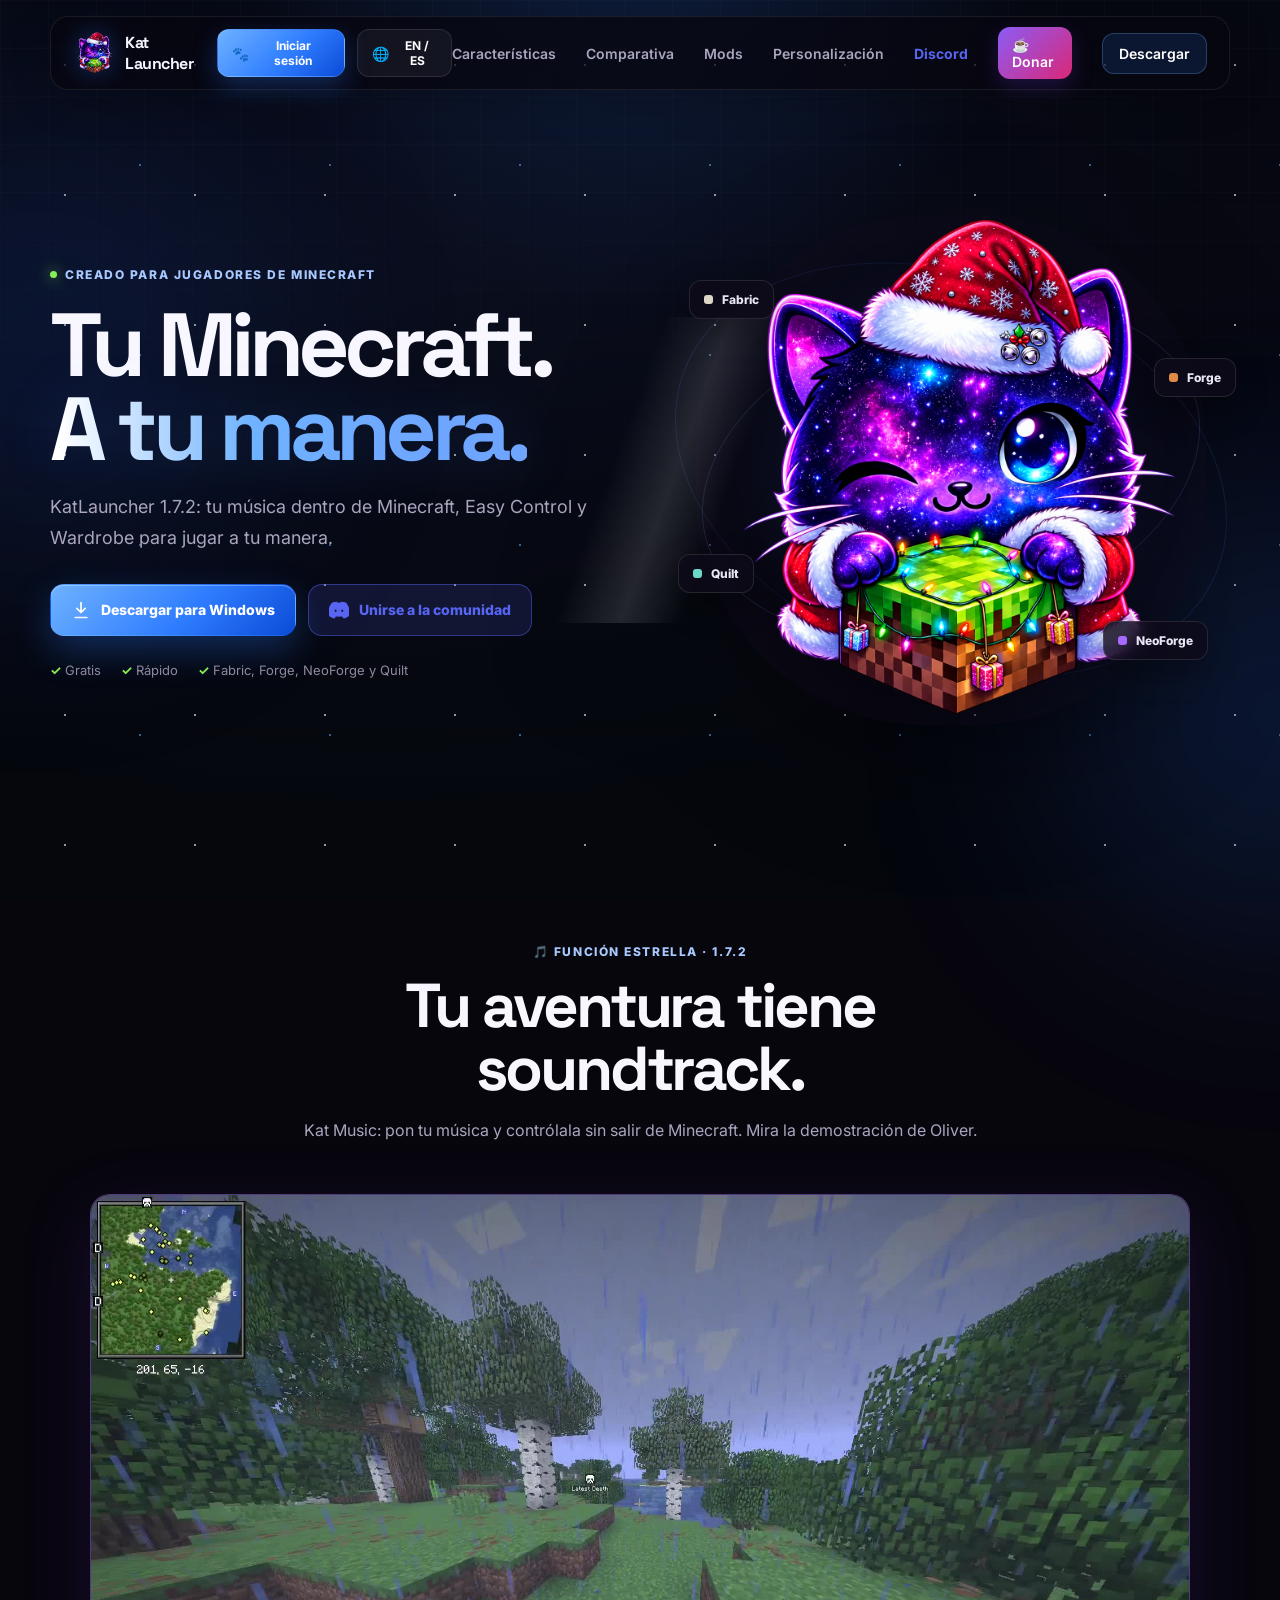
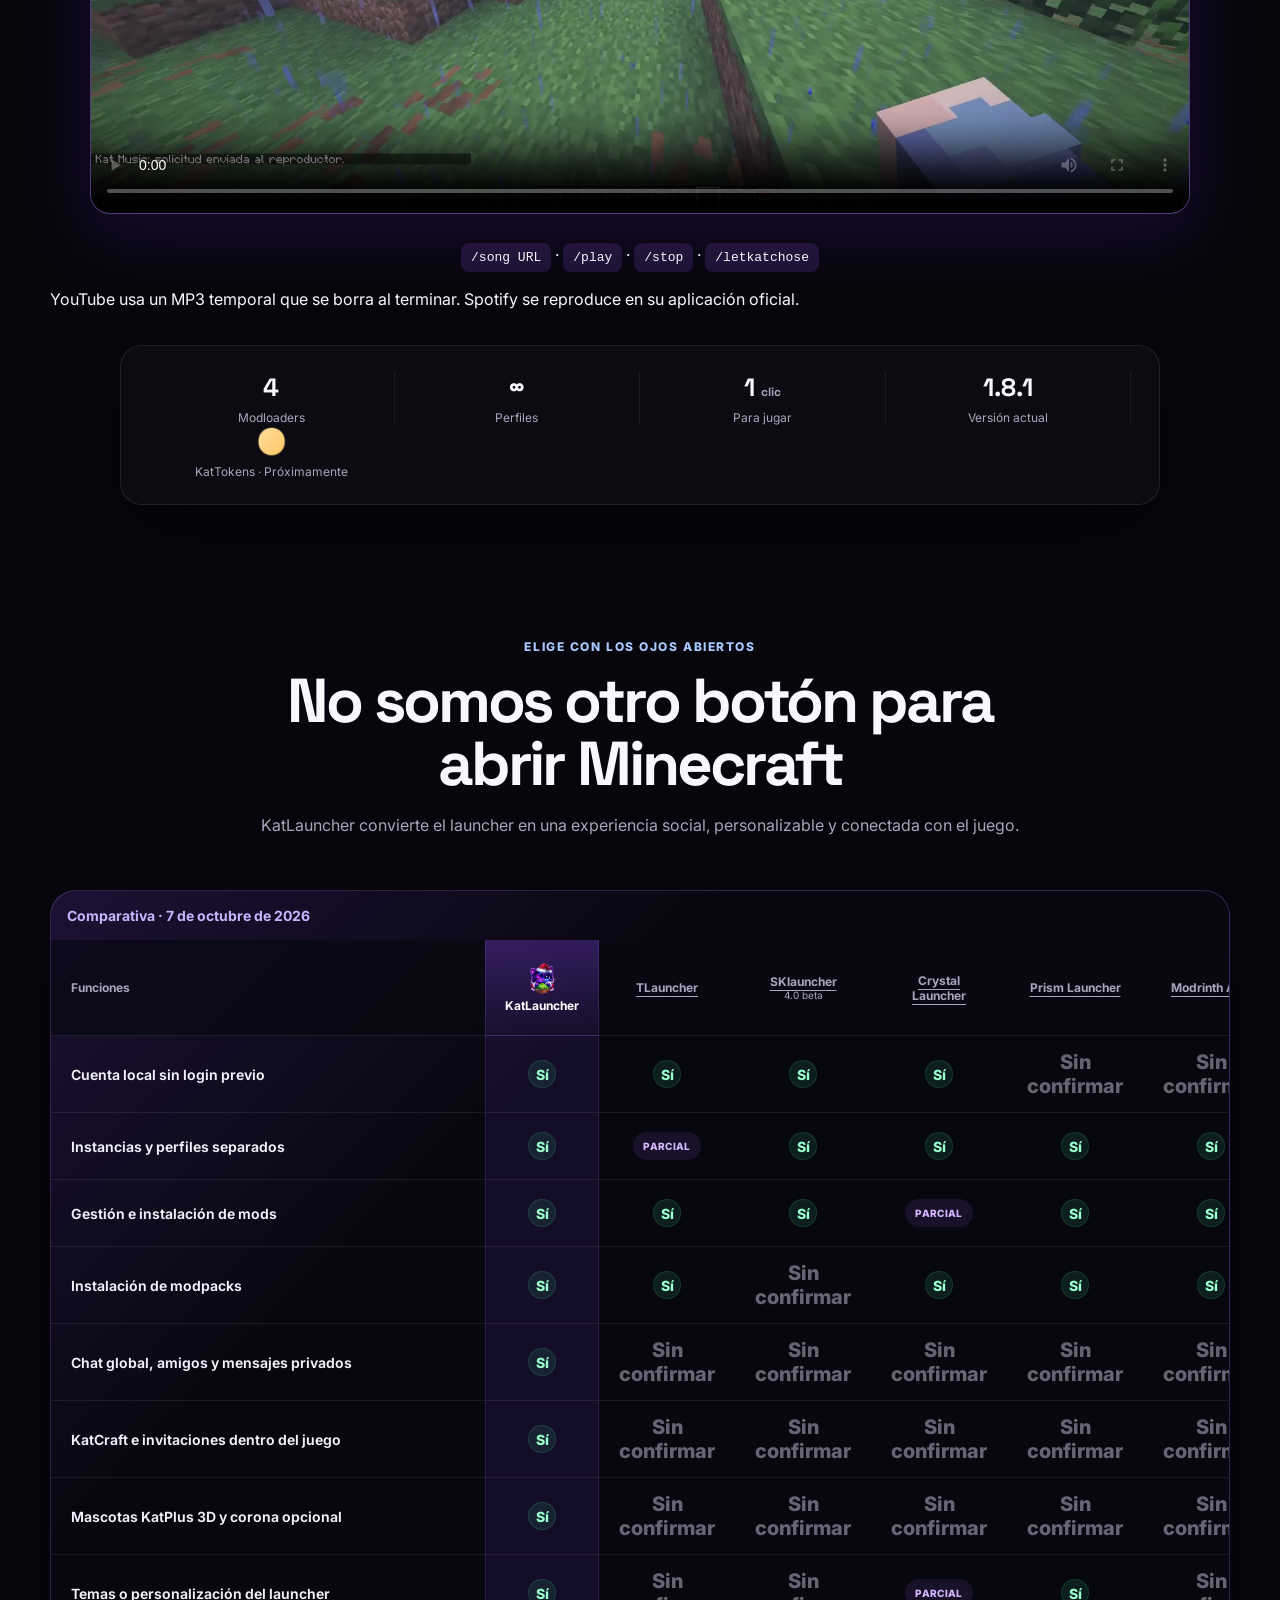
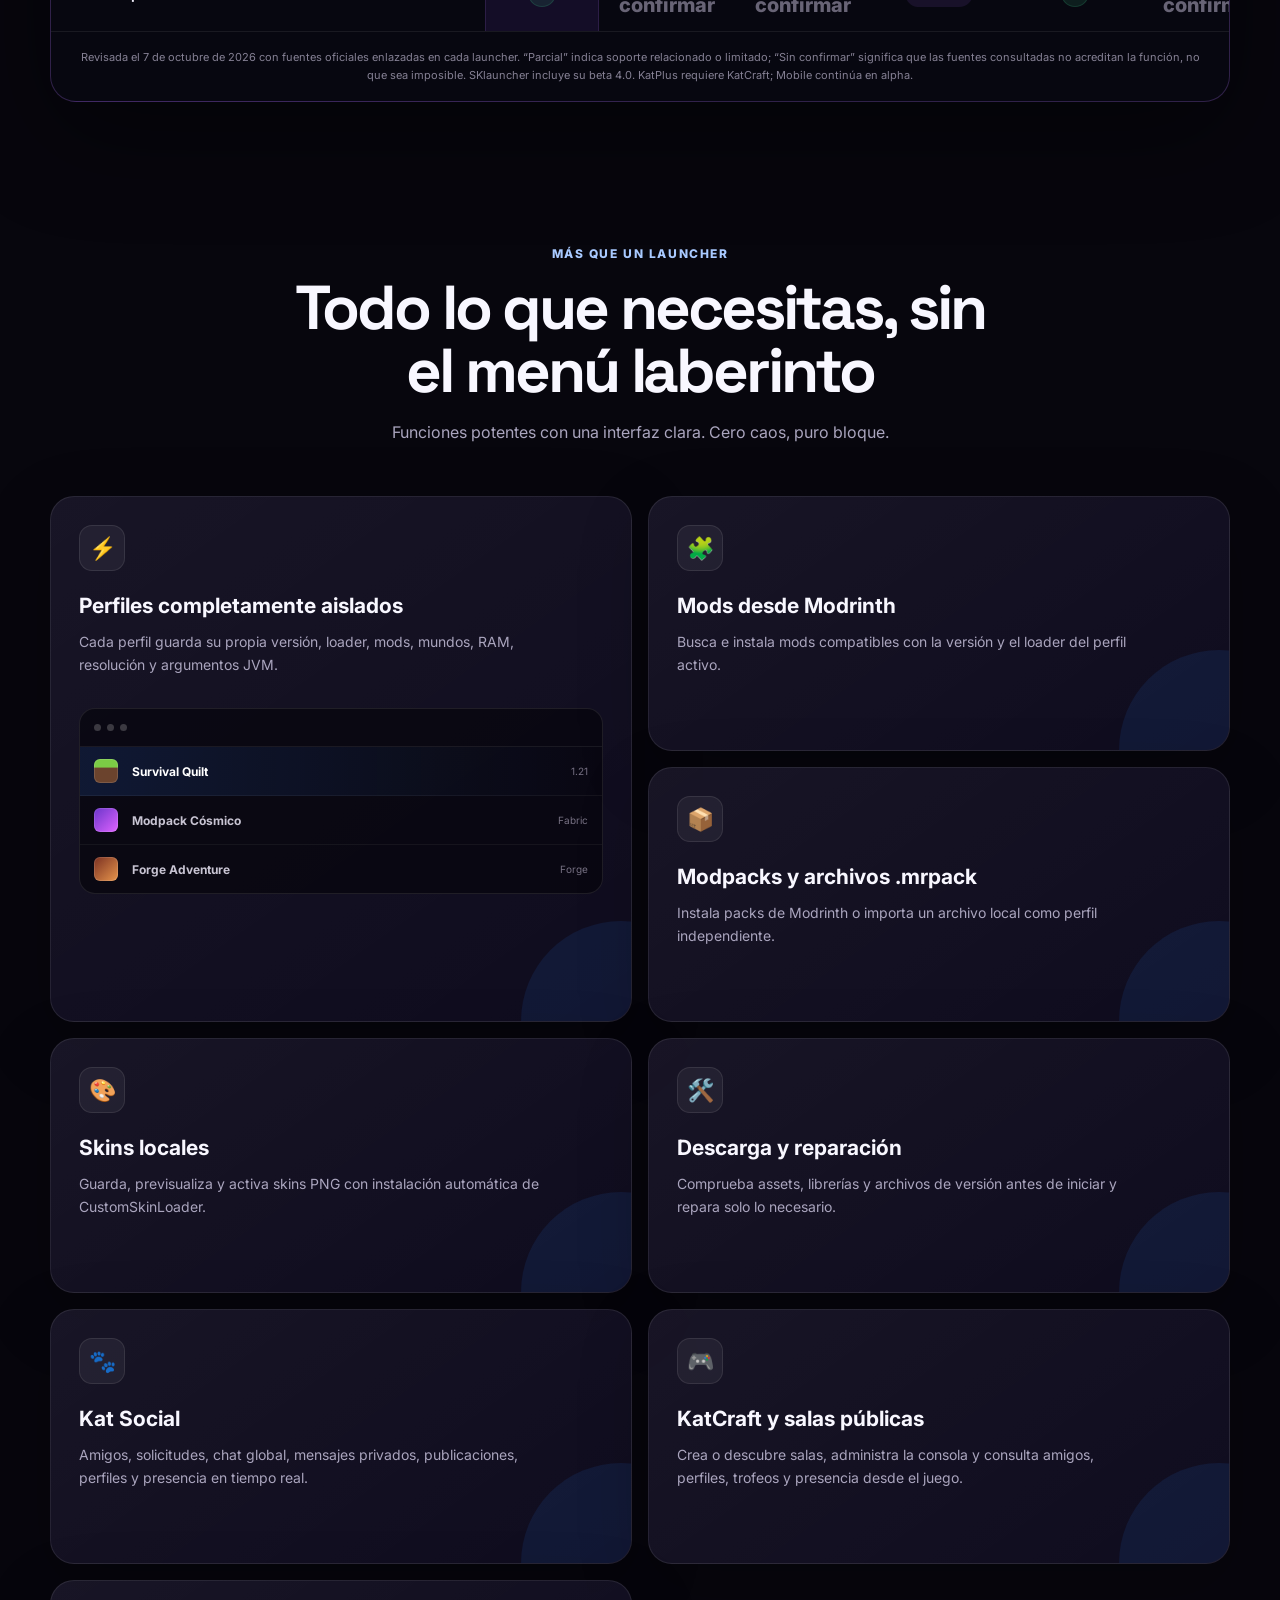
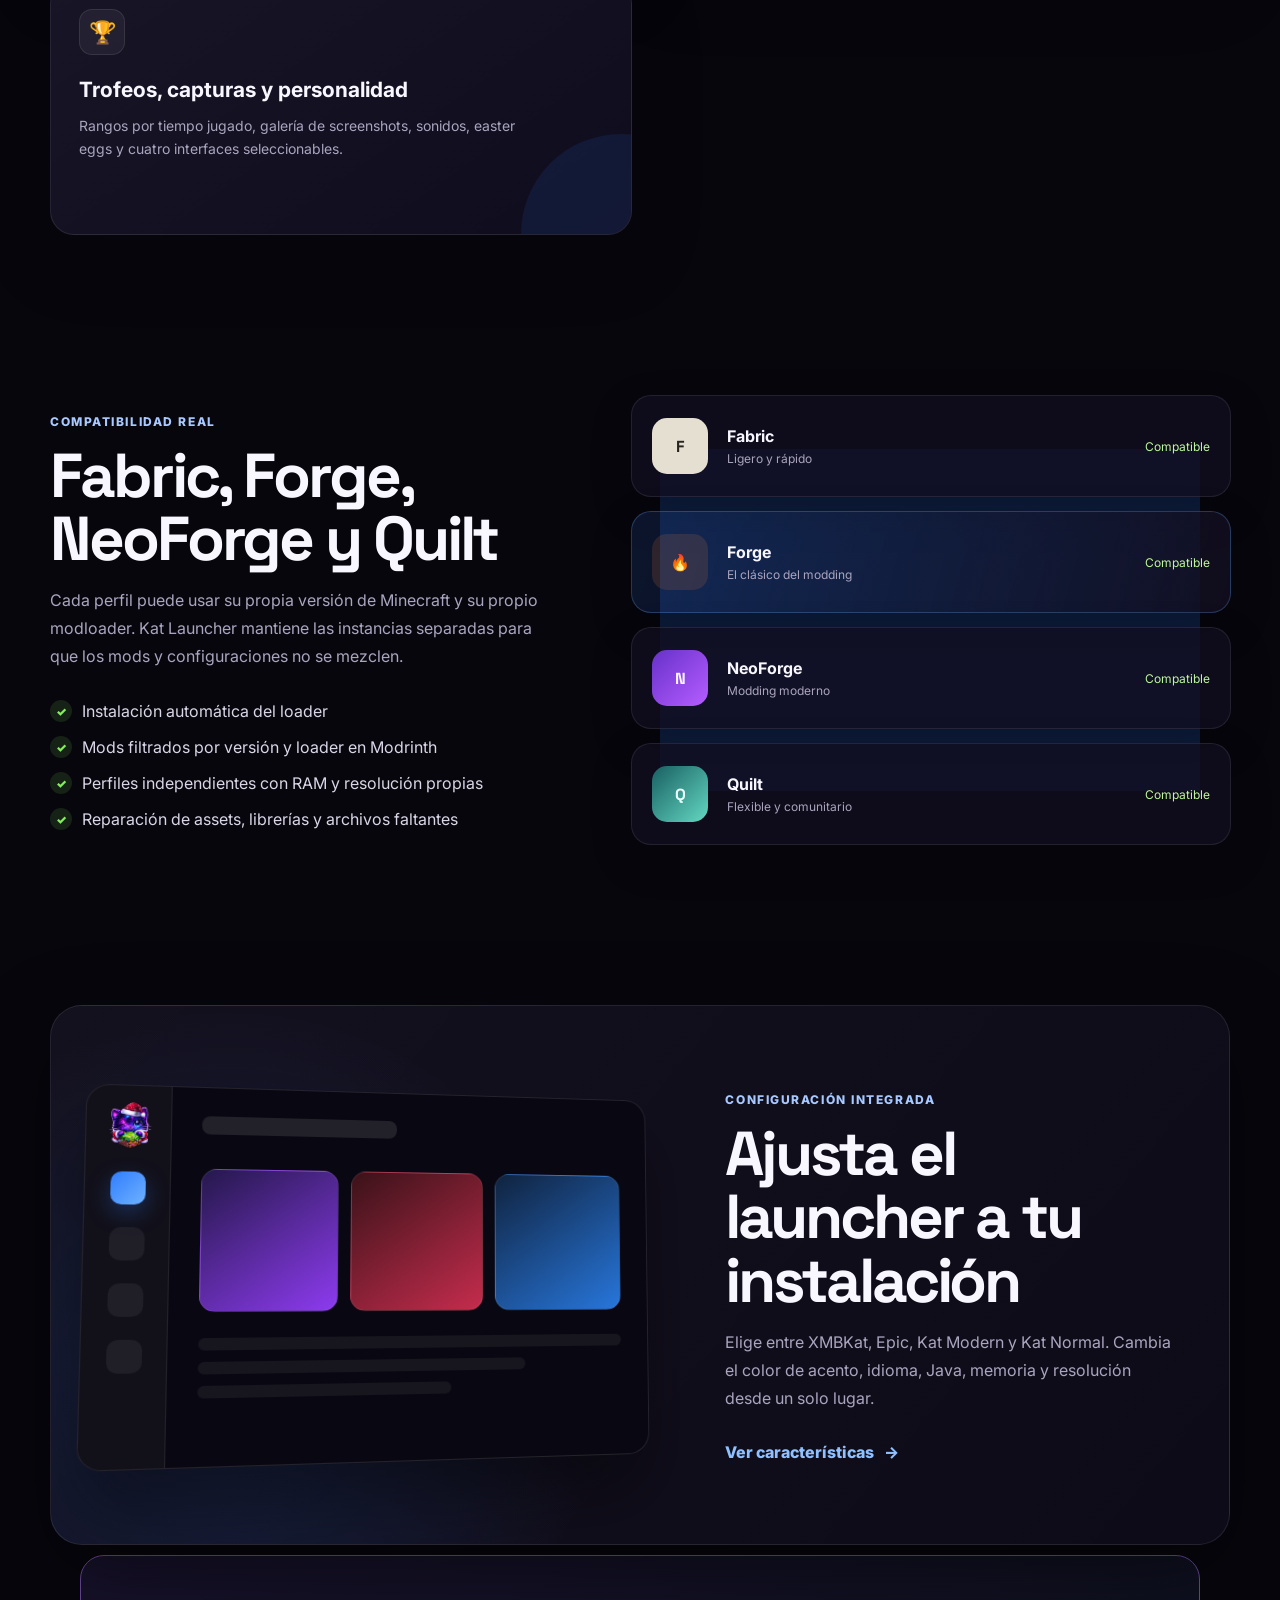
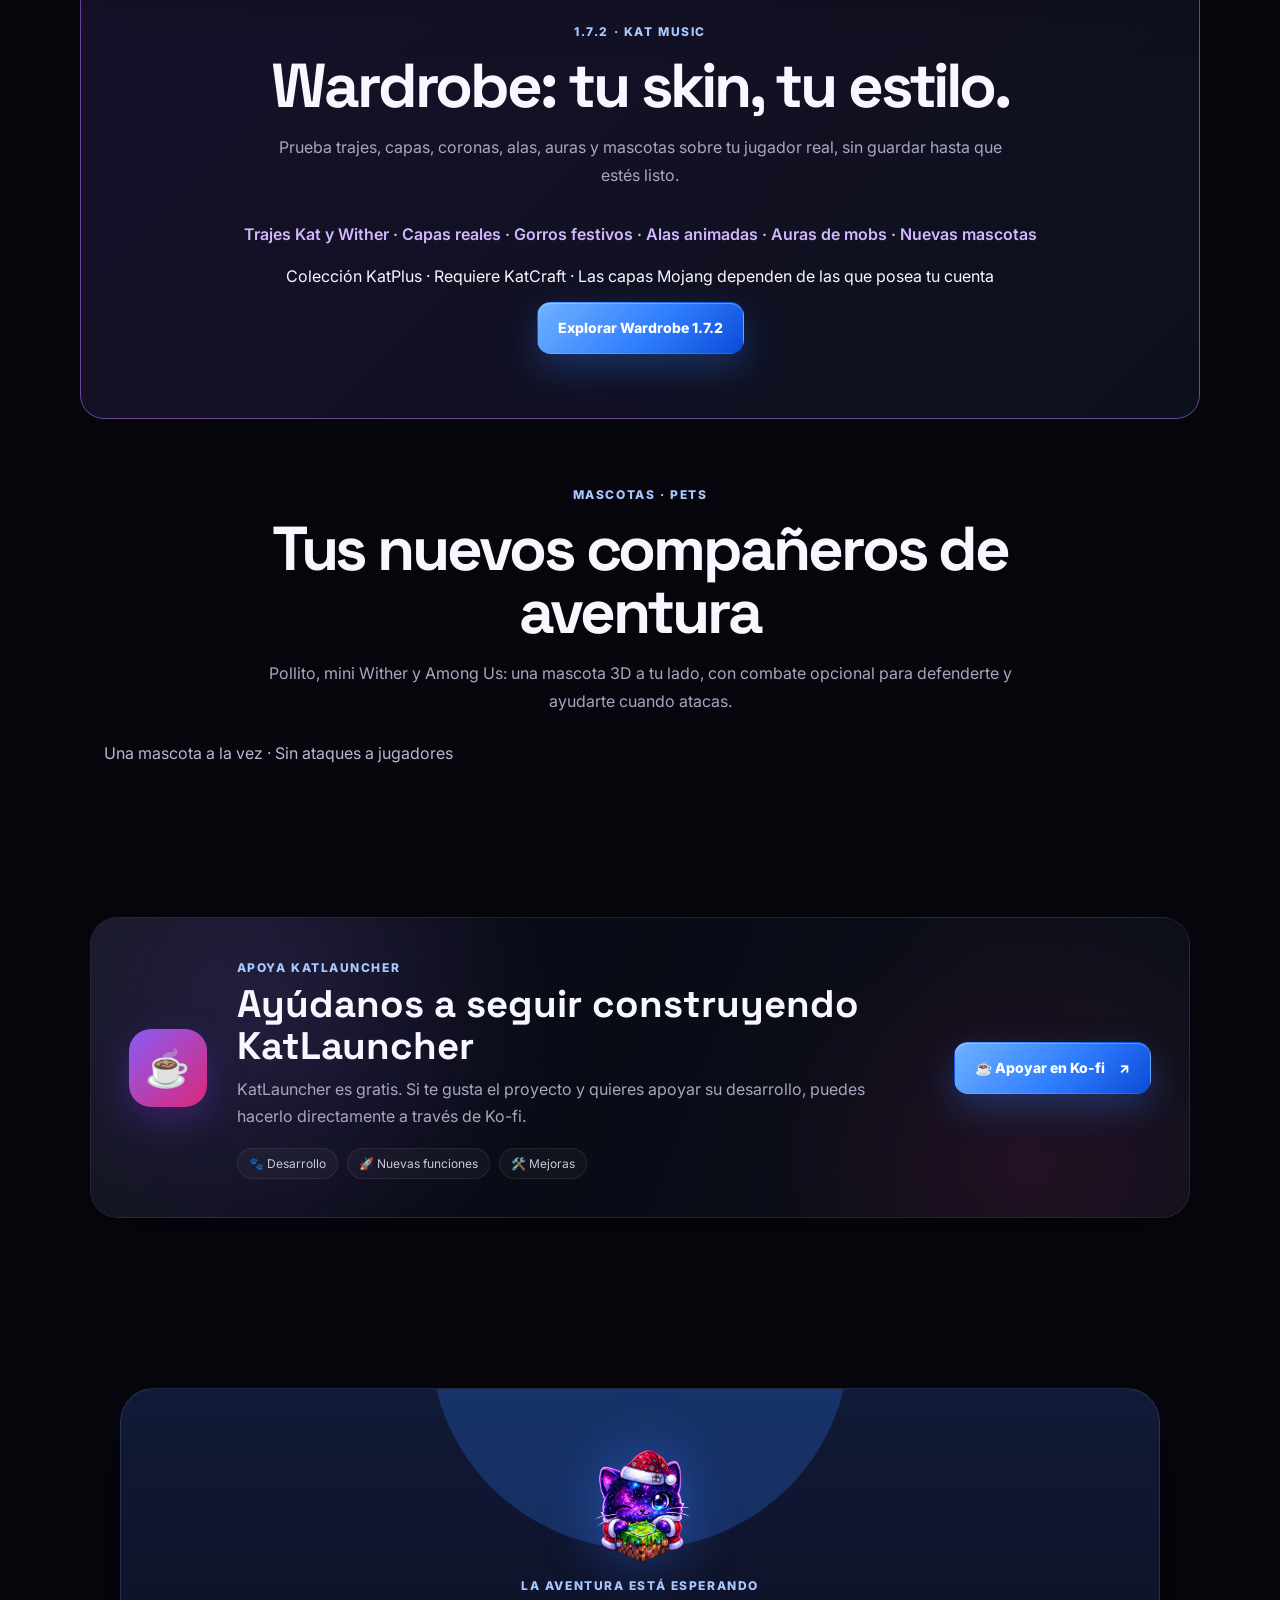
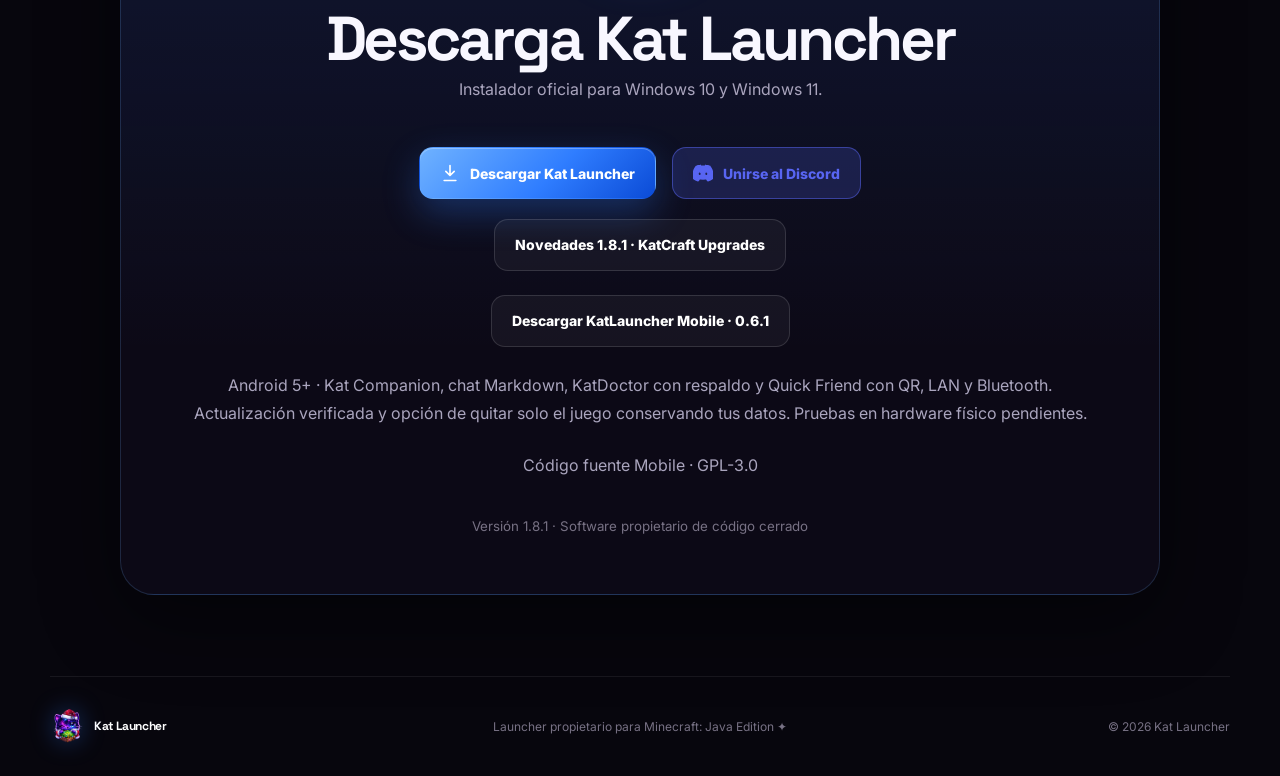
==== docs/index.html @ 824b824e "Publish KatLauncher 1.8.1 and Mobile 0.6.1 update channels and downloads" ====
<!DOCTYPE html>
<html lang="es">
<head>
  <meta charset="UTF-8" />
  <meta name="viewport" content="width=device-width, initial-scale=1.0" />
  <meta name="description" content="Kat Launcher 1.7.2: perfiles offline, KatCraft, Kat Social, trofeos, skins, mods, modpacks y cuatro interfaces." />
  <title data-i18n="doc-title">Kat Launcher | Tu aventura empieza aquí</title>
  <link rel="preconnect" href="https://fonts.googleapis.com">
  <link rel="preconnect" href="https://fonts.gstatic.com" crossorigin>
  <link href="https://fonts.googleapis.com/css2?family=Inter:wght@400;500;600;700;800;900&family=Space+Grotesk:wght@500;600;700&display=swap" rel="stylesheet">
  <link rel="stylesheet" href="styles.css" />
  <link rel="icon" href="favicon.ico?v=2" sizes="any">
  <link rel="icon" type="image/png" href="assets/kat-launcher-logo.png">
</head>
<body>
  <div id="preloader" role="status" aria-live="polite" aria-label="Cargando" data-i18n-aria-label="a-loading">
    <div class="loader-spin">
      <div class="slice"></div><div class="slice"></div><div class="slice"></div>
      <div class="slice"></div><div class="slice"></div><div class="slice"></div>
    </div>
    <div class="loader-pct" id="loaderPct">0%</div>
  </div>

  <div class="cursor-dot" id="cursorDot">
    <svg viewBox="0 0 28 28" fill="none">
      <path d="M5 3 L23 14 L14 16 L11 24 Z" fill="currentColor" stroke="rgba(0,0,0,.28)" stroke-width=".8" stroke-linejoin="round"/>
    </svg>
  </div>
  <div class="cursor-label" id="cursorLabel">Kat Launcher</div>

  <div class="video-bg" aria-hidden="true">
    <video id="bgVideo" muted loop playsinline preload="none"></video>
    
  </div>
  <div class="video-tint" aria-hidden="true"></div>
  <div class="stars" aria-hidden="true"></div>
  <div class="glow glow-one" aria-hidden="true"></div>
  <div class="glow glow-two" aria-hidden="true"></div>

  <header class="navbar">
    <a class="brand" href="#inicio" aria-label="Kat Launcher, inicio" data-i18n-aria-label="a-home">
      <img src="assets/kat-launcher-logo.png" alt="Logo de Kat Launcher" data-i18n-alt="a-logo" />
      <span>Kat Launcher</span>
    </a>

    <div class="navbar-actions">
      <div class="auth-widget" id="authWidget" hidden></div>

      <button class="lang-toggle-btn" id="langToggleBtn" aria-label="Cambiar idioma / Change language" data-i18n-aria-label="a-language">
        <span class="lang-icon">🌐</span>
        <span class="lang-text">EN / ES</span>
      </button>

      <button class="menu-button" aria-label="Abrir menú" data-i18n-aria-label="a-menu" aria-expanded="false">
        <span></span><span></span><span></span>
      </button>
    </div>

    <nav class="nav-links">
      <a href="#caracteristicas" data-i18n="nav-features">Características</a>
      <a href="#comparativa" data-i18n="nav-compare">Comparativa</a>
      <a href="#mods" data-i18n="nav-mods">Mods</a>
      <a href="#personalizacion" data-i18n="nav-custom">Personalización</a>
      <a href="https://discord.gg/HqFqWEC8tR" target="_blank" rel="noopener noreferrer" class="nav-discord" data-i18n="nav-discord">Discord</a>
      <a href="#donar" class="nav-donate" data-i18n="donate-nav">☕ Donar</a>
      <a href="#descargar" class="nav-download" data-i18n="nav-download">Descargar</a>
    </nav>
  </header>

  <main>
    <section class="hero" id="inicio">
      <div class="hero-copy">
        <div class="eyebrow"><span class="eyebrow-dot" aria-hidden="true"></span> <span data-i18n="hero-eyebrow">Creado para jugadores de Minecraft</span></div>
        <h1 data-i18n="hero-title">Tu Minecraft.<br><em>A tu manera.</em></h1>
        <p data-i18n="hero-desc">
          KatLauncher 1.7.2 reúne perfiles aislados, Kat Social, KatCraft,
          trofeos, capturas, skins y mods en una experiencia completamente personalizable.
        </p>

        <div class="hero-actions">
          <a class="button primary" href="#descargar" data-i18n="hero-download">
            <svg viewBox="0 0 24 24" aria-hidden="true">
              <path d="M12 3v12m0 0 5-5m-5 5-5-5M5 21h14" />
            </svg>
            Descargar para Windows
          </a>
          <a class="button secondary discord-hero-btn" href="https://discord.gg/HqFqWEC8tR" target="_blank" rel="noopener noreferrer" data-i18n="hero-discord">
            <svg viewBox="0 0 24 24" aria-hidden="true" class="discord-svg">
              <path d="M20.317 4.37a19.791 19.791 0 0 0-4.885-1.515a.074.074 0 0 0-.079.03c-.21.375-.444.807-.608 1.2a18.336 18.336 0 0 0-5.487 0a13.14 13.14 0 0 0-.617-1.2a.077.077 0 0 0-.079-.03A19.736 19.736 0 0 0 3.677 4.37a.07.07 0 0 0-.032.027C.533 9.046-.32 13.58.099 18.057a.08.08 0 0 0 .031.057a19.9 19.9 0 0 0 5.993 3.03a.078.077 0 0 0 .084-.028a14.09 14.09 0 0 0 1.226-1.994a.076.076 0 0 0-.041-.106a13.107 13.107 0 0 1-1.873-.894a.077.077 0 0 1-.008-.128a10.2 10.2 0 0 0 .372-.292a.074.074 0 0 1 .077-.01c3.92 1.793 8.18 1.793 12.061 0a.074.074 0 0 1 .078.009c.12.099.244.19.372.292a.077.077 0 0 1-.006.127a12.299 12.299 0 0 1-1.873.894a.077.077 0 0 0-.041.107c.36.698.772 1.362 1.225 1.993a.076.076 0 0 0 .084.028a19.839 19.839 0 0 0 6.002-3.03a.077.077 0 0 0 .032-.054c.5-5.177-.838-9.674-3.549-13.66a.061.061 0 0 0-.031-.03zM8.02 15.33c-1.183 0-2.157-1.085-2.157-2.419c0-1.333.956-2.419 2.156-2.419c1.21 0 2.176 1.096 2.157 2.42c0 1.333-.956 2.418-2.156 2.418zm7.975 0c-1.183 0-2.157-1.085-2.157-2.419c0-1.333.955-2.419 2.157-2.419c1.21 0 2.176 1.096 2.157 2.42c0 1.333-.946 2.418-2.157 2.418z" fill="currentColor"/>
            </svg>
            Unirse a la comunidad
          </a>
        </div>

        <div class="hero-meta">
          <span><b>✓</b> <span data-i18n="hero-meta-free">Gratis</span></span>
          <span><b>✓</b> <span data-i18n="hero-meta-fast">Rápido</span></span>
          <span><b>✓</b> <span data-i18n="hero-meta-loaders">Fabric, Forge, NeoForge y Quilt</span></span>
        </div>
      </div>

      <div class="hero-visual">
        <div class="orbit orbit-one"></div>
        <div class="orbit orbit-two"></div>
        <div class="logo-card">
          <div class="logo-shine"></div>
          <img src="assets/kat-launcher-logo.png" alt="Gato cósmico de Kat Launcher sosteniendo un bloque de césped" data-i18n-alt="a-cat" />
        </div>
        <div class="floating-badge badge-fabric">
          <span class="dot fabric"></span>
          Fabric
        </div>
        <div class="floating-badge badge-forge">
          <span class="dot forge"></span>
          Forge
        </div>
        <div class="floating-badge badge-neoforge">
          <span class="dot neoforge"></span>
          NeoForge
        </div>
        <div class="floating-badge badge-quilt">
          <span class="dot quilt"></span>
          Quilt
        </div>
      </div>
    </section>


    <section class="section music-demo" id="kat-music">
      <div class="section-heading">
        <span class="section-kicker" data-i18n="music-kicker">🎵 FUNCIÓN ESTRELLA · 1.7.2</span>
        <h2 data-i18n="music-title">Tu aventura tiene soundtrack.</h2>
        <p data-i18n="music-desc">Kat Music: pon tu música y contrólala sin salir de Minecraft. Mira la demostración de Oliver.</p>
      </div>
      <video controls playsinline preload="metadata" poster="assets/kat-music-poster.jpg" aria-label="Demostración de Kat Music en Minecraft">
        <source src="assets/katcraft-demo.mp4" type="video/mp4">
      </video>
      <p class="music-commands"><code>/song URL</code> · <code>/play</code> · <code>/stop</code> · <code>/letkatchose</code></p>
      <p data-i18n="music-note">YouTube usa un MP3 temporal que se borra al terminar. Spotify se reproduce en su aplicación oficial.</p>
    </section>

    <section class="stats" aria-label="Estadísticas de Kat Launcher" data-i18n-aria-label="a-stats">
      <div><strong>4</strong><span data-i18n="stats-loaders">Modloaders</span></div>
      <div><strong>∞</strong><span data-i18n="stats-profiles">Perfiles</span></div>
      <div><strong>1 <span data-i18n="stats-click">clic</span></strong><span data-i18n="stats-play">Para jugar</span></div>
      <div><strong>1.8.1</strong><span data-i18n="stats-version">Versión actual</span></div>
      <div class="stat-tokens"><strong>🪙</strong><span data-i18n="stats-tokens">KatTokens · Próximamente</span></div>
    </section>

    <section class="section comparison-section" id="comparativa">
      <div class="section-heading comparison-heading">
        <span class="section-kicker" data-i18n="compare-kicker">Elige con los ojos abiertos</span>
        <h2 data-i18n="compare-title">No somos otro botón para abrir Minecraft</h2>
        <p data-i18n="compare-desc">KatLauncher convierte el launcher en una experiencia social, personalizable y conectada con el juego.</p>
      </div>
      <div class="comparison-shell">
        <div class="comparison-scroll" tabindex="0">
          <table class="comparison-table"><caption data-i18n="compare-caption">Comparativa · 7 de octubre de 2026</caption><thead><tr><th scope="col" data-i18n="compare-features">Funciones</th><th scope="col" class="kat-column"><img src="assets/kat-launcher-logo.png" alt="" width="32"><strong>KatLauncher</strong></th><th scope="col"><a href="https://tlauncher.org/en/news_26/modpack-system_5100.html" target="_blank" rel="noopener noreferrer">TLauncher</a></th><th scope="col"><a href="https://docs.skmedix.pl/" target="_blank" rel="noopener noreferrer">SKlauncher</a><small>4.0 beta</small></th><th scope="col"><a href="https://crystal-launcher.net/" target="_blank" rel="noopener noreferrer">Crystal Launcher</a></th><th scope="col"><a href="https://prismlauncher.org/" target="_blank" rel="noopener noreferrer">Prism Launcher</a></th><th scope="col"><a href="https://modrinth.com/app" target="_blank" rel="noopener noreferrer">Modrinth App</a></th><th scope="col"><a href="https://atlauncher.com/about" target="_blank" rel="noopener noreferrer">ATLauncher</a></th><th scope="col"><a href="https://www.curseforge.com/download/app" target="_blank" rel="noopener noreferrer">CurseForge</a></th></tr></thead><tbody><tr><th scope="row" data-i18n="compare-offline">Cuenta local sin login previo</th><td class="kat-column"><span class="status yes" data-i18n="compare-yes">Sí</span></td><td><span class="status yes" data-i18n="compare-yes">Sí</span></td><td><span class="status yes" data-i18n="compare-yes">Sí</span></td><td><span class="status yes" data-i18n="compare-yes">Sí</span></td><td><span class="status no" data-i18n="compare-unknown">Sin confirmar</span></td><td><span class="status no" data-i18n="compare-unknown">Sin confirmar</span></td><td><span class="status no" data-i18n="compare-unknown">Sin confirmar</span></td><td><span class="status no" data-i18n="compare-unknown">Sin confirmar</span></td></tr><tr><th scope="row" data-i18n="compare-instances">Instancias y perfiles separados</th><td class="kat-column"><span class="status yes" data-i18n="compare-yes">Sí</span></td><td><span class="status partial" data-i18n="compare-partial">Parcial</span></td><td><span class="status yes" data-i18n="compare-yes">Sí</span></td><td><span class="status yes" data-i18n="compare-yes">Sí</span></td><td><span class="status yes" data-i18n="compare-yes">Sí</span></td><td><span class="status yes" data-i18n="compare-yes">Sí</span></td><td><span class="status yes" data-i18n="compare-yes">Sí</span></td><td><span class="status yes" data-i18n="compare-yes">Sí</span></td></tr><tr><th scope="row" data-i18n="compare-deps">Gestión e instalación de mods</th><td class="kat-column"><span class="status yes" data-i18n="compare-yes">Sí</span></td><td><span class="status yes" data-i18n="compare-yes">Sí</span></td><td><span class="status yes" data-i18n="compare-yes">Sí</span></td><td><span class="status partial" data-i18n="compare-partial">Parcial</span></td><td><span class="status yes" data-i18n="compare-yes">Sí</span></td><td><span class="status yes" data-i18n="compare-yes">Sí</span></td><td><span class="status yes" data-i18n="compare-yes">Sí</span></td><td><span class="status yes" data-i18n="compare-yes">Sí</span></td></tr><tr><th scope="row" data-i18n="compare-packs">Instalación de modpacks</th><td class="kat-column"><span class="status yes" data-i18n="compare-yes">Sí</span></td><td><span class="status yes" data-i18n="compare-yes">Sí</span></td><td><span class="status no" data-i18n="compare-unknown">Sin confirmar</span></td><td><span class="status yes" data-i18n="compare-yes">Sí</span></td><td><span class="status yes" data-i18n="compare-yes">Sí</span></td><td><span class="status yes" data-i18n="compare-yes">Sí</span></td><td><span class="status yes" data-i18n="compare-yes">Sí</span></td><td><span class="status yes" data-i18n="compare-yes">Sí</span></td></tr><tr><th scope="row" data-i18n="compare-social">Chat global, amigos y mensajes privados</th><td class="kat-column"><span class="status yes" data-i18n="compare-yes">Sí</span></td><td><span class="status no" data-i18n="compare-unknown">Sin confirmar</span></td><td><span class="status no" data-i18n="compare-unknown">Sin confirmar</span></td><td><span class="status no" data-i18n="compare-unknown">Sin confirmar</span></td><td><span class="status no" data-i18n="compare-unknown">Sin confirmar</span></td><td><span class="status no" data-i18n="compare-unknown">Sin confirmar</span></td><td><span class="status no" data-i18n="compare-unknown">Sin confirmar</span></td><td><span class="status no" data-i18n="compare-unknown">Sin confirmar</span></td></tr><tr><th scope="row" data-i18n="compare-katcraft">KatCraft e invitaciones dentro del juego</th><td class="kat-column"><span class="status yes" data-i18n="compare-yes">Sí</span></td><td><span class="status no" data-i18n="compare-unknown">Sin confirmar</span></td><td><span class="status no" data-i18n="compare-unknown">Sin confirmar</span></td><td><span class="status no" data-i18n="compare-unknown">Sin confirmar</span></td><td><span class="status no" data-i18n="compare-unknown">Sin confirmar</span></td><td><span class="status no" data-i18n="compare-unknown">Sin confirmar</span></td><td><span class="status no" data-i18n="compare-unknown">Sin confirmar</span></td><td><span class="status no" data-i18n="compare-unknown">Sin confirmar</span></td></tr><tr><th scope="row" data-i18n="compare-pets">Mascotas KatPlus 3D y corona opcional</th><td class="kat-column"><span class="status yes" data-i18n="compare-yes">Sí</span></td><td><span class="status no" data-i18n="compare-unknown">Sin confirmar</span></td><td><span class="status no" data-i18n="compare-unknown">Sin confirmar</span></td><td><span class="status no" data-i18n="compare-unknown">Sin confirmar</span></td><td><span class="status no" data-i18n="compare-unknown">Sin confirmar</span></td><td><span class="status no" data-i18n="compare-unknown">Sin confirmar</span></td><td><span class="status no" data-i18n="compare-unknown">Sin confirmar</span></td><td><span class="status no" data-i18n="compare-unknown">Sin confirmar</span></td></tr><tr><th scope="row" data-i18n="compare-personality">Temas o personalización del launcher</th><td class="kat-column"><span class="status yes" data-i18n="compare-yes">Sí</span></td><td><span class="status no" data-i18n="compare-unknown">Sin confirmar</span></td><td><span class="status no" data-i18n="compare-unknown">Sin confirmar</span></td><td><span class="status partial" data-i18n="compare-partial">Parcial</span></td><td><span class="status yes" data-i18n="compare-yes">Sí</span></td><td><span class="status no" data-i18n="compare-unknown">Sin confirmar</span></td><td><span class="status no" data-i18n="compare-unknown">Sin confirmar</span></td><td><span class="status yes" data-i18n="compare-yes">Sí</span></td></tr></tbody></table>
        </div>
        <p class="comparison-note" data-i18n="compare-note">Revisada el 7 de octubre de 2026 con fuentes oficiales enlazadas en cada launcher. “Parcial” indica soporte relacionado o limitado; “Sin confirmar” significa que las fuentes consultadas no acreditan la función, no que sea imposible. SKlauncher incluye su beta 4.0. KatPlus requiere KatCraft; Mobile continúa en alpha.</p>
      </div>
    </section>

    <section class="section" id="caracteristicas">
      <div class="section-heading">
        <span class="section-kicker" data-i18n="feat-kicker">Más que un launcher</span>
        <h2 data-i18n="feat-title">Todo lo que necesitas, sin el menú laberinto</h2>
        <p data-i18n="feat-desc">Funciones potentes con una interfaz clara. Cero caos, puro bloque.</p>
      </div>

      <div class="feature-grid">
        <article class="feature-card large">
          <div class="feature-icon">⚡</div>
          <h3 data-i18n="feat-1-title">Perfiles completamente aislados</h3>
          <p data-i18n="feat-1-desc">Cada perfil guarda su propia versión, loader, mods, mundos, RAM, resolución y argumentos JVM.</p>
          <div class="mini-window">
            <div class="window-top"><i></i><i></i><i></i></div>
            <div class="profile-row active"><span class="cube grass"></span><b>Survival Quilt</b><small>1.21</small></div>
            <div class="profile-row"><span class="cube purple"></span><b data-i18n="mock-pack">Modpack Cósmico</b><small>Fabric</small></div>
            <div class="profile-row"><span class="cube orange"></span><b>Forge Adventure</b><small>Forge</small></div>
          </div>
        </article>

        <article class="feature-card">
          <div class="feature-icon">🧩</div>
          <h3 data-i18n="feat-2-title">Mods desde Modrinth</h3>
          <p data-i18n="feat-2-desc">Busca e instala mods compatibles con la versión y el loader del perfil activo.</p>
        </article>

        <article class="feature-card">
          <div class="feature-icon">📦</div>
          <h3 data-i18n="feat-3-title">Modpacks y archivos .mrpack</h3>
          <p data-i18n="feat-3-desc">Instala packs de Modrinth o importa un archivo local como perfil independiente.</p>
        </article>

        <article class="feature-card">
          <div class="feature-icon">🎨</div>
          <h3 data-i18n="feat-4-title">Skins locales</h3>
          <p data-i18n="feat-4-desc">Guarda, previsualiza y activa skins PNG con instalación automática de CustomSkinLoader.</p>
        </article>

        <article class="feature-card">
          <div class="feature-icon">🛠️</div>
          <h3 data-i18n="feat-5-title">Descarga y reparación</h3>
          <p data-i18n="feat-5-desc">Comprueba assets, librerías y archivos de versión antes de iniciar y repara solo lo necesario.</p>
        </article>

        <article class="feature-card">
          <div class="feature-icon">🐾</div>
          <h3 data-i18n="feat-6-title">Kat Social</h3>
          <p data-i18n="feat-6-desc">Amigos, solicitudes, chat global, mensajes privados, publicaciones, perfiles y presencia en tiempo real.</p>
        </article>

        <article class="feature-card">
          <div class="feature-icon">🎮</div>
          <h3 data-i18n="feat-7-title">KatCraft y salas públicas</h3>
          <p data-i18n="feat-7-desc">Crea o descubre salas, administra la consola y consulta amigos, perfiles, trofeos y presencia desde el juego.</p>
        </article>

        <article class="feature-card">
          <div class="feature-icon">🏆</div>
          <h3 data-i18n="feat-8-title">Trofeos, capturas y personalidad</h3>
          <p data-i18n="feat-8-desc">Rangos por tiempo jugado, galería de screenshots, sonidos, easter eggs y cuatro interfaces seleccionables.</p>
        </article>
      </div>
    </section>

    <section class="section loaders" id="mods">
      <div class="loaders-copy">
        <span class="section-kicker" data-i18n="mods-kicker">Compatibilidad real</span>
        <h2 data-i18n="mods-title">Fabric, Forge, NeoForge y Quilt</h2>
        <p data-i18n="mods-desc">
          Cada perfil puede usar su propia versión de Minecraft y su propio
          modloader. Kat Launcher mantiene las instancias separadas para que
          los mods y configuraciones no se mezclen.
        </p>
        <ul>
          <li data-i18n="mods-li-1"><span>✓</span> Instalación automática del loader</li>
          <li data-i18n="mods-li-2"><span>✓</span> Mods filtrados por versión y loader en Modrinth</li>
          <li data-i18n="mods-li-3"><span>✓</span> Perfiles independientes con RAM y resolución propias</li>
          <li data-i18n="mods-li-4"><span>✓</span> Reparación de assets, librerías y archivos faltantes</li>
        </ul>
      </div>

      <div class="loader-stack">
        <div class="loader-card">
          <div class="loader-logo fabric-logo">F</div>
          <div><b>Fabric</b><span data-i18n="loader-fabric-desc">Ligero y rápido</span></div>
          <small data-i18n="loader-compatible">Compatible</small>
        </div>
        <div class="loader-card featured">
          <div class="loader-logo forge-logo">🔥</div>
          <div><b>Forge</b><span data-i18n="loader-forge-desc">El clásico del modding</span></div>
          <small data-i18n="loader-compatible">Compatible</small>
        </div>
        <div class="loader-card">
          <div class="loader-logo neo-logo">N</div>
          <div><b>NeoForge</b><span data-i18n="loader-neo-desc">Modding moderno</span></div>
          <small data-i18n="loader-compatible">Compatible</small>
        </div>
        <div class="loader-card quilt-card">
          <div class="loader-logo quilt-logo">Q</div>
          <div><b>Quilt</b><span data-i18n="loader-quilt-desc">Flexible y comunitario</span></div>
          <small data-i18n="loader-compatible">Compatible</small>
        </div>
      </div>
    </section>

    <section class="section customization" id="personalizacion">
      <div class="custom-panel">
        <div class="custom-preview">
          <div class="fake-sidebar">
            <img src="assets/kat-launcher-logo.png" alt="" />
            <span class="active"></span><span></span><span></span><span></span>
          </div>
          <div class="fake-content">
            <div class="fake-header"></div>
            <div class="theme-cards">
              <div class="theme theme-purple"></div>
              <div class="theme theme-red"></div>
              <div class="theme theme-blue"></div>
            </div>
            <div class="fake-lines"><i></i><i></i><i></i></div>
          </div>
        </div>

        <div class="custom-copy">
          <span class="section-kicker" data-i18n="custom-kicker">Configuración integrada</span>
          <h2 data-i18n="custom-title">Ajusta el launcher a tu instalación</h2>
          <p data-i18n="custom-desc">
            Elige entre XMBKat, Epic, Kat Modern y Kat Normal. Cambia el color
            de acento, idioma, Java, memoria y resolución desde un solo lugar.
          </p>
          <a class="text-link" href="#descargar" data-i18n="custom-link">Ver características <span>→</span></a>
        </div>
      </div>
    </section>

<section class="pet-trailer-section wardrobe-feature" id="wardrobe" aria-labelledby="wardrobe-title">
<div class="section-heading"><span class="section-kicker">1.7.2 · KAT MUSIC</span><h2 id="wardrobe-title" data-i18n="wardrobe-title">Wardrobe: tu skin, tu estilo.</h2><p data-i18n="wardrobe-desc">Prueba trajes, capas, coronas, alas, auras y mascotas sobre tu jugador real, sin guardar hasta que estés listo.</p></div>
<p class="wardrobe-collection" data-i18n="wardrobe-collection">Trajes Kat y Wither · Capas reales · Gorros festivos · Alas animadas · Auras de mobs · Nuevas mascotas</p>
<p data-i18n="wardrobe-note">Colección KatPlus · Requiere KatCraft · Las capas Mojang dependen de las que posea tu cuenta</p><a class='button primary' data-i18n='wardrobe-link' href='changelog.html'>Explorar Wardrobe 1.7.2</a></section>
    <section class="pet-trailer-section" id="mascotas" aria-labelledby="pet-trailer-title">
      <div class="section-heading">
        <span class="section-kicker">MASCOTAS · PETS</span>
        <h2 id="pet-trailer-title" data-i18n="pets-title">Tus nuevos compañeros de aventura</h2>
        <p data-i18n="pets-desc">Pollito, mini Wither y Among Us: una mascota 3D a tu lado, con combate opcional para defenderte y ayudarte cuando atacas.</p>
      </div>
      <div class="pet-trailer-footer">
        <span data-i18n="pets-note">Una mascota a la vez · Sin ataques a jugadores</span>
      </div>
    </section>

    <section class="donation-section" id="donar">
      <div class="donation-card">
        <div class="donation-icon">☕</div>
        <div class="donation-copy">
          <span class="section-kicker" data-i18n="donate-kicker">APOYA KATLAUNCHER</span>
          <h2 data-i18n="donate-title">Ayúdanos a seguir construyendo KatLauncher</h2>
          <p data-i18n="donate-desc">KatLauncher es gratis. Si te gusta el proyecto y quieres apoyar su desarrollo, puedes hacerlo directamente a través de Ko-fi.</p>
          <div class="donation-points">
            <span data-i18n="donate-dev">🐾 Desarrollo</span>
            <span data-i18n="donate-features">🚀 Nuevas funciones</span>
            <span data-i18n="donate-improvements">🛠️ Mejoras</span>
          </div>
        </div>
        <a class="button primary donation-button"
           href="https://ko-fi.com/katlauncher"
           target="_blank"
           rel="noopener noreferrer" data-i18n="donate-btn">
          ☕ Apoyar en Ko-fi
          <span>↗</span>
        </a>
      </div>
    </section>

    <section class="download-section" id="descargar">
      <div class="download-glow"></div>
      <img src="assets/kat-launcher-logo.png" alt="" />
      <span class="section-kicker" data-i18n="dl-kicker">La aventura está esperando</span>
      <h2 data-i18n="dl-title">Descarga Kat Launcher</h2>
      <p data-i18n="dl-desc">Instalador oficial para Windows 10 y Windows 11.</p>
      
      <div class="dl-actions">
        <a class="button primary download-button" id="downloadButton"
           href="https://github.com/FerCT-oct/losctstudios-katstudios/releases/download/v1.8.1/KatLauncher-Setup-1.8.1.exe"
           download="KatLauncher-Setup-1.8.1.exe" data-i18n="dl-btn">
          <svg viewBox="0 0 24 24" aria-hidden="true">
            <path d="M12 3v12m0 0 5-5m-5 5-5-5M5 21h14" />
          </svg>
          Descargar Kat Launcher
        </a>
        <a class="button secondary discord-dl-btn" href="https://discord.gg/HqFqWEC8tR" target="_blank" rel="noopener noreferrer" data-i18n="dl-discord">
          <svg viewBox="0 0 24 24" aria-hidden="true" class="discord-svg">
            <path d="M20.317 4.37a19.791 19.791 0 0 0-4.885-1.515a.074.074 0 0 0-.079.03c-.21.375-.444.807-.608 1.2a18.336 18.336 0 0 0-5.487 0a13.14 13.14 0 0 0-.617-1.2a.077.077 0 0 0-.079-.03A19.736 19.736 0 0 0 3.677 4.37a.07.07 0 0 0-.032.027C.533 9.046-.32 13.58.099 18.057a.08.08 0 0 0 .031.057a19.9 19.9 0 0 0 5.993 3.03a.078.077 0 0 0 .084-.028a14.09 14.09 0 0 0 1.226-1.994a.076.076 0 0 0-.041-.106a13.107 13.107 0 0 1-1.873-.894a.077.077 0 0 1-.008-.128a10.2 10.2 0 0 0 .372-.292a.074.074 0 0 1 .077-.01c3.92 1.793 8.18 1.793 12.061 0a.074.074 0 0 1 .078.009c.12.099.244.19.372.292a.077.077 0 0 1-.006.127a12.299 12.299 0 0 1-1.873.894a.077.077 0 0 0-.041.107c.36.698.772 1.362 1.225 1.993a.076.076 0 0 0 .084.028a19.839 19.839 0 0 0 6.002-3.03a.077.077 0 0 0 .032-.054c.5-5.177-.838-9.674-3.549-13.66a.061.061 0 0 0-.031-.03z" fill="currentColor"/>
          </svg>
          Unirse al Discord
        </a>
      </div>
      <p><a class='button secondary' data-i18n='release-link' href='changelog.html'>🐾 Novedades 1.8.1 · KatCraft Upgrades</a></p>
      <p><a class="button secondary" href="https://github.com/FerCT-oct/losctstudios-katstudios/releases/download/mobile-v0.6.1/KatLauncher-Mobile-0.6.1.apk" download data-i18n="mobile-download">Descargar KatLauncher Mobile · 0.6.1</a></p>
      <p data-i18n="mobile-desc">Android 5+ · Minecraft Java, skins, Modrinth, modpacks, Wardrobe, KatSocial y Easy Control.<br>🎵 Kat Music: YouTube desde Android 7 y audio local. Spotify abre su app oficial. Alpha; prueba en teléfono pendiente.</p><p><a href="https://github.com/FerCT-oct/losctstudios-katstudios/releases/download/mobile-v0.6.1/KatLauncher-Mobile-0.6.1-fuentes.zip" download data-i18n="mobile-source">Código fuente Mobile · GPL-3.0</a></p>
      <small data-i18n="dl-meta">Versión 1.8.1 · Software propietario de código cerrado</small>
    </section>
  </main>

  <footer>
    <a class="brand footer-brand" href="#inicio">
      <img src="assets/kat-launcher-logo.png" alt="" />
      <span>Kat Launcher</span>
    </a>
    <p data-i18n="footer-desc">Launcher propietario para Minecraft: Java Edition ✦</p>
    <span>© <span id="year"></span> Kat Launcher</span>
  </footer>

  <div id="toast" class="toast" aria-live="polite"></div>

  <script src="assets/vendor/supabase.min.js"></script>
  <script src="interactions.js"></script>
  <script src="script.js"></script>
  <script src="auth.js"></script>
</body>
</html>
---- docs/styles.css ----
:root {
  --bg: #07060d;
  --bg-soft: #100d1d;
  --card: rgba(20, 16, 38, 0.72);
  --card-border: rgba(255, 255, 255, 0.09);
  --text: #f8f7ff;
  --muted: #aaa5be;
  --purple: #2f7dff;
  --purple-light: #6fb2ff;
  --blue: #4b8bff;
  --blue-deep: #0b4bd6;
  --green: #86ef55;
  --shadow: 0 24px 80px rgba(0, 0, 0, 0.48);
}

* {
  box-sizing: border-box;
}

html {
  scroll-behavior: smooth;
}

body {
  margin: 0;
  min-height: 100vh;
  overflow-x: hidden;
  background: var(--bg);
  color: var(--text);
  font-family: "Inter", sans-serif;
}

.video-bg {
  position: fixed;
  inset: 0;
  z-index: -4;
  overflow: hidden;
  background: #01030a;
}

.video-bg video {
  position: absolute;
  top: 50%;
  left: 50%;
  min-width: 100%;
  min-height: 100%;
  width: auto;
  height: auto;
  transform: translate(-50%, -50%);
  object-fit: cover;
  filter: saturate(.82) brightness(.55) contrast(1.05) hue-rotate(-6deg);
}

.video-tint {
  position: fixed;
  inset: 0;
  z-index: -3;
  pointer-events: none;
  background:
    radial-gradient(circle at 50% -10%, rgba(47, 125, 255, .18), transparent 34%),
    linear-gradient(180deg, rgba(6,8,16,.86) 0%, rgba(7,9,18,.72) 30%, rgba(6,8,15,.86) 70%, rgba(5,7,13,.94) 100%);
}

body::before {
  content: "";
  position: fixed;
  inset: 0;
  pointer-events: none;
  background-image:
    linear-gradient(rgba(255,255,255,.018) 1px, transparent 1px),
    linear-gradient(90deg, rgba(255,255,255,.018) 1px, transparent 1px);
  background-size: 48px 48px;
  mask-image: linear-gradient(to bottom, black, transparent 75%);
}

a {
  color: inherit;
  text-decoration: none;
}

button, a {
  -webkit-tap-highlight-color: transparent;
}

.stars {
  position: fixed;
  inset: 0;
  z-index: -2;
  pointer-events: none;
  opacity: .65;
  background-image:
    radial-gradient(circle, rgba(255,255,255,.9) 0 1px, transparent 1.4px),
    radial-gradient(circle, rgba(111,178,255,.8) 0 1px, transparent 1.5px);
  background-position: 0 0, 45px 70px;
  background-size: 130px 130px, 190px 190px;
}

.glow {
  position: fixed;
  width: 440px;
  height: 440px;
  z-index: -1;
  filter: none;
  opacity: .16;
  border-radius: 50%;
}

.glow-one {
  top: 15%;
  left: -180px;
  background: #1e50c8;
}

.glow-two {
  right: -220px;
  top: 55%;
  background: #2f70ff;
}

.navbar {
  position: sticky;
  top: 0;
  z-index: 50;
  width: min(1180px, calc(100% - 32px));
  height: 74px;
  margin: 16px auto 0;
  padding: 0 22px;
  display: flex;
  align-items: center;
  justify-content: space-between;
  border: 1px solid rgba(255,255,255,.08);
  border-radius: 18px;
  background: rgba(8, 6, 16, .74);
  backdrop-filter: none;
  box-shadow: 0 10px 40px rgba(0,0,0,.24);
}

.brand {
  display: inline-flex;
  align-items: center;
  gap: 10px;
  font-family: "Space Grotesk", sans-serif;
  font-weight: 700;
  letter-spacing: -.03em;
}

.brand img {
  width: 42px;
  height: 42px;
  object-fit: contain;
  filter: drop-shadow(0 0 12px rgba(47,125,255,.35));
}

.nav-links {
  display: flex;
  align-items: center;
  gap: 30px;
  color: var(--muted);
  font-size: 14px;
  font-weight: 600;
}

.nav-links a {
  transition: color .2s ease, transform .2s ease;
}

.nav-links a:hover {
  color: white;
  transform: translateY(-1px);
}

.nav-download {
  color: white !important;
  padding: 11px 16px;
  border-radius: 12px;
  background: rgba(47, 125, 255, .14);
  border: 1px solid rgba(111,178,255,.28);
}

.menu-button {
  display: none;
  border: 0;
  background: transparent;
  padding: 8px;
}

.menu-button span {
  display: block;
  width: 22px;
  height: 2px;
  margin: 4px;
  border-radius: 2px;
  background: white;
}

main {
  position: relative;
}

.hero {
  width: min(1180px, calc(100% - 32px));
  min-height: 720px;
  margin: 0 auto;
  padding: 90px 0 50px;
  display: grid;
  grid-template-columns: 1.03fr .97fr;
  align-items: center;
  gap: 30px;
}

.hero-copy {
  position: relative;
  z-index: 2;
}

.eyebrow,
.section-kicker {
  display: inline-flex;
  align-items: center;
  gap: 8px;
  color: #a8c9ff;
  font-size: 12px;
  font-weight: 800;
  letter-spacing: .13em;
  text-transform: uppercase;
}

.eyebrow .eyebrow-dot {
  width: 7px;
  height: 7px;
  border-radius: 50%;
  background: var(--green);
  box-shadow: 0 0 14px rgba(134,239,85,.8);
}

.hero h1 {
  max-width: 700px;
  margin: 22px 0 20px;
  font-family: "Space Grotesk", sans-serif;
  font-size: clamp(58px, 7vw, 95px);
  line-height: .93;
  letter-spacing: -.065em;
}

.hero h1 em {
  font-style: normal;
  background: linear-gradient(90deg, #ffffff 2%, #6fb2ff 42%, #6ea5ff 82%);
  -webkit-background-clip: text;
  background-clip: text;
  color: transparent;
  filter: drop-shadow(0 0 28px rgba(47,125,255,.16));
}

.hero-copy > p {
  max-width: 610px;
  margin: 0 0 30px;
  color: var(--muted);
  font-size: 18px;
  line-height: 1.75;
}

.hero-actions {
  display: flex;
  flex-wrap: wrap;
  gap: 12px;
}

.button {
  min-height: 52px;
  padding: 0 20px;
  display: inline-flex;
  align-items: center;
  justify-content: center;
  gap: 10px;
  border: 1px solid transparent;
  border-radius: 14px;
  color: white;
  font: inherit;
  font-size: 14px;
  font-weight: 800;
  cursor: pointer;
  transition: transform .2s ease, box-shadow .2s ease, border-color .2s ease;
}

.button:hover {
  transform: translateY(-3px);
}

.button svg {
  width: 20px;
  fill: none;
  stroke: currentColor;
  stroke-width: 2;
  stroke-linecap: round;
  stroke-linejoin: round;
}

.primary {
  background: linear-gradient(135deg, #6fb2ff, #2f7dff 56%, #0b4bd6);
  box-shadow: 0 14px 36px rgba(47,125,255,.30), inset 0 1px 0 rgba(255,255,255,.28);
}

.primary:hover {
  box-shadow: 0 20px 46px rgba(47,125,255,.42);
}

.secondary {
  border-color: rgba(255,255,255,.13);
  background: rgba(255,255,255,.045);
}

.secondary:hover {
  border-color: rgba(255,255,255,.24);
}

.hero-meta {
  display: flex;
  flex-wrap: wrap;
  gap: 20px;
  margin-top: 26px;
  color: #8f899f;
  font-size: 13px;
}

.hero-meta b {
  color: var(--green);
}

.hero-visual {
  position: relative;
  min-height: 560px;
  display: grid;
  place-items: center;
}

.logo-card {
  position: relative;
  z-index: 2;
  width: min(510px, 92%);
  aspect-ratio: 1 / 1;
  display: grid;
  place-items: center;
  border-radius: 45%;
  background:
    radial-gradient(circle at 50% 45%, rgba(47, 125, 255, .24), transparent 45%),
    rgba(18, 12, 32, .28);
  filter: drop-shadow(0 40px 60px rgba(0,0,0,.52));
  animation: none;
}

.logo-card::before {
  content: "";
  position: absolute;
  inset: 8%;
  z-index: -1;
  border-radius: 50%;
  background: radial-gradient(circle, rgba(47,125,255,.3), transparent 68%);
  filter: blur(28px);
}

.logo-card img {
  width: 100%;
  height: 100%;
  object-fit: contain;
  filter: saturate(1.08) contrast(1.04);
}

.logo-shine {
  position: absolute;
  inset: 20% 18%;
  z-index: 3;
  pointer-events: none;
  background: linear-gradient(110deg, transparent 28%, rgba(255,255,255,.12) 43%, transparent 57%);
  transform: translateX(-75%);
  animation: none;
}

.orbit {
  position: absolute;
  border: 1px solid rgba(111,178,255,.22);
  border-radius: 50%;
  transform: rotate(-16deg);
}

.orbit-one {
  width: 510px;
  height: 320px;
}

.orbit-two {
  width: 570px;
  height: 390px;
  border-color: rgba(76,132,255,.16);
  transform: rotate(20deg);
}

.floating-badge {
  position: absolute;
  z-index: 5;
  display: flex;
  align-items: center;
  gap: 9px;
  padding: 11px 14px;
  border: 1px solid rgba(255,255,255,.11);
  border-radius: 12px;
  background: rgba(14, 11, 25, .8);
  color: #e9e5f5;
  backdrop-filter: none;
  box-shadow: 0 12px 32px rgba(0,0,0,.3);
  font-size: 12px;
  font-weight: 800;
}

.dot {
  width: 9px;
  height: 9px;
  border-radius: 3px;
}

.fabric { background: #ddd6c8; }
.forge { background: #e08a46; }
.neoforge { background: #a869ff; }

.badge-fabric {
  top: 16%;
  left: 3%;
  animation: none;
}

.badge-forge {
  top: 30%;
  right: -1%;
  animation: none;
}

.badge-neoforge {
  bottom: 16%;
  right: 4%;
  animation: none;
}

.stats {
  width: min(1040px, calc(100% - 32px));
  margin: 10px auto 0;
  padding: 25px 28px;
  display: grid;
  grid-template-columns: repeat(4, 1fr);
  border: 1px solid var(--card-border);
  border-radius: 22px;
  background: rgba(255,255,255,.025);
  box-shadow: var(--shadow);
}

.stats div {
  display: flex;
  flex-direction: column;
  align-items: center;
  gap: 7px;
  border-right: 1px solid rgba(255,255,255,.07);
}

.stats div:last-child { border-right: 0; }

.stats strong {
  font-family: "Space Grotesk", sans-serif;
  font-size: 25px;
}

.stats span {
  color: var(--muted);
  font-size: 12px;
}

.section {
  width: min(1180px, calc(100% - 32px));
  margin: 0 auto;
  padding: 130px 0 10px;
}

.section-heading {
  max-width: 720px;
  margin: 0 auto 50px;
  text-align: center;
}

.section-heading h2,
.loaders h2,
.custom-copy h2,
.download-section h2 {
  margin: 14px 0;
  font-family: "Space Grotesk", sans-serif;
  font-size: clamp(38px, 5vw, 62px);
  line-height: 1.02;
  letter-spacing: -.05em;
}

.section-heading p,
.loaders-copy > p,
.custom-copy p,
.download-section p {
  color: var(--muted);
  line-height: 1.75;
}

.feature-grid {
  display: grid;
  grid-template-columns: repeat(2, 1fr);
  gap: 16px;
}

.feature-card {
  position: relative;
  min-height: 255px;
  padding: 28px;
  overflow: hidden;
  border: 1px solid var(--card-border);
  border-radius: 24px;
  background:
    linear-gradient(145deg, rgba(255,255,255,.035), transparent),
    var(--card);
  box-shadow: 0 22px 70px rgba(0,0,0,.22);
}

.feature-card::after {
  content: "";
  position: absolute;
  width: 200px;
  height: 200px;
  right: -90px;
  bottom: -100px;
  border-radius: 50%;
  background: var(--purple);
  filter: none;
  opacity: .10;
}

.feature-card.large {
  min-height: 400px;
  grid-row: span 2;
}

.feature-icon {
  width: 46px;
  height: 46px;
  display: grid;
  place-items: center;
  margin-bottom: 22px;
  border: 1px solid rgba(255,255,255,.09);
  border-radius: 13px;
  background: rgba(255,255,255,.055);
  font-size: 22px;
}

.feature-card h3 {
  margin: 0 0 12px;
  font-size: 21px;
}

.feature-card p {
  max-width: 470px;
  margin: 0;
  color: var(--muted);
  line-height: 1.65;
  font-size: 14px;
}

.mini-window {
  margin-top: 32px;
  overflow: hidden;
  border: 1px solid rgba(255,255,255,.09);
  border-radius: 16px;
  background: rgba(7,6,13,.72);
}

.window-top {
  height: 38px;
  padding: 0 14px;
  display: flex;
  align-items: center;
  gap: 6px;
  border-bottom: 1px solid rgba(255,255,255,.07);
}

.window-top i {
  width: 7px;
  height: 7px;
  border-radius: 50%;
  background: rgba(255,255,255,.20);
}

.profile-row {
  padding: 12px 14px;
  display: grid;
  grid-template-columns: 28px 1fr auto;
  align-items: center;
  gap: 10px;
  color: #c8c4d3;
  font-size: 12px;
  border-bottom: 1px solid rgba(255,255,255,.05);
}

.profile-row:last-child { border-bottom: 0; }

.profile-row.active {
  background: linear-gradient(90deg, rgba(47,125,255,.14), transparent);
  color: white;
}

.profile-row small { color: #777184; }

.cube {
  width: 24px;
  height: 24px;
  border-radius: 6px;
  box-shadow: inset 0 0 0 1px rgba(255,255,255,.12);
}

.grass { background: linear-gradient(#7bcc45 0 35%, #6b432d 36%); }
.purple { background: linear-gradient(135deg, #6a35ca, #df63ff); }
.orange { background: linear-gradient(135deg, #7a3022, #e7954c); }

.loaders {
  padding-top: 150px;
  display: grid;
  grid-template-columns: .9fr 1.1fr;
  align-items: center;
  gap: 90px;
}

.loaders-copy ul {
  margin: 30px 0 0;
  padding: 0;
  list-style: none;
  display: grid;
  gap: 14px;
  color: #dad6e6;
}

.loaders-copy li {
  display: flex;
  align-items: center;
  gap: 10px;
}

.loaders-copy li span {
  width: 22px;
  height: 22px;
  display: grid;
  place-items: center;
  border-radius: 50%;
  background: rgba(134,239,85,.12);
  color: var(--green);
  font-size: 12px;
  font-weight: 900;
}

.loader-stack {
  position: relative;
  display: grid;
  gap: 14px;
}

.loader-stack::before {
  content: "";
  position: absolute;
  inset: 12% 5%;
  z-index: -1;
  background: #2f7dff;
  filter: none;
  opacity: .20;
}

.loader-card {
  min-height: 102px;
  padding: 18px 20px;
  display: grid;
  grid-template-columns: 58px 1fr auto;
  align-items: center;
  gap: 17px;
  border: 1px solid var(--card-border);
  border-radius: 20px;
  background: rgba(18,14,31,.75);
  box-shadow: 0 15px 40px rgba(0,0,0,.22);
  transform: perspective(800px) rotateY(-5deg);
}

.loader-card.featured {
  transform: perspective(800px) rotateY(-5deg) translateX(-24px);
  border-color: rgba(111,178,255,.25);
  background: linear-gradient(105deg, rgba(47,125,255,.13), rgba(18,14,31,.85));
}

.loader-logo {
  width: 56px;
  height: 56px;
  display: grid;
  place-items: center;
  border-radius: 15px;
  font-family: "Space Grotesk", sans-serif;
  font-weight: 900;
}

.fabric-logo { background: #e5dfd2; color: #27231e; }
.forge-logo { background: rgba(225,119,58,.16); }
.neo-logo { background: linear-gradient(135deg, #6731ca, #b65dff); }

.loader-card div:nth-child(2) {
  display: flex;
  flex-direction: column;
  gap: 5px;
}

.loader-card b { font-size: 16px; }
.loader-card span, .loader-card small { color: var(--muted); font-size: 12px; }
.loader-card small { color: #bff79e; }

.customization {
  padding-top: 150px;
}

.custom-panel {
  min-height: 540px;
  padding: 50px;
  display: grid;
  grid-template-columns: 1.1fr .9fr;
  align-items: center;
  gap: 70px;
  overflow: hidden;
  border: 1px solid var(--card-border);
  border-radius: 32px;
  background:
    radial-gradient(circle at 15% 70%, rgba(47,125,255,.18), transparent 35%),
    linear-gradient(130deg, rgba(255,255,255,.025), transparent),
    #0e0b19;
  box-shadow: var(--shadow);
}

.custom-preview {
  height: 370px;
  display: grid;
  grid-template-columns: 78px 1fr;
  overflow: hidden;
  border: 1px solid rgba(255,255,255,.11);
  border-radius: 22px;
  background: #090711;
  transform: perspective(1000px) rotateY(5deg) rotateX(2deg);
  box-shadow: 0 40px 70px rgba(0,0,0,.44);
}

.fake-sidebar {
  padding: 16px;
  display: flex;
  flex-direction: column;
  align-items: center;
  gap: 22px;
  background: rgba(255,255,255,.035);
  border-right: 1px solid rgba(255,255,255,.07);
}

.fake-sidebar img {
  width: 46px;
  height: 46px;
  object-fit: contain;
}

.fake-sidebar span {
  width: 32px;
  height: 32px;
  border-radius: 10px;
  background: rgba(255,255,255,.06);
}

.fake-sidebar span.active {
  background: linear-gradient(135deg, #2f7dff, #6fb2ff);
  box-shadow: 0 8px 22px rgba(47,125,255,.3);
}

.fake-content { padding: 28px; }

.fake-header {
  width: 45%;
  height: 18px;
  margin-bottom: 34px;
  border-radius: 8px;
  background: rgba(255,255,255,.1);
}

.theme-cards {
  display: grid;
  grid-template-columns: repeat(3, 1fr);
  gap: 12px;
}

.theme {
  height: 140px;
  border-radius: 15px;
  border: 1px solid rgba(255,255,255,.09);
}

.theme-purple { background: linear-gradient(145deg, #25184b, #8d3bef); }
.theme-red { background: linear-gradient(145deg, #3a1219, #c52c4d); }
.theme-blue { background: linear-gradient(145deg, #10233f, #2776db); }

.fake-lines {
  margin-top: 25px;
  display: grid;
  gap: 11px;
}

.fake-lines i {
  height: 12px;
  border-radius: 7px;
  background: rgba(255,255,255,.06);
}

.fake-lines i:nth-child(2) { width: 76%; }
.fake-lines i:nth-child(3) { width: 58%; }

.text-link {
  display: inline-flex;
  gap: 10px;
  margin-top: 14px;
  color: #8fc0ff;
  font-weight: 800;
}

.text-link span {
  transition: transform .2s ease;
}

.text-link:hover span { transform: translateX(5px); }

.download-section {
  position: relative;
  width: min(1040px, calc(100% - 32px));
  min-height: 510px;
  margin: 150px auto 80px;
  padding: 60px 20px;
  overflow: hidden;
  display: flex;
  flex-direction: column;
  align-items: center;
  justify-content: center;
  border: 1px solid rgba(111,178,255,.18);
  border-radius: 34px;
  text-align: center;
  background:
    linear-gradient(180deg, rgba(47,125,255,.14), transparent 70%),
    rgba(14,10,24,.9);
  box-shadow: var(--shadow);
}

.download-section img {
  width: 115px;
  height: 115px;
  object-fit: contain;
  margin-bottom: 14px;
  filter: drop-shadow(0 0 28px rgba(47,125,255,.42));
}

.download-section h2 {
  margin-bottom: 5px;
}

.download-section p {
  margin: 0 0 24px;
}

.download-section small {
  margin-top: 15px;
  color: #777184;
}

.download-glow {
  position: absolute;
  width: 420px;
  height: 420px;
  top: -260px;
  border-radius: 50%;
  background: #2f7dff;
  filter: none;
  opacity: .25;
}

footer {
  width: min(1180px, calc(100% - 32px));
  min-height: 100px;
  margin: 0 auto;
  display: grid;
  grid-template-columns: 1fr auto 1fr;
  align-items: center;
  gap: 20px;
  color: #777184;
  font-size: 12px;
  border-top: 1px solid rgba(255,255,255,.07);
}

footer > span { text-align: right; }
.footer-brand { color: white; }
.footer-brand img { width: 34px; height: 34px; }

.toast {
  position: fixed;
  left: 50%;
  bottom: 25px;
  z-index: 100;
  padding: 13px 18px;
  border: 1px solid rgba(255,255,255,.13);
  border-radius: 13px;
  background: rgba(17,13,29,.94);
  box-shadow: 0 14px 40px rgba(0,0,0,.4);
  color: white;
  font-size: 13px;
  font-weight: 700;
  opacity: 0;
  pointer-events: none;
  transform: translate(-50%, 16px);
  transition: opacity .25s ease, transform .25s ease;
}

.toast.show {
  opacity: 1;
  transform: translate(-50%, 0);
}

.reveal {
  opacity: 0;
  transform: translateY(26px);
  transition: opacity .7s ease, transform .7s ease;
}

.reveal.visible {
  opacity: 1;
  transform: none;
}

.comparison-section {
  position: relative;
}

.comparison-heading {
  max-width: 780px;
  margin-inline: auto;
  text-align: center;
}

.comparison-shell {
  position: relative;
  margin-top: 48px;
  overflow: hidden;
  border: 1px solid rgba(180, 116, 255, .24);
  border-radius: 26px;
  background:
    linear-gradient(135deg, rgba(154, 75, 255, .15), transparent 34%),
    rgba(8, 9, 18, .88);
  box-shadow: 0 32px 100px rgba(0, 0, 0, .45);
  backdrop-filter: none;
}

.comparison-scroll {
  overflow-x: auto;
  scrollbar-color: rgba(178, 112, 255, .7) rgba(255,255,255,.04);
}

.comparison-table {
  width: 100%;
  min-width: 850px;
  border-spacing: 0;
  border-collapse: separate;
  color: var(--muted);
  font-size: 14px;
}

.comparison-table th,
.comparison-table td {
  height: 67px;
  padding: 14px 20px;
  border-bottom: 1px solid rgba(255,255,255,.075);
  text-align: center;
}

.comparison-table thead th {
  height: 96px;
  color: #aaa5bd;
  font-size: 12px;
  background: rgba(8, 9, 18, .72);
}

.comparison-table th:first-child {
  width: 34%;
  text-align: left;
}

.comparison-table tbody th {
  color: #f2effc;
  font-weight: 650;
}

.comparison-table tbody tr:last-child th,
.comparison-table tbody tr:last-child td {
  border-bottom: 0;
}

.comparison-table tbody tr {
  transition: background .2s ease;
}

.comparison-table tbody tr:hover {
  background: rgba(172, 100, 255, .055);
}

.comparison-table .kat-column {
  color: white;
  background: rgba(139, 75, 246, .1);
  box-shadow: inset 1px 0 rgba(187,125,255,.14), inset -1px 0 rgba(187,125,255,.14);
}

.comparison-table thead .kat-column {
  background: linear-gradient(180deg, rgba(145,72,255,.3), rgba(117,64,210,.13));
}

.launcher-heading {
  display: grid;
  grid-template-columns: 38px auto;
  grid-template-rows: auto auto;
  align-items: center;
  justify-content: center;
  column-gap: 9px;
}

.launcher-heading img {
  grid-row: 1 / 3;
  width: 38px;
  height: 38px;
  object-fit: contain;
  filter: drop-shadow(0 0 10px rgba(198,103,255,.55));
}

.launcher-heading strong {
  align-self: end;
  font-family: "Space Grotesk", sans-serif;
  font-size: 14px;
}

.launcher-heading small {
  align-self: start;
  color: #c9a5ff;
  font-size: 10px;
}

.status {
  display: inline-flex;
  min-width: 28px;
  min-height: 28px;
  align-items: center;
  justify-content: center;
  border-radius: 999px;
  font-weight: 800;
}

.status.yes {
  color: #99ffcd;
  background: rgba(63,223,144,.11);
  box-shadow: inset 0 0 0 1px rgba(72,231,155,.14);
}

.status.no {
  color: #686476;
  font-size: 20px;
}

.status.partial {
  padding: 0 10px;
  color: #d6b7ff;
  background: rgba(166,101,244,.11);
  font-size: 10px;
  letter-spacing: .03em;
  text-transform: uppercase;
}

.comparison-note {
  margin: 0;
  padding: 17px 22px;
  border-top: 1px solid rgba(255,255,255,.07);
  color: #858094;
  font-size: 11px;
  line-height: 1.6;
  text-align: center;
}

@keyframes float {
  0%, 100% { transform: translateY(0) rotate(-1deg); }
  50% { transform: translateY(-14px) rotate(1deg); }
}

@keyframes badgeFloat {
  0%, 100% { transform: translateY(0); }
  50% { transform: translateY(-8px); }
}

@keyframes shine {
  0%, 25% { transform: translateX(-90%); opacity: 0; }
  42% { opacity: 1; }
  60%, 100% { transform: translateX(95%); opacity: 0; }
}

@media (max-width: 920px) {
  .hero {
    grid-template-columns: 1fr;
    padding-top: 80px;
    text-align: center;
  }

  .hero-copy > p {
    margin-left: auto;
    margin-right: auto;
  }

  .hero-actions,
  .hero-meta,
  .eyebrow {
    justify-content: center;
  }

  .hero-visual {
    min-height: 500px;
  }

  .loaders,
  .custom-panel {
    grid-template-columns: 1fr;
    gap: 50px;
  }

  .loader-card.featured {
    transform: perspective(800px) rotateY(-3deg) translateX(0);
  }

  .custom-copy {
    text-align: center;
  }

  footer {
    grid-template-columns: 1fr;
    justify-items: center;
    padding: 30px 0;
    text-align: center;
  }

  footer > span { text-align: center; }
}

@media (max-width: 720px) {
  .navbar {
    height: 66px;
  }

  .menu-button {
    display: block;
  }

  .nav-links {
    position: absolute;
    top: 74px;
    left: 0;
    right: 0;
    padding: 18px;
    display: none;
    flex-direction: column;
    gap: 18px;
    border: 1px solid rgba(255,255,255,.08);
    border-radius: 18px;
    background: rgba(10,7,18,.97);
  }

  .nav-links.open { display: flex; }

  .hero {
    min-height: auto;
    padding-top: 70px;
  }

  .hero h1 {
    font-size: clamp(52px, 16vw, 74px);
  }

  .hero-visual {
    min-height: 400px;
  }

  .orbit-one { width: 360px; height: 240px; }
  .orbit-two { width: 400px; height: 290px; }

  .floating-badge {
    padding: 9px 11px;
    font-size: 10px;
  }

  .badge-fabric { left: 0; }
  .badge-forge { right: 0; }
  .badge-neoforge { right: 0; bottom: 12%; }

  .stats {
    grid-template-columns: repeat(2, 1fr);
    gap: 24px 0;
  }

  .stats div:nth-child(2) { border-right: 0; }

  .feature-grid {
    grid-template-columns: 1fr;
  }

  .feature-card.large {
    min-height: 430px;
  }

  .section {
    padding-top: 100px;
  }

  .comparison-shell {
    margin-top: 32px;
    border-radius: 20px;
  }

  .comparison-table th,
  .comparison-table td {
    padding-inline: 14px;
  }

  .loaders {
    gap: 45px;
  }

  .custom-panel {
    padding: 25px;
  }

  .custom-preview {
    height: 300px;
    grid-template-columns: 58px 1fr;
  }

  .fake-sidebar {
    padding: 10px;
  }

  .fake-sidebar img {
    width: 36px;
    height: 36px;
  }

  .fake-sidebar span {
    width: 28px;
    height: 28px;
  }

  .fake-content {
    padding: 18px;
  }

  .theme {
    height: 105px;
  }
}

@media (max-width: 480px) {
  .navbar,
  .hero,
  .section,
  footer {
    width: min(100% - 20px, 1180px);
  }

  .brand span { font-size: 15px; }
  .brand img { width: 36px; height: 36px; }

  .hero h1 {
    font-size: 48px;
  }

  .hero-copy > p {
    font-size: 15px;
  }

  .hero-actions {
    flex-direction: column;
  }

  .button { width: 100%; }

  .hero-visual {
    min-height: 350px;
  }

  .orbit-one { width: 310px; height: 210px; }
  .orbit-two { width: 330px; height: 245px; }

  .badge-neoforge { display: none; }

  .stats {
    padding: 22px 12px;
  }

  .section-heading h2,
  .loaders h2,
  .custom-copy h2,
  .download-section h2 {
    font-size: 38px;
  }

  .feature-card {
    padding: 22px;
  }

  .loader-card {
    grid-template-columns: 48px 1fr;
  }

  .loader-card small {
    display: none;
  }

  .loader-logo {
    width: 46px;
    height: 46px;
  }

  .custom-panel {
    padding: 20px;
  }

  .custom-preview {
    height: 245px;
    grid-template-columns: 48px 1fr;
  }

  .fake-sidebar span {
    width: 24px;
    height: 24px;
  }

  .theme-cards {
    gap: 7px;
  }

  .theme {
    height: 82px;
  }

  .download-section {
    margin-top: 100px;
  }
}

@media (prefers-reduced-motion: reduce) {
  * {
    animation-duration: .01ms !important;
    animation-iteration-count: 1 !important;
    scroll-behavior: auto !important;
  }
}

/* Performance Improvements - Lag Reduction & HW Acceleration */
.stars, .glow, .logo-card, .floating-badge, .navbar, .reveal {
  transform: translate3d(0, 0, 0);
  backface-visibility: hidden;
  perspective: 1000px;
}

.stars {
  will-change: transform;
}

.glow {
  will-change: filter, transform;
}

.logo-card {
  will-change: transform;
}

.reveal {
  will-change: transform, opacity;
}

.navbar {
  will-change: transform, backdrop-filter;
}

/* New UI Features: Discord Buttons & Language Switcher */
.navbar-actions {
  display: flex;
  align-items: center;
  gap: 12px;
}

.lang-toggle-btn {
  display: inline-flex;
  align-items: center;
  gap: 8px;
  padding: 8px 14px;
  background: rgba(255, 255, 255, 0.05);
  border: 1px solid rgba(255, 255, 255, 0.1);
  border-radius: 12px;
  color: white;
  cursor: pointer;
  font-family: "Inter", sans-serif;
  font-size: 12px;
  font-weight: 700;
  transition: background-color 0.2s, border-color 0.2s, transform 0.2s;
  will-change: transform;
}

.lang-toggle-btn:hover {
  background: rgba(255, 255, 255, 0.12);
  border-color: rgba(255, 255, 255, 0.2);
  transform: translateY(-1px);
}

.lang-icon {
  font-size: 14px;
}

.discord-svg {
  width: 20px;
  height: 20px;
  vertical-align: middle;
}/* ============================================================
   KAT AUTH
   PFP + MENU DESPLEGABLE
   ============================================================ */

.auth-widget {
  position: relative;
  display: flex;
  align-items: center;
}

/* ============================================================
   LOGIN
   ============================================================ */

.auth-login-btn {
  display: inline-flex;
  align-items: center;
  gap: 8px;
  padding: 8px 14px;
  border: 1px solid rgba(255,255,255,.12);
  border-radius: 12px;
  background: linear-gradient(
    135deg,
    #6fb2ff,
    #2f7dff 56%,
    #0b4bd6
  );
  color: white;
  cursor: pointer;
  font-family: "Inter", sans-serif;
  font-size: 12px;
  font-weight: 700;
  box-shadow:
    0 10px 26px rgba(47,125,255,.28);
  transition:
    transform .2s ease,
    box-shadow .2s ease;
}

.auth-login-btn:hover {
  transform: translateY(-1px);
  box-shadow:
    0 14px 32px rgba(47,125,255,.4);
}

.auth-login-icon {
  font-size: 14px;
}

.auth-connecting {
  color: var(--muted);
  font-size: 12px;
  font-weight: 600;
  padding: 8px;
}

/* ============================================================
   CONTENEDOR
   ============================================================ */

.kat-auth-container {
  position: relative;
  display: flex;
  align-items: center;
}

/* ============================================================
   PFP
   ============================================================ */

.kat-auth-avatar-button {
  width: 38px;
  height: 38px;

  padding: 0;

  display: flex;
  align-items: center;
  justify-content: center;

  border-radius: 50%;

  border: 2px solid rgba(255,255,255,.22);

  background:
    rgba(255,255,255,.06);

  cursor: pointer;

  overflow: hidden;

  box-shadow:
    0 4px 18px rgba(0,0,0,.28);

  transition:
    transform .2s ease,
    border-color .2s ease,
    box-shadow .2s ease;
}

.kat-auth-avatar-button:hover {
  transform: scale(1.06);

  border-color:
    rgba(111,178,255,.85);

  box-shadow:
    0 0 0 4px rgba(47,125,255,.12),
    0 8px 24px rgba(0,0,0,.35);
}

.kat-auth-avatar {
  width: 100%;
  height: 100%;

  display: block;

  object-fit: cover;
}

/* ============================================================
   FALLBACK
   ============================================================ */

.kat-auth-avatar-fallback {
  width: 100%;
  height: 100%;

  display: flex;
  align-items: center;
  justify-content: center;

  background:
    linear-gradient(
      135deg,
      #6fb2ff,
      #2f7dff
    );

  color: white;

  font-size: 15px;
  font-weight: 800;
}

/* ============================================================
   DROPDOWN
   ============================================================ */

.kat-auth-menu {
  position: absolute;

  top: calc(100% + 12px);
  right: 0;

  width: 270px;

  padding: 8px;

  border-radius: 16px;

  border:
    1px solid rgba(255,255,255,.12);

  background:
    rgba(10,18,34,.96);

  backdrop-filter: none;

  backdrop-filter: none;

  box-shadow:
    0 20px 60px rgba(0,0,0,.45),
    0 0 40px rgba(47,125,255,.08);

  opacity: 0;
  visibility: hidden;

  transform:
    translateY(-8px)
    scale(.97);

  transform-origin:
    top right;

  transition:
    opacity .18s ease,
    transform .18s ease,
    visibility .18s ease;

  z-index: 9999;
}

.kat-auth-menu.open {
  opacity: 1;
  visibility: visible;

  transform:
    translateY(0)
    scale(1);
}

/* ============================================================
   HEADER
   ============================================================ */

.kat-auth-menu-header {
  display: flex;
  align-items: center;

  gap: 11px;

  padding: 10px;
}

.kat-auth-menu-avatar {
  flex: 0 0 auto;

  width: 42px;
  height: 42px;

  border-radius: 50%;

  object-fit: cover;

  border:
    1px solid rgba(255,255,255,.18);
}

.kat-auth-user-info {
  min-width: 0;

  display: flex;
  flex-direction: column;

  gap: 3px;
}

.kat-auth-user-info strong {
  color: white;

  font-size: 13px;
  font-weight: 800;

  overflow: hidden;
  text-overflow: ellipsis;
  white-space: nowrap;
}

.kat-auth-user-info span {
  color: var(--muted);

  font-size: 11px;

  overflow: hidden;
  text-overflow: ellipsis;
  white-space: nowrap;
}

/* ============================================================
   DIVIDER
   ============================================================ */

.kat-auth-divider {
  height: 1px;

  margin: 6px 4px;

  background:
    rgba(255,255,255,.08);
}

/* ============================================================
   ITEMS
   ============================================================ */

.kat-auth-menu-item {
  width: 100%;

  display: flex;
  align-items: center;

  gap: 11px;

  padding: 10px;

  border: 0;
  border-radius: 10px;

  background:
    transparent;

  color:
    rgba(255,255,255,.88);

  cursor: pointer;

  font-family:
    "Inter",
    sans-serif;

  font-size: 12px;
  font-weight: 600;

  text-align: left;

  transition:
    background .16s ease,
    color .16s ease,
    transform .16s ease;
}

.kat-auth-menu-item:hover {
  background:
    rgba(255,255,255,.07);

  color: white;

  transform:
    translateX(2px);
}

.kat-auth-menu-item > span:first-child {
  width: 22px;

  display: flex;
  justify-content: center;

  font-size: 15px;
}

/* ============================================================
   ITEM KATTOKENS
   ============================================================ */

.kat-auth-menu-item-content {
  display: flex;
  flex-direction: column;

  gap: 2px;
}

.kat-auth-menu-item-content small {
  color:
    rgba(255,255,255,.38);

  font-size: 9px;
  font-weight: 600;
}

/* ============================================================
   LOGOUT
   ============================================================ */

.kat-auth-logout {
  color:
    #ff9b9b;
}

.kat-auth-logout:hover {
  background:
    rgba(255,80,80,.10);

  color:
    #ffb1b1;
}

/* ============================================================
   MOBILE
   ============================================================ */

@media (max-width: 720px) {

  .kat-auth-avatar-button {
    width: 36px;
    height: 36px;
  }

  .kat-auth-menu {
    right: -4px;
    width: 250px;
  }
}

.stat-tokens strong {
  background: linear-gradient(135deg, #ffe1a8, #ffc45c);
  -webkit-background-clip: text;
  background-clip: text;
  -webkit-text-fill-color: transparent;
}

@media (max-width: 720px) {
  .auth-name { display: none; }
  .auth-widget { order: -1; }
}

.discord-hero-btn {
  background: rgba(88, 101, 242, 0.15) !important;
  border: 1px solid rgba(88, 101, 242, 0.45) !important;
  color: #5865f2 !important;
  transition: background-color 0.2s, transform 0.2s, box-shadow 0.2s;
}

.discord-hero-btn:hover {
  background: rgba(88, 101, 242, 0.3) !important;
  border-color: rgba(88, 101, 242, 0.7) !important;
  box-shadow: 0 8px 24px rgba(88, 101, 242, 0.35);
  color: white !important;
}

.nav-discord {
  color: #5865f2 !important;
  font-weight: 700;
}

.nav-discord:hover {
  color: white !important;
  text-shadow: 0 0 10px rgba(88, 101, 242, 0.6);
}

.dl-actions {
  display: flex;
  flex-wrap: wrap;
  justify-content: center;
  gap: 16px;
  margin: 20px 0;
}

.discord-dl-btn {
  background: rgba(88, 101, 242, 0.2) !important;
  border: 1px solid rgba(88, 101, 242, 0.5) !important;
  color: #5865f2 !important;
}

.discord-dl-btn:hover {
  background: #5865f2 !important;
  color: white !important;
  box-shadow: 0 12px 30px rgba(88, 101, 242, 0.45);
}

@media (max-width: 768px) {
  .dl-actions {
    flex-direction: column;
    width: 100%;
    align-items: center;
  }
  .dl-actions .button {
    width: 100%;
    max-width: 320px;
  }
}


.quilt { background: #69d8c7; }
.badge-quilt { bottom: 28%; left: 1%; animation: none; }
.quilt-logo { background: linear-gradient(135deg, #185f62, #64d8c2); color: #ecfffb; }
.open-source { padding-top: 150px; }
.source-panel {
  padding: 52px;
  display: grid;
  grid-template-columns: 1fr .9fr;
  align-items: center;
  gap: 70px;
  border: 1px solid var(--card-border);
  border-radius: 32px;
  background: radial-gradient(circle at 82% 20%, rgba(76,132,255,.15), transparent 30%), rgba(14,10,24,.88);
  box-shadow: var(--shadow);
}
.source-copy h2 { margin: 14px 0; font-family: "Space Grotesk", sans-serif; font-size: clamp(38px,5vw,58px); line-height: 1.02; letter-spacing: -.05em; }
.source-copy p { color: var(--muted); line-height: 1.75; }
.source-actions { display: flex; flex-wrap: wrap; gap: 12px; margin-top: 26px; }
.code-card { overflow: hidden; border: 1px solid rgba(255,255,255,.1); border-radius: 20px; background: #08070e; box-shadow: 0 30px 70px rgba(0,0,0,.42); transform: rotate(1.5deg); }
.code-top { height: 46px; padding: 0 16px; display: flex; align-items: center; gap: 7px; border-bottom: 1px solid rgba(255,255,255,.07); color: #716b7e; font-size: 11px; }
.code-top span { width: 8px; height: 8px; border-radius: 50%; background: rgba(255,255,255,.2); }
.code-top b { margin-left: auto; font-weight: 600; }
.code-card pre { margin: 0; padding: 34px; overflow-x: auto; color: #e8e3f3; font: 500 14px/2 "Consolas", monospace; }
.code-card i { color: var(--green); font-style: normal; }
.code-card code span { color: #686271; }
.install-section { padding-top: 120px; }
.steps-grid { display: grid; grid-template-columns: repeat(3,1fr); gap: 16px; }
.steps-grid article { padding: 28px; min-height: 210px; border: 1px solid var(--card-border); border-radius: 22px; background: var(--card); }
.steps-grid strong { color: #8fc0ff; font-family: "Space Grotesk", sans-serif; font-size: 14px; letter-spacing: .12em; }
.steps-grid h3 { margin: 28px 0 10px; font-size: 22px; }
.steps-grid p { color: var(--muted); line-height: 1.65; font-size: 14px; }
.steps-grid code { color: #8fc0ff; }
@media (max-width: 920px) { .source-panel { grid-template-columns: 1fr; gap: 45px; } }
@media (max-width: 720px) { .steps-grid { grid-template-columns: 1fr; } .source-panel { padding: 28px; } .badge-quilt { display: none; } }
@media (max-width: 480px) { .source-actions { flex-direction: column; } .source-actions .button { width: 100%; } }

/* ---------- preloader ---------- */
#preloader {
  position: fixed;
  inset: 0;
  z-index: 10000;
  display: flex;
  align-items: center;
  justify-content: center;
  background: radial-gradient(circle at 50% 40%, rgba(47,125,255,.10), transparent 60%), #05070f;
  transition: opacity .5s ease, visibility .5s ease;
}

#preloader.is-hidden {
  opacity: 0;
  visibility: hidden;
  pointer-events: none;
}

#preloader {
  flex-direction: column;
  gap: 22px;
}

.loader-spin {
  --uib-size: 64px;
  --uib-color: var(--purple-light);
  --uib-speed: 2.2s;
  display: flex;
  flex-direction: column;
  align-items: center;
  justify-content: center;
  height: var(--uib-size);
  width: var(--uib-size);
  filter: drop-shadow(0 0 12px rgba(47,125,255,.45));
}

.loader-pct {
  font-family: "Space Grotesk", sans-serif;
  font-weight: 600;
  font-size: 14px;
  letter-spacing: .06em;
  color: var(--purple-light);
  font-variant-numeric: tabular-nums;
}

.loader-spin .slice { position: relative; height: calc(var(--uib-size) / 6); width: 100%; }
.loader-spin .slice::before, .loader-spin .slice::after {
  --uib-a: calc(var(--uib-speed) / -2);
  --uib-b: calc(var(--uib-speed) / -6);
  content: "";
  position: absolute;
  top: 0;
  left: calc(50% - var(--uib-size) / 12);
  height: 100%;
  width: calc(100% / 6);
  border-radius: 50%;
  background: var(--uib-color);
  animation: loader-orbit var(--uib-speed) linear infinite;
}
.loader-spin .slice:nth-child(1)::after { animation-delay: var(--uib-a); }
.loader-spin .slice:nth-child(2)::before { animation-delay: var(--uib-b); }
.loader-spin .slice:nth-child(2)::after { animation-delay: calc(var(--uib-a) + var(--uib-b)); }
.loader-spin .slice:nth-child(3)::before { animation-delay: calc(var(--uib-b) * 2); }
.loader-spin .slice:nth-child(3)::after { animation-delay: calc(var(--uib-a) + var(--uib-b) * 2); }
.loader-spin .slice:nth-child(4)::before { animation-delay: calc(var(--uib-b) * 3); }
.loader-spin .slice:nth-child(4)::after { animation-delay: calc(var(--uib-a) + var(--uib-b) * 3); }
.loader-spin .slice:nth-child(5)::before { animation-delay: calc(var(--uib-b) * 4); }
.loader-spin .slice:nth-child(5)::after { animation-delay: calc(var(--uib-a) + var(--uib-b) * 4); }
.loader-spin .slice:nth-child(6)::before { animation-delay: calc(var(--uib-b) * 5); }
.loader-spin .slice:nth-child(6)::after { animation-delay: calc(var(--uib-a) + var(--uib-b) * 5); }

@keyframes loader-orbit {
  0% { transform: translateX(calc(var(--uib-size) * .25)) scale(.73684); opacity: .65; }
  5% { transform: translateX(calc(var(--uib-size) * .235)) scale(.684208); opacity: .58; }
  10% { transform: translateX(calc(var(--uib-size) * .182)) scale(.631576); opacity: .51; }
  15% { transform: translateX(calc(var(--uib-size) * .129)) scale(.578944); opacity: .44; }
  20% { transform: translateX(calc(var(--uib-size) * .076)) scale(.526312); opacity: .37; }
  25% { transform: translateX(0) scale(.47368); opacity: .3; }
  30% { transform: translateX(calc(var(--uib-size) * -.076)) scale(.526312); opacity: .37; }
  35% { transform: translateX(calc(var(--uib-size) * -.129)) scale(.578944); opacity: .44; }
  40% { transform: translateX(calc(var(--uib-size) * -.182)) scale(.631576); opacity: .51; }
  45% { transform: translateX(calc(var(--uib-size) * -.235)) scale(.684208); opacity: .58; }
  50% { transform: translateX(calc(var(--uib-size) * -.25)) scale(.73684); opacity: .65; }
  55% { transform: translateX(calc(var(--uib-size) * -.235)) scale(.789472); opacity: .72; }
  60% { transform: translateX(calc(var(--uib-size) * -.182)) scale(.842104); opacity: .79; }
  65% { transform: translateX(calc(var(--uib-size) * -.129)) scale(.894736); opacity: .86; }
  70% { transform: translateX(calc(var(--uib-size) * -.076)) scale(.947368); opacity: .93; }
  75% { transform: translateX(0) scale(1); opacity: 1; }
  80% { transform: translateX(calc(var(--uib-size) * .076)) scale(.947368); opacity: .93; }
  85% { transform: translateX(calc(var(--uib-size) * .129)) scale(.894736); opacity: .86; }
  90% { transform: translateX(calc(var(--uib-size) * .182)) scale(.842104); opacity: .79; }
  95% { transform: translateX(calc(var(--uib-size) * .235)) scale(.789472); opacity: .72; }
  100% { transform: translateX(calc(var(--uib-size) * .25)) scale(.73684); opacity: .65; }
}

/* ---------- custom cursor ---------- */
body { cursor: none; }
a, button, .button, input, label { cursor: none; }

.cursor-dot, .cursor-label {
  position: fixed;
  top: 0;
  left: 0;
  pointer-events: none;
  opacity: 0;
  transition: opacity .14s ease;
  will-change: transform;
  z-index: 10001;
}

.cursor-dot.is-visible, .cursor-label.is-visible { opacity: 1; }

.cursor-dot {
  width: 27px;
  height: 27px;
  transform-origin: 0 0;
  color: var(--purple-light);
}

.cursor-dot svg { width: 100%; height: 100%; }

.cursor-label {
  padding: 6px 12px;
  border-radius: 999px;
  background: linear-gradient(135deg, var(--purple-light), var(--purple));
  color: #04070f;
  font-family: "Inter", sans-serif;
  font-weight: 700;
  font-size: 12px;
  white-space: nowrap;
  box-shadow: 0 6px 18px rgba(47,125,255,.35);
  transform-origin: 0 50%;
}

@media (pointer: coarse) {
  body, a, button, .button, input, label { cursor: auto; }
  .cursor-dot, .cursor-label { display: none; }
}


/* ---------- donations ---------- */
.nav-donate {
  display: inline-flex;
  align-items: center;
  gap: 6px;
  color: #fff !important;
  text-decoration: none;
  padding: 9px 14px;
  border-radius: 12px;
  background: linear-gradient(135deg, #8b5cf6, #db2777);
  box-shadow: 0 8px 22px rgba(124,58,237,.22);
  transition: transform .2s ease, filter .2s ease, box-shadow .2s ease;
}
.nav-donate:hover {
  transform: translateY(-2px);
  filter: brightness(1.08);
  box-shadow: 0 12px 28px rgba(124,58,237,.34);
}

.donation-section {
  padding: 90px 7vw 20px;
}
.donation-card {
  position: relative;
  max-width: 1180px;
  margin: 0 auto;
  display: grid;
  grid-template-columns: auto 1fr auto;
  align-items: center;
  gap: 30px;
  padding: 38px;
  overflow: hidden;
  border: 1px solid rgba(255,255,255,.1);
  border-radius: 28px;
  background:
    radial-gradient(circle at 15% 30%, rgba(139,92,246,.16), transparent 32%),
    radial-gradient(circle at 85% 80%, rgba(219,39,119,.11), transparent 28%),
    rgba(10,13,25,.78);
  box-shadow: 0 24px 70px rgba(0,0,0,.28);
}
.donation-card::before {
  content: "";
  position: absolute;
  inset: 0;
  pointer-events: none;
  border-radius: inherit;
  background: linear-gradient(110deg, rgba(255,255,255,.045), transparent 35%, rgba(255,255,255,.02));
}
.donation-icon {
  position: relative;
  width: 78px;
  height: 78px;
  display: grid;
  place-items: center;
  border-radius: 22px;
  font-size: 36px;
  background: linear-gradient(135deg, #8b5cf6, #db2777);
  box-shadow: 0 14px 38px rgba(124,58,237,.3);
}
.donation-copy {
  position: relative;
}
.donation-copy h2 {
  margin: 7px 0 10px;
  font-family: "Space Grotesk", sans-serif;
  font-size: clamp(27px, 3vw, 40px);
  line-height: 1.08;
}
.donation-copy p {
  max-width: 680px;
  margin: 0;
  color: var(--muted);
  line-height: 1.7;
}
.donation-points {
  display: flex;
  flex-wrap: wrap;
  gap: 9px;
  margin-top: 18px;
}
.donation-points span {
  padding: 7px 11px;
  border: 1px solid rgba(255,255,255,.08);
  border-radius: 999px;
  color: #c8cad5;
  background: rgba(255,255,255,.035);
  font-size: 12px;
}
.donation-button {
  position: relative;
  min-width: 190px;
  justify-content: center;
  gap: 9px;
  white-space: nowrap;
}
.donation-button span {
  margin-left: 5px;
}

@media (max-width: 850px) {
  .donation-card {
    grid-template-columns: auto 1fr;
  }
  .donation-button {
    grid-column: 1 / -1;
    width: 100%;
  }
}
@media (max-width: 620px) {
  .donation-section {
    padding: 65px 5vw 10px;
  }
  .donation-card {
    grid-template-columns: 1fr;
    padding: 27px;
    gap: 20px;
  }
  .donation-icon {
    width: 64px;
    height: 64px;
    font-size: 29px;
  }
  .donation-points {
    flex-direction: column;
    align-items: flex-start;
  }
}

/* Chills pet trailer */
.pet-trailer-section { max-width: 1120px; margin: 0 auto; padding: 64px 24px; }
.pet-trailer-section .section-heading { max-width: 760px; margin: 0 auto 28px; text-align: center; }
.pet-trailer-frame { aspect-ratio: 16 / 9; overflow: hidden; border-radius: 20px; border: 1px solid rgba(168, 85, 247, .4); background: #0e0d18; box-shadow: 0 12px 50px rgba(124, 58, 237, .16); }
.pet-trailer-frame iframe { display: block; width: 100%; height: 100%; border: 0; }
.pet-trailer-footer { display: flex; align-items: center; justify-content: space-between; flex-wrap: wrap; gap: 16px; margin-top: 20px; color: #b9b5d3; }
@media (max-width: 600px) { .pet-trailer-section { padding: 40px 16px; } .pet-trailer-frame { border-radius: 12px; } .pet-trailer-footer { justify-content: center; text-align: center; } }

#mascotas { scroll-margin-top: 104px; }

.comparison-table { min-width: 1500px; }
.comparison-table caption { text-align: left; padding: 16px; color: #c8b4ff; font-weight: 700; }
.comparison-table th small { display: block; font-weight: 400; }
.comparison-table th a { color: inherit; text-decoration: underline; text-underline-offset: 4px; }

/* Lightweight presentation: static background and native pointer. */
.video-bg { background: radial-gradient(ellipse at 30% 10%, #17234b, #080813 65%); }
body { cursor: auto; }
a, button, .button, label { cursor: pointer; }
input { cursor: text; }
.cursor-dot, .cursor-label { display: none; }
.hero-art, .floating-badge, .badge-fabric, .badge-forge, .badge-neo, .badge-quilt { animation: none; }

/* Cosmic appearance, with motion restricted to the visible hero. */
.glow { filter: blur(120px); }
.hero-motion .logo-card { animation: float 5s ease-in-out infinite; }
.hero-motion .logo-shine { animation: shine 5.4s ease-in-out infinite; }
.hero-motion .floating-badge { animation: badgeFloat 4.5s ease-in-out infinite; }
.floating-badge { backdrop-filter: blur(8px); }
.cosmic-pointer body, .cosmic-pointer a, .cosmic-pointer button,
.cosmic-pointer input, .cosmic-pointer label { cursor: none; }
.cosmic-pointer .cursor-dot, .cosmic-pointer .cursor-label { display: block; }
@media (prefers-reduced-motion: reduce) {
  .logo-card, .logo-shine, .floating-badge { animation: none !important; }
}

.wardrobe-feature { text-align: center; border: 1px solid #694898; border-radius: 24px; background: linear-gradient(135deg, #17112a, #0c101c); }
.wardrobe-collection { color: #d2b7ff; line-height: 2; font-weight: 600; }
#wardrobe { scroll-margin-top: 100px; }

.music-demo video{display:block;width:100%;max-width:1100px;margin:24px auto;border:1px solid rgba(171,119,255,.45);border-radius:20px;background:#090a13;box-shadow:0 20px 70px rgba(93,41,180,.2)}
.music-commands{text-align:center;line-height:2.2}.music-commands code{padding:7px 10px;background:rgba(126,72,203,.2);border-radius:8px}
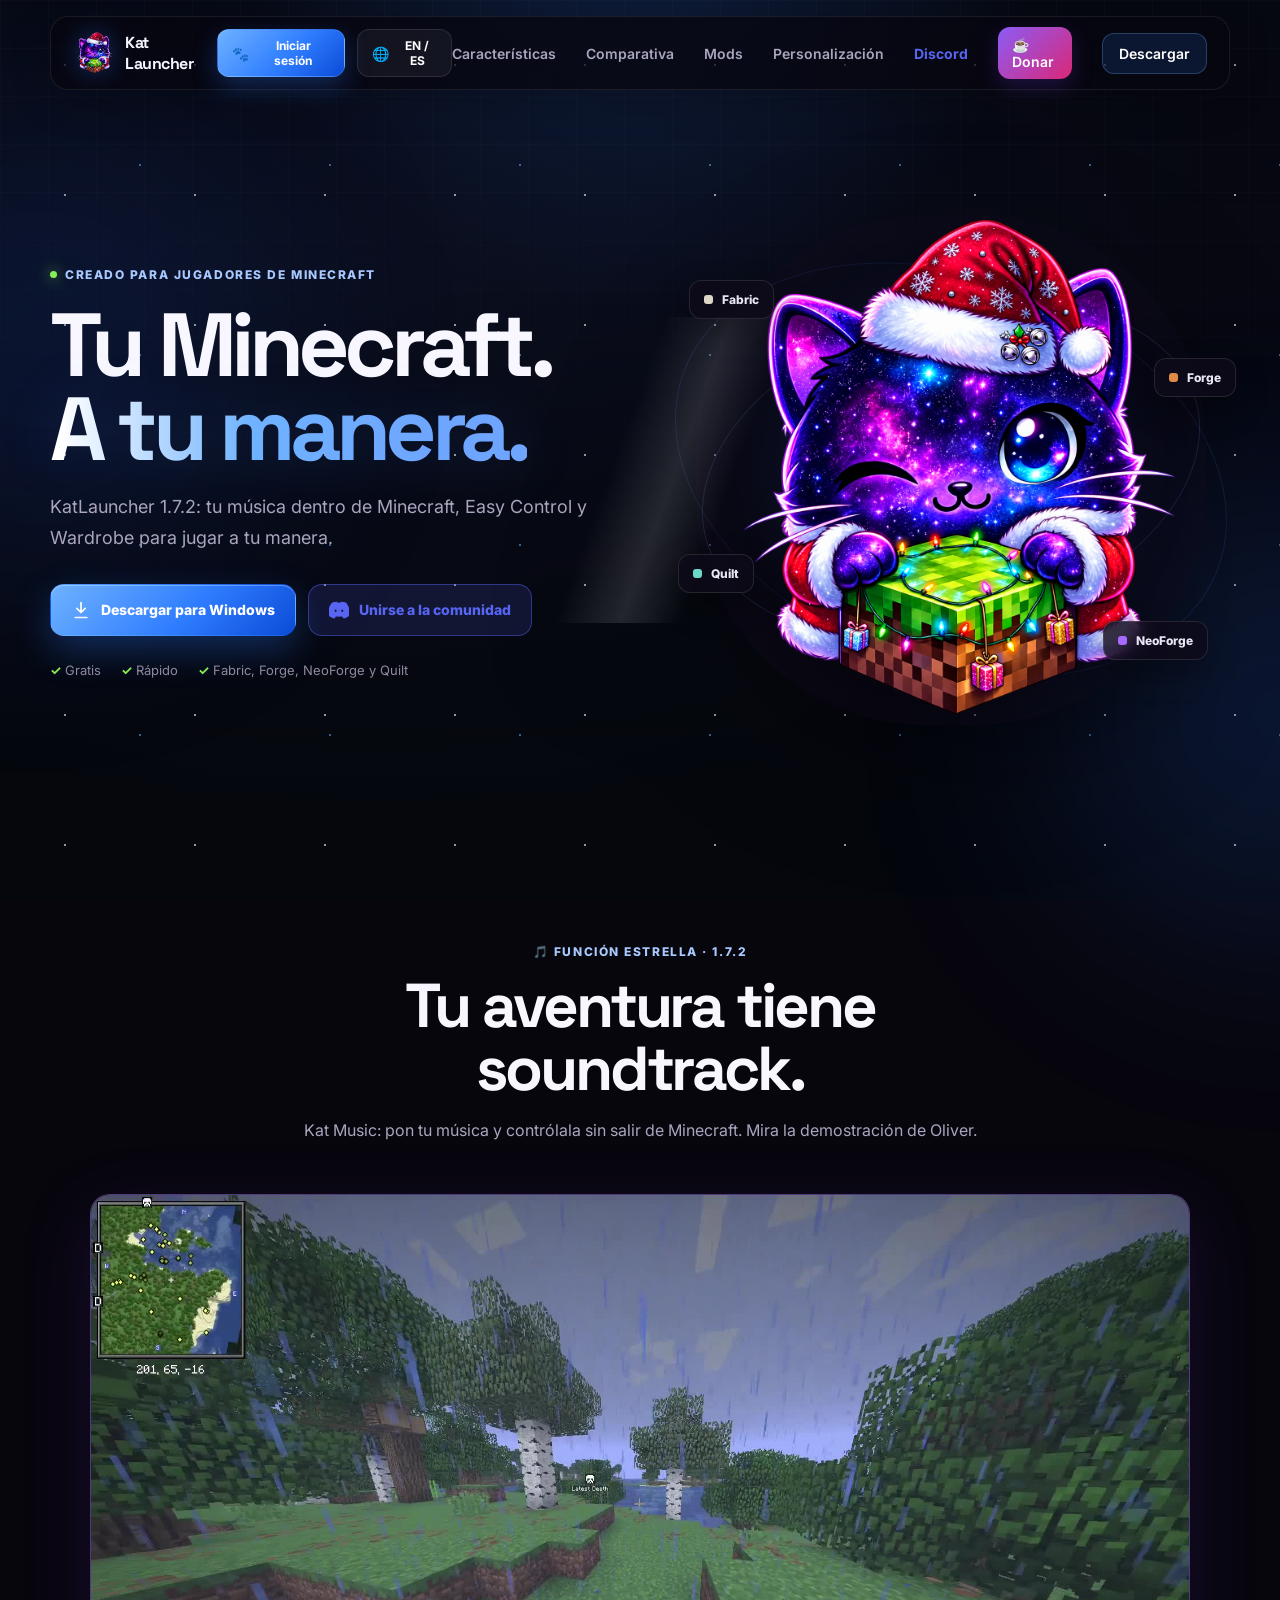
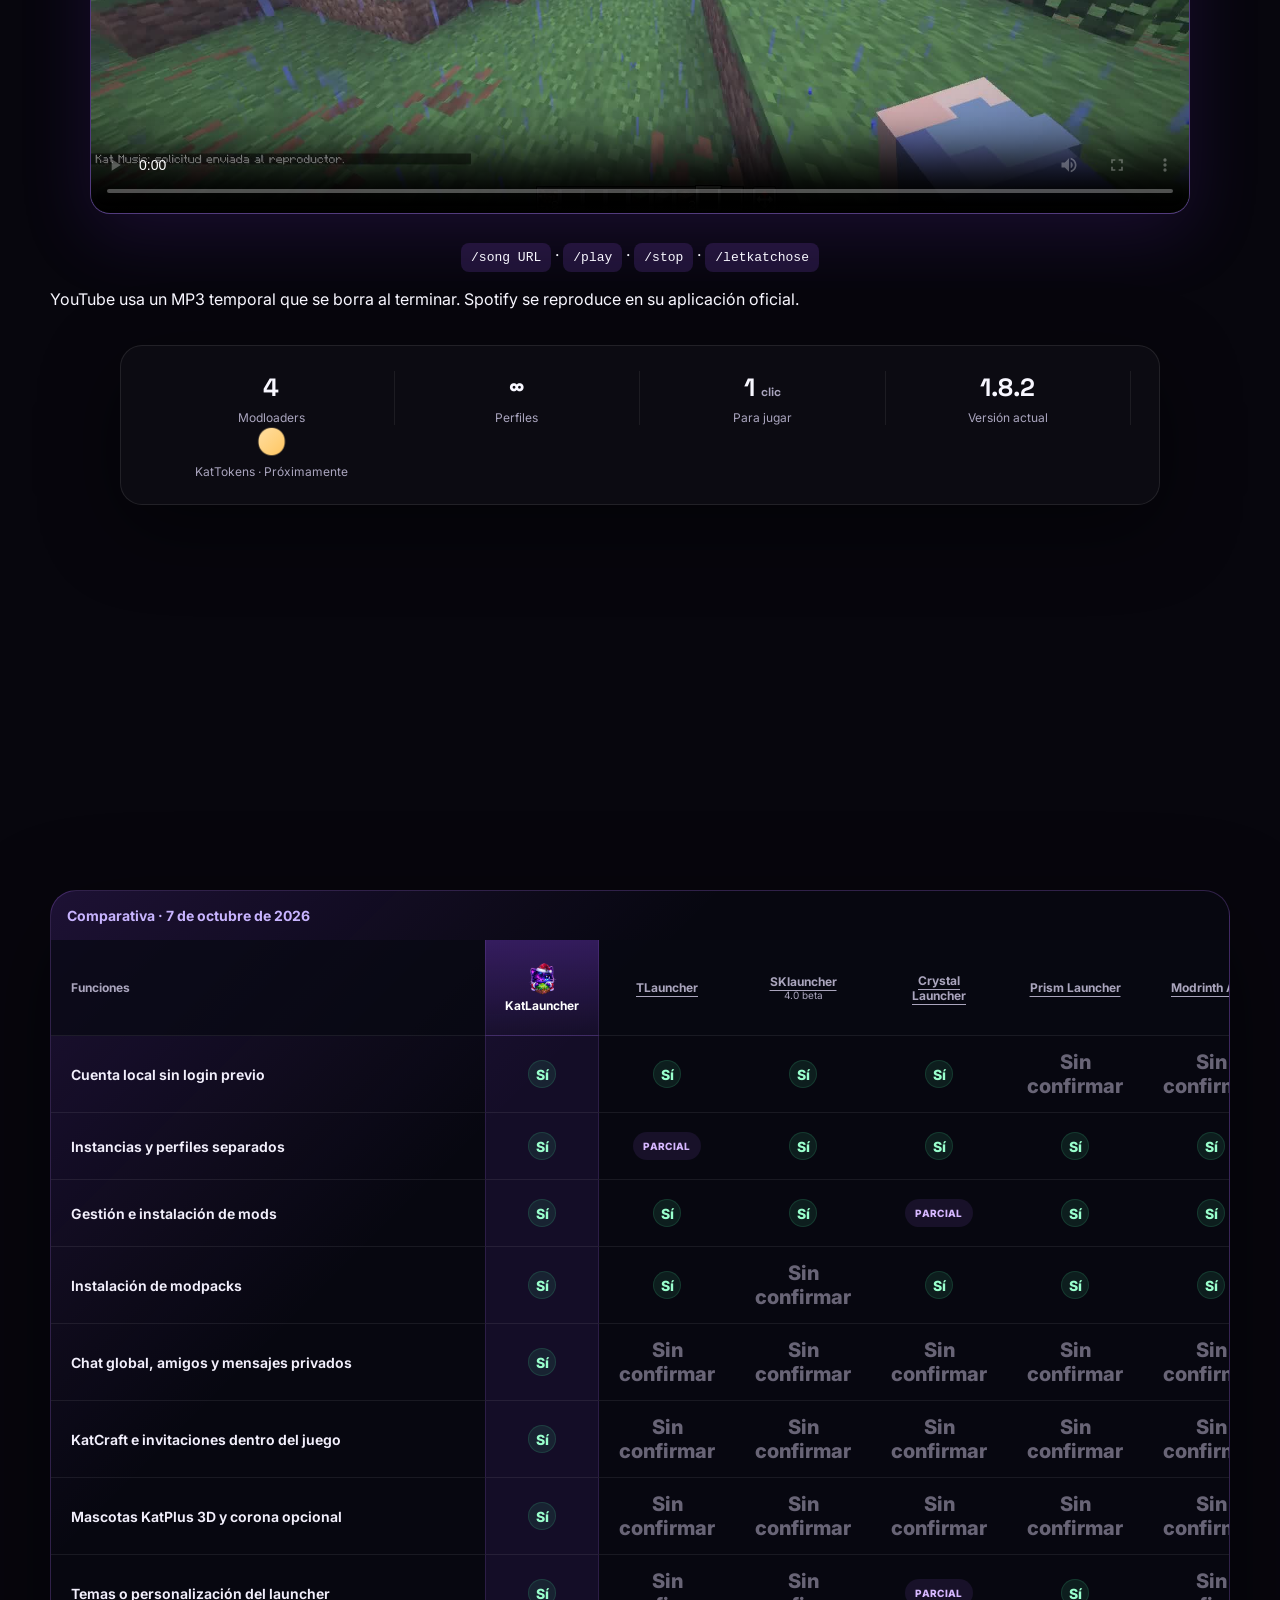
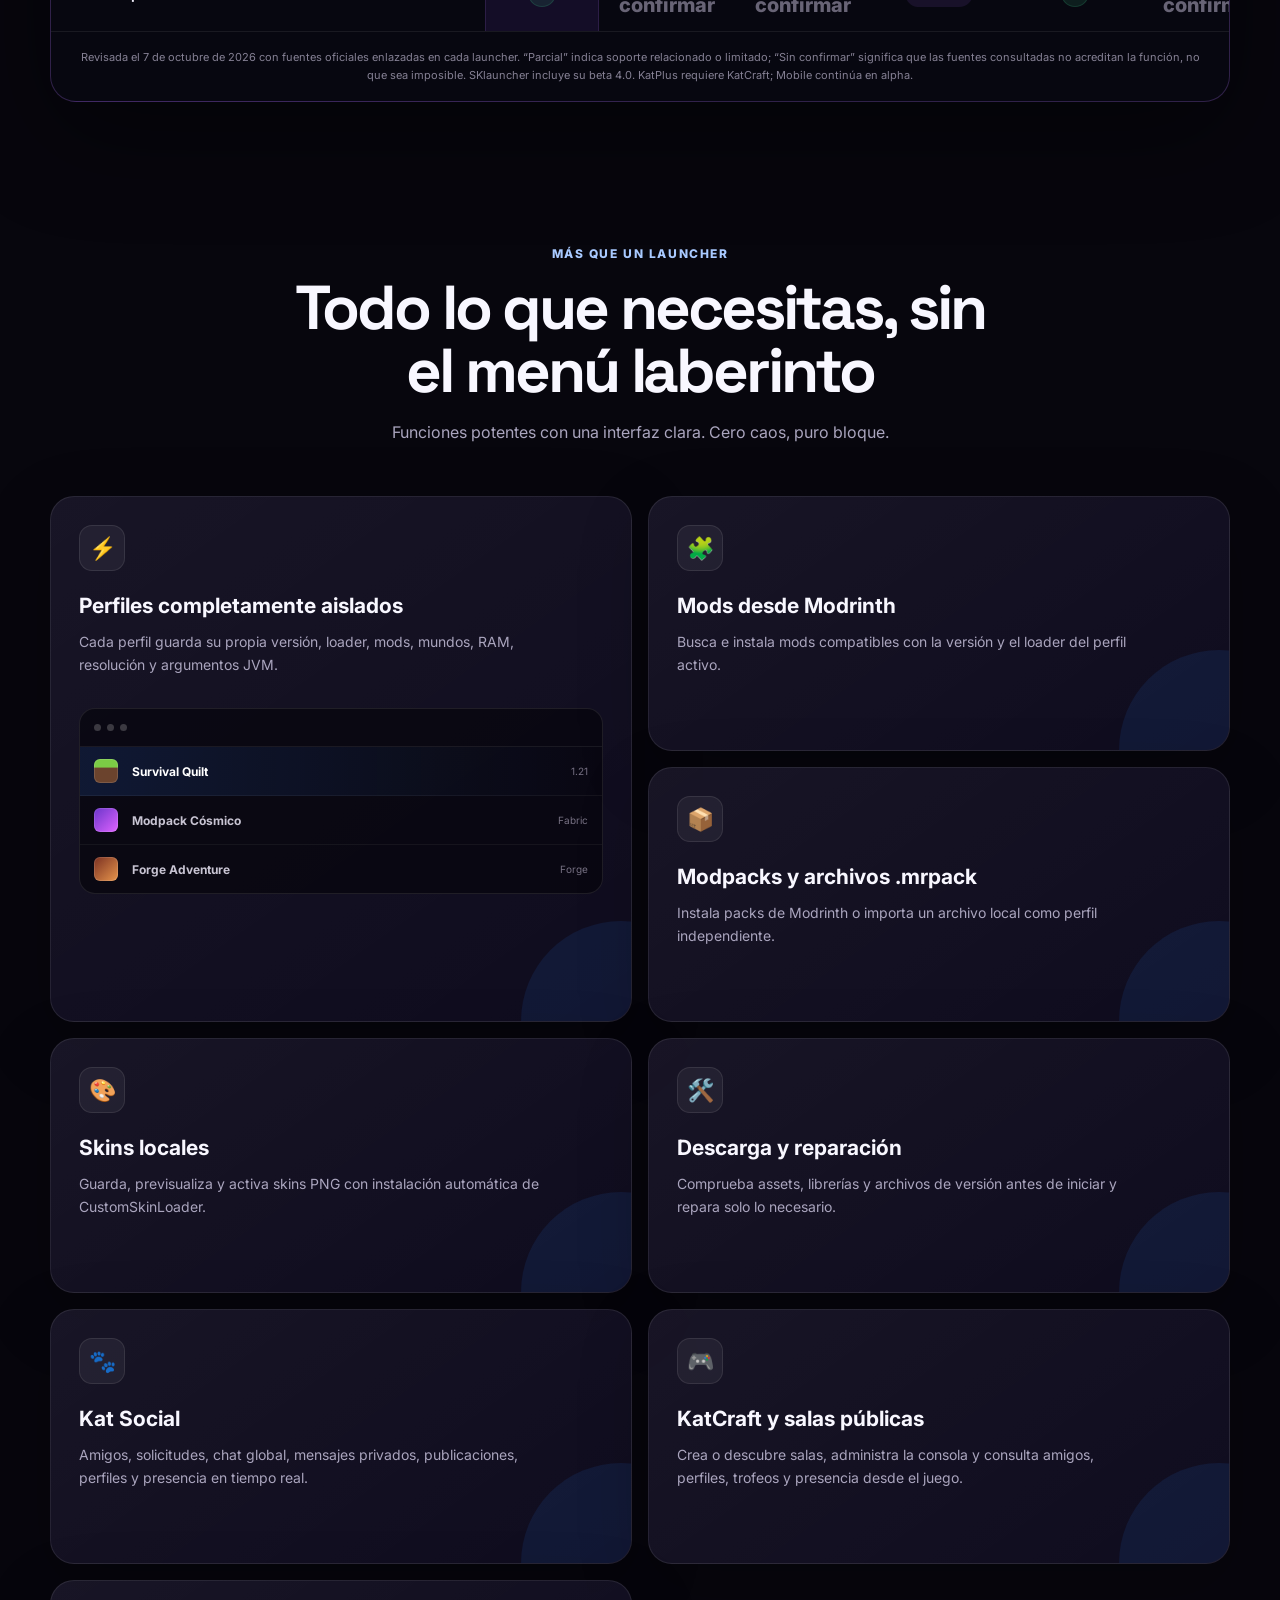
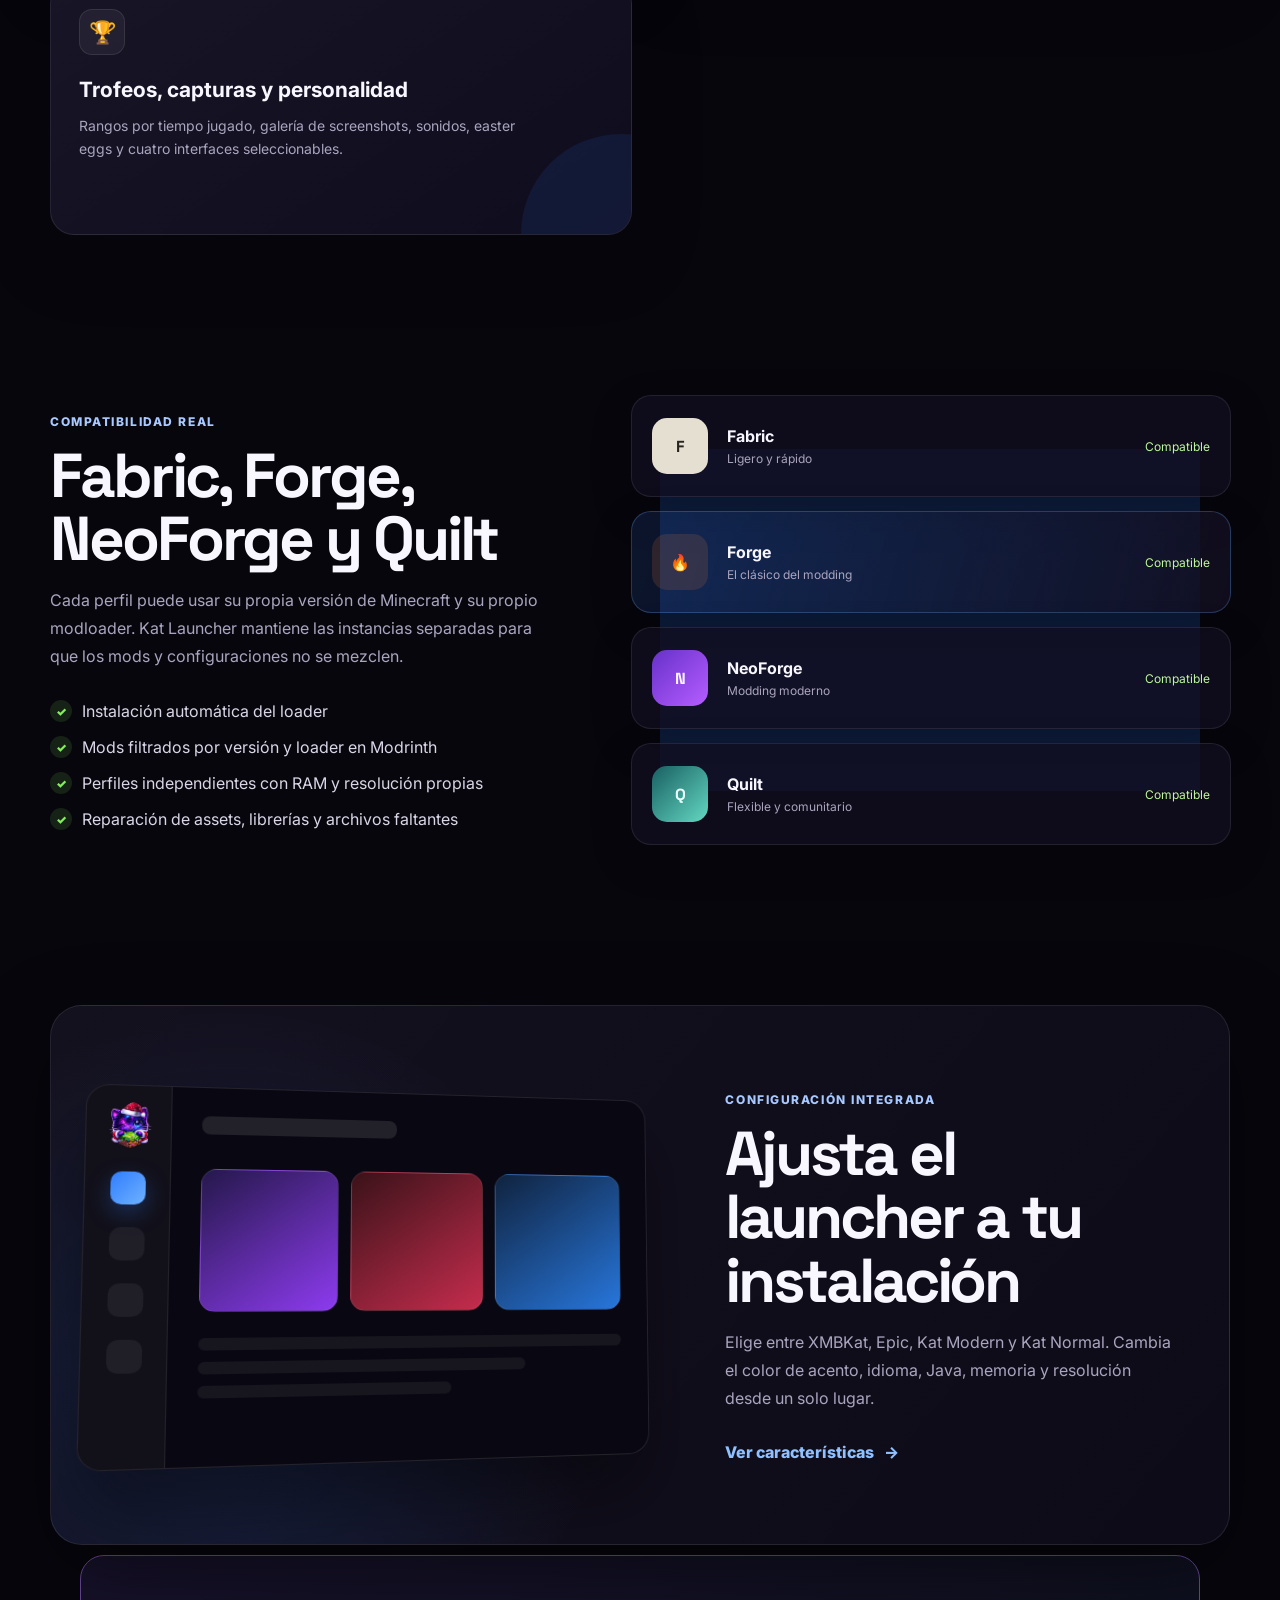
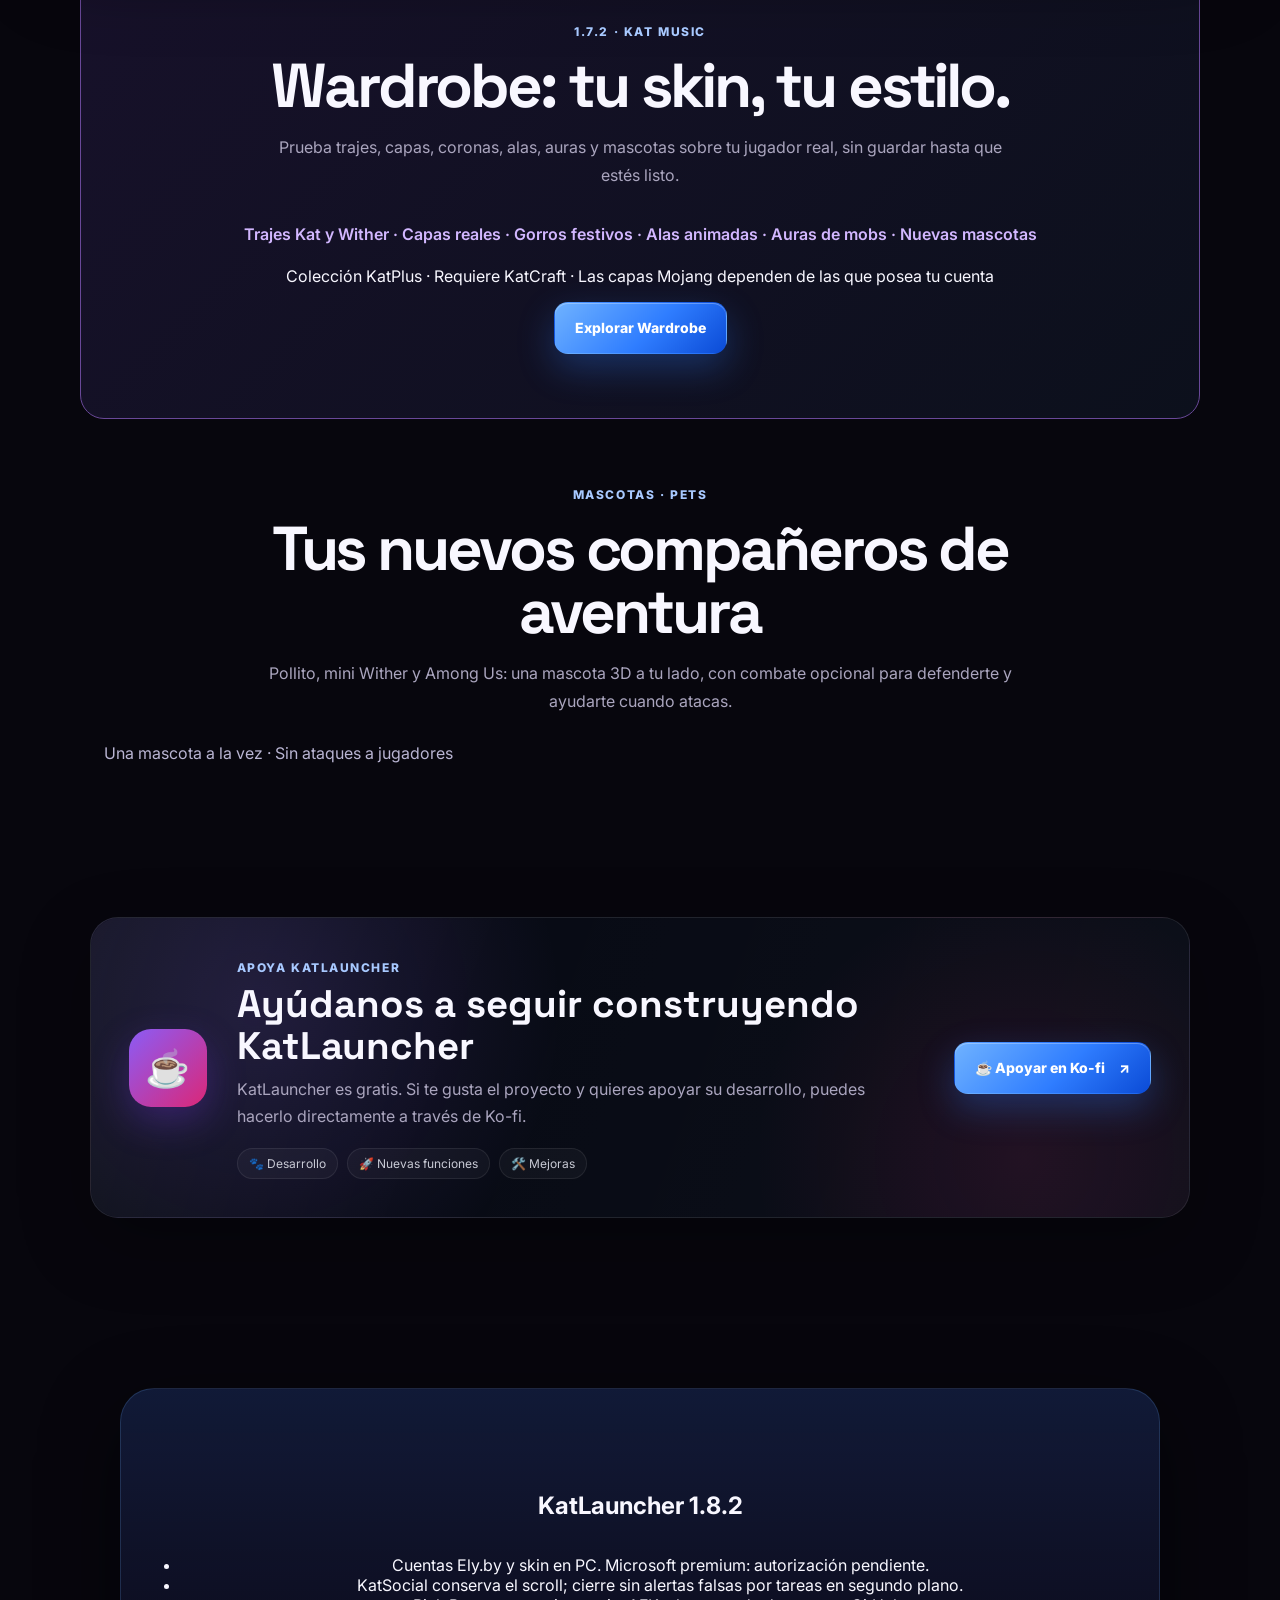
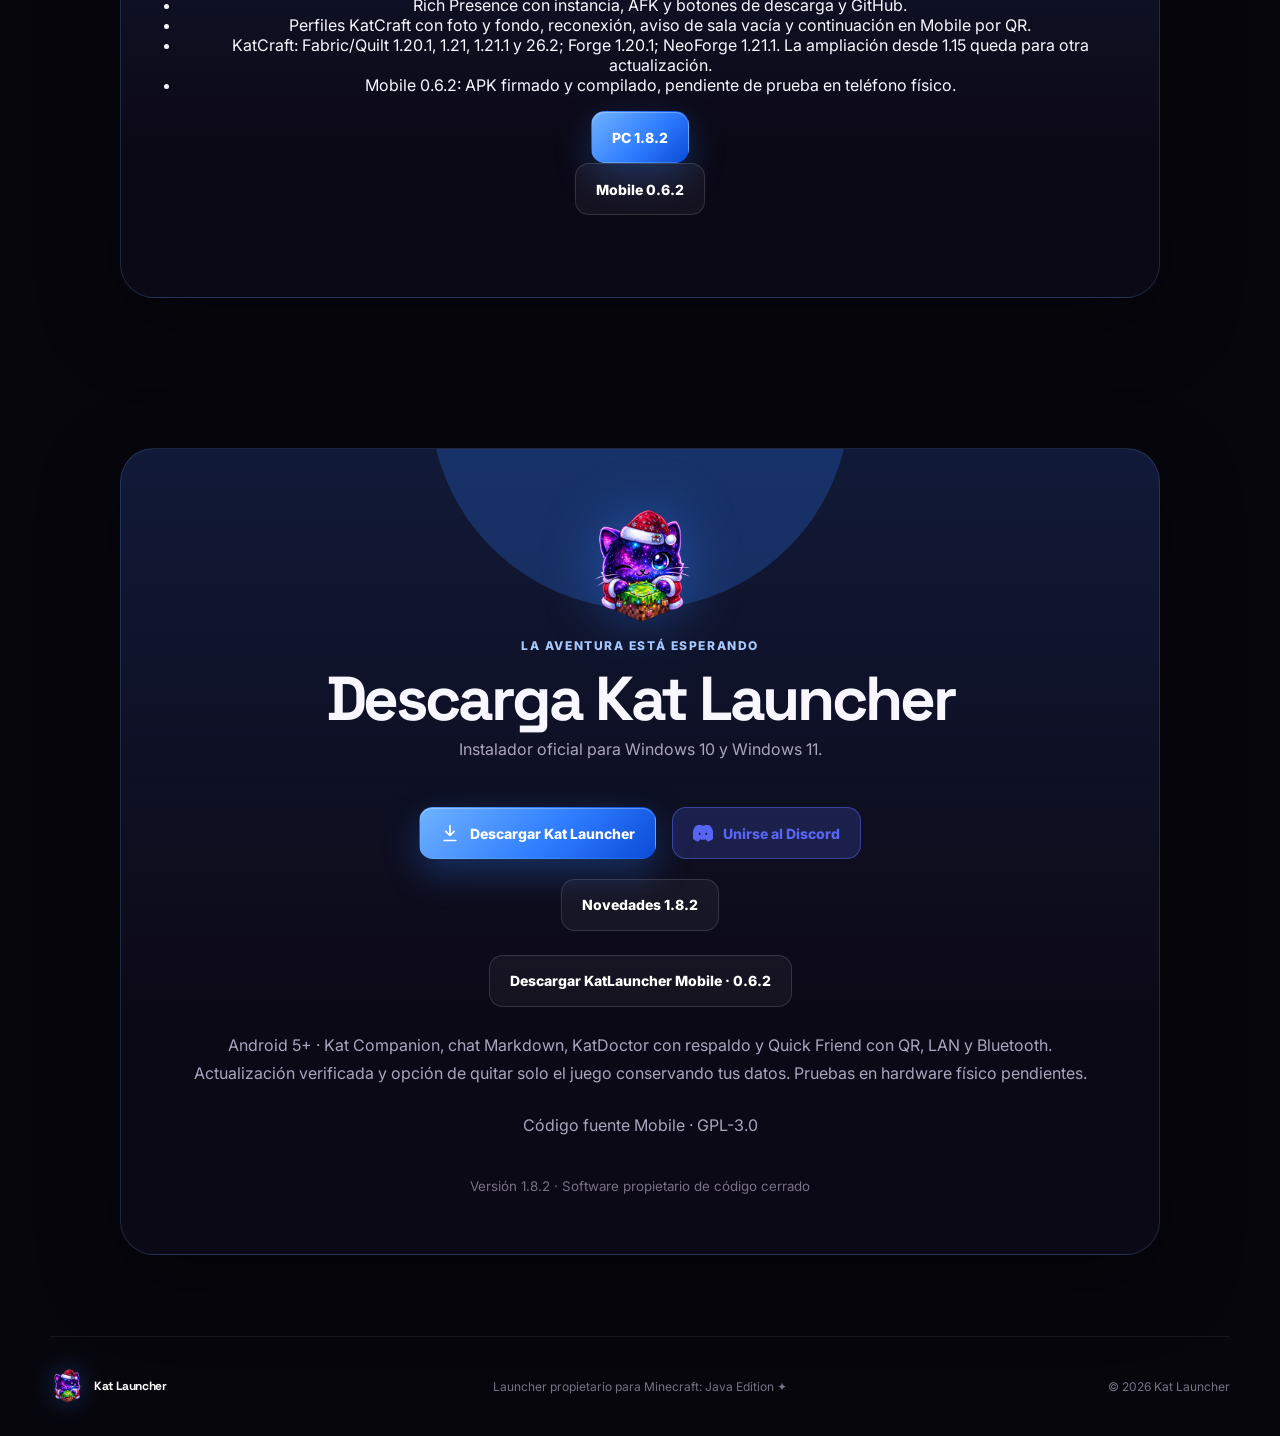
==== commit adc30f81: "Publish KatLauncher 1.8.2 and Mobile 0.6.2 with verified update channels" ====
--- a/docs/index.html
+++ b/docs/index.html
@@ -3,7 +3,7 @@
 <head>
   <meta charset="UTF-8" />
   <meta name="viewport" content="width=device-width, initial-scale=1.0" />
-  <meta name="description" content="Kat Launcher 1.7.2: perfiles offline, KatCraft, Kat Social, trofeos, skins, mods, modpacks y cuatro interfaces." />
+  <meta name="description" content="Kat Launcher 1.8.2: perfiles offline, KatCraft, Kat Social, trofeos, skins, mods, modpacks y cuatro interfaces." />
   <title data-i18n="doc-title">Kat Launcher | Tu aventura empieza aquí</title>
   <link rel="preconnect" href="https://fonts.googleapis.com">
   <link rel="preconnect" href="https://fonts.gstatic.com" crossorigin>
@@ -143,7 +143,7 @@
       <div><strong>4</strong><span data-i18n="stats-loaders">Modloaders</span></div>
       <div><strong>∞</strong><span data-i18n="stats-profiles">Perfiles</span></div>
       <div><strong>1 <span data-i18n="stats-click">clic</span></strong><span data-i18n="stats-play">Para jugar</span></div>
-      <div><strong>1.8.1</strong><span data-i18n="stats-version">Versión actual</span></div>
+      <div><strong>1.8.2</strong><span data-i18n="stats-version">Versión actual</span></div>
       <div class="stat-tokens"><strong>🪙</strong><span data-i18n="stats-tokens">KatTokens · Próximamente</span></div>
     </section>
 
@@ -299,7 +299,7 @@
 <section class="pet-trailer-section wardrobe-feature" id="wardrobe" aria-labelledby="wardrobe-title">
 <div class="section-heading"><span class="section-kicker">1.7.2 · KAT MUSIC</span><h2 id="wardrobe-title" data-i18n="wardrobe-title">Wardrobe: tu skin, tu estilo.</h2><p data-i18n="wardrobe-desc">Prueba trajes, capas, coronas, alas, auras y mascotas sobre tu jugador real, sin guardar hasta que estés listo.</p></div>
 <p class="wardrobe-collection" data-i18n="wardrobe-collection">Trajes Kat y Wither · Capas reales · Gorros festivos · Alas animadas · Auras de mobs · Nuevas mascotas</p>
-<p data-i18n="wardrobe-note">Colección KatPlus · Requiere KatCraft · Las capas Mojang dependen de las que posea tu cuenta</p><a class='button primary' data-i18n='wardrobe-link' href='changelog.html'>Explorar Wardrobe 1.7.2</a></section>
+<p data-i18n="wardrobe-note">Colección KatPlus · Requiere KatCraft · Las capas Mojang dependen de las que posea tu cuenta</p><a class='button primary' data-i18n='wardrobe-link' href='changelog.html'>Explorar Wardrobe</a></section>
     <section class="pet-trailer-section" id="mascotas" aria-labelledby="pet-trailer-title">
       <div class="section-heading">
         <span class="section-kicker">MASCOTAS · PETS</span>
@@ -334,7 +334,8 @@
       </div>
     </section>
 
-    <section class="download-section" id="descargar">
+    <section id="release182" class="download-section"><h1 data-i18n="r182-title">KatLauncher 1.8.2</h1><ul><li data-i18n="r182-accounts">Cuentas Ely.by y skin en PC. Microsoft premium: autorización pendiente.</li><li data-i18n="r182-social">KatSocial conserva el scroll; cierre sin alertas falsas por tareas en segundo plano.</li><li data-i18n="r182-presence">Rich Presence con instancia, AFK y botones de descarga y GitHub.</li><li data-i18n="r182-craft">Perfiles KatCraft con foto y fondo, reconexión, aviso de sala vacía y continuación en Mobile por QR.</li><li data-i18n="r182-compat">KatCraft: Fabric/Quilt 1.20.1, 1.21, 1.21.1 y 26.2; Forge 1.20.1; NeoForge 1.21.1. La ampliación desde 1.15 queda para otra actualización.</li><li data-i18n="r182-limit">Mobile 0.6.2: APK firmado y compilado, pendiente de prueba en teléfono físico.</li></ul><a class="button primary" href="https://github.com/FerCT-oct/losctstudios-katstudios/releases/download/v1.8.2/KatLauncher-Setup-1.8.2.exe">PC 1.8.2</a> <a class="button secondary" href="https://github.com/FerCT-oct/losctstudios-katstudios/releases/download/mobile-v0.6.2/KatLauncher-Mobile-0.6.2.apk">Mobile 0.6.2</a></section>
+<section class="download-section" id="descargar">
       <div class="download-glow"></div>
       <img src="assets/kat-launcher-logo.png" alt="" />
       <span class="section-kicker" data-i18n="dl-kicker">La aventura está esperando</span>
@@ -343,8 +344,8 @@
       
       <div class="dl-actions">
         <a class="button primary download-button" id="downloadButton"
-           href="https://github.com/FerCT-oct/losctstudios-katstudios/releases/download/v1.8.1/KatLauncher-Setup-1.8.1.exe"
-           download="KatLauncher-Setup-1.8.1.exe" data-i18n="dl-btn">
+           href="https://github.com/FerCT-oct/losctstudios-katstudios/releases/download/v1.8.2/KatLauncher-Setup-1.8.2.exe"
+           download="KatLauncher-Setup-1.8.2.exe" data-i18n="dl-btn">
           <svg viewBox="0 0 24 24" aria-hidden="true">
             <path d="M12 3v12m0 0 5-5m-5 5-5-5M5 21h14" />
           </svg>
@@ -357,10 +358,10 @@
           Unirse al Discord
         </a>
       </div>
-      <p><a class='button secondary' data-i18n='release-link' href='changelog.html'>🐾 Novedades 1.8.1 · KatCraft Upgrades</a></p>
-      <p><a class="button secondary" href="https://github.com/FerCT-oct/losctstudios-katstudios/releases/download/mobile-v0.6.1/KatLauncher-Mobile-0.6.1.apk" download data-i18n="mobile-download">Descargar KatLauncher Mobile · 0.6.1</a></p>
-      <p data-i18n="mobile-desc">Android 5+ · Minecraft Java, skins, Modrinth, modpacks, Wardrobe, KatSocial y Easy Control.<br>🎵 Kat Music: YouTube desde Android 7 y audio local. Spotify abre su app oficial. Alpha; prueba en teléfono pendiente.</p><p><a href="https://github.com/FerCT-oct/losctstudios-katstudios/releases/download/mobile-v0.6.1/KatLauncher-Mobile-0.6.1-fuentes.zip" download data-i18n="mobile-source">Código fuente Mobile · GPL-3.0</a></p>
-      <small data-i18n="dl-meta">Versión 1.8.1 · Software propietario de código cerrado</small>
+      <p><a class='button secondary' data-i18n='release-link' href='changelog.html'>🐾 Novedades 1.8.2</a></p>
+      <p><a class="button secondary" href="https://github.com/FerCT-oct/losctstudios-katstudios/releases/download/mobile-v0.6.2/KatLauncher-Mobile-0.6.2.apk" download data-i18n="mobile-download">Descargar KatLauncher Mobile · 0.6.2</a></p>
+      <p data-i18n="mobile-desc">Android 5+ · Minecraft Java, skins, Modrinth, modpacks, Wardrobe, KatSocial y Easy Control.<br>🎵 Kat Music: YouTube desde Android 7 y audio local. Spotify abre su app oficial. Alpha; prueba en teléfono pendiente.</p><p><a href="https://github.com/FerCT-oct/losctstudios-katstudios/releases/download/mobile-v0.6.2/KatLauncher-Mobile-0.6.2-fuentes.zip" download data-i18n="mobile-source">Código fuente Mobile · GPL-3.0</a></p>
+      <small data-i18n="dl-meta">Versión 1.8.2 · Software propietario de código cerrado</small>
     </section>
   </main>
 
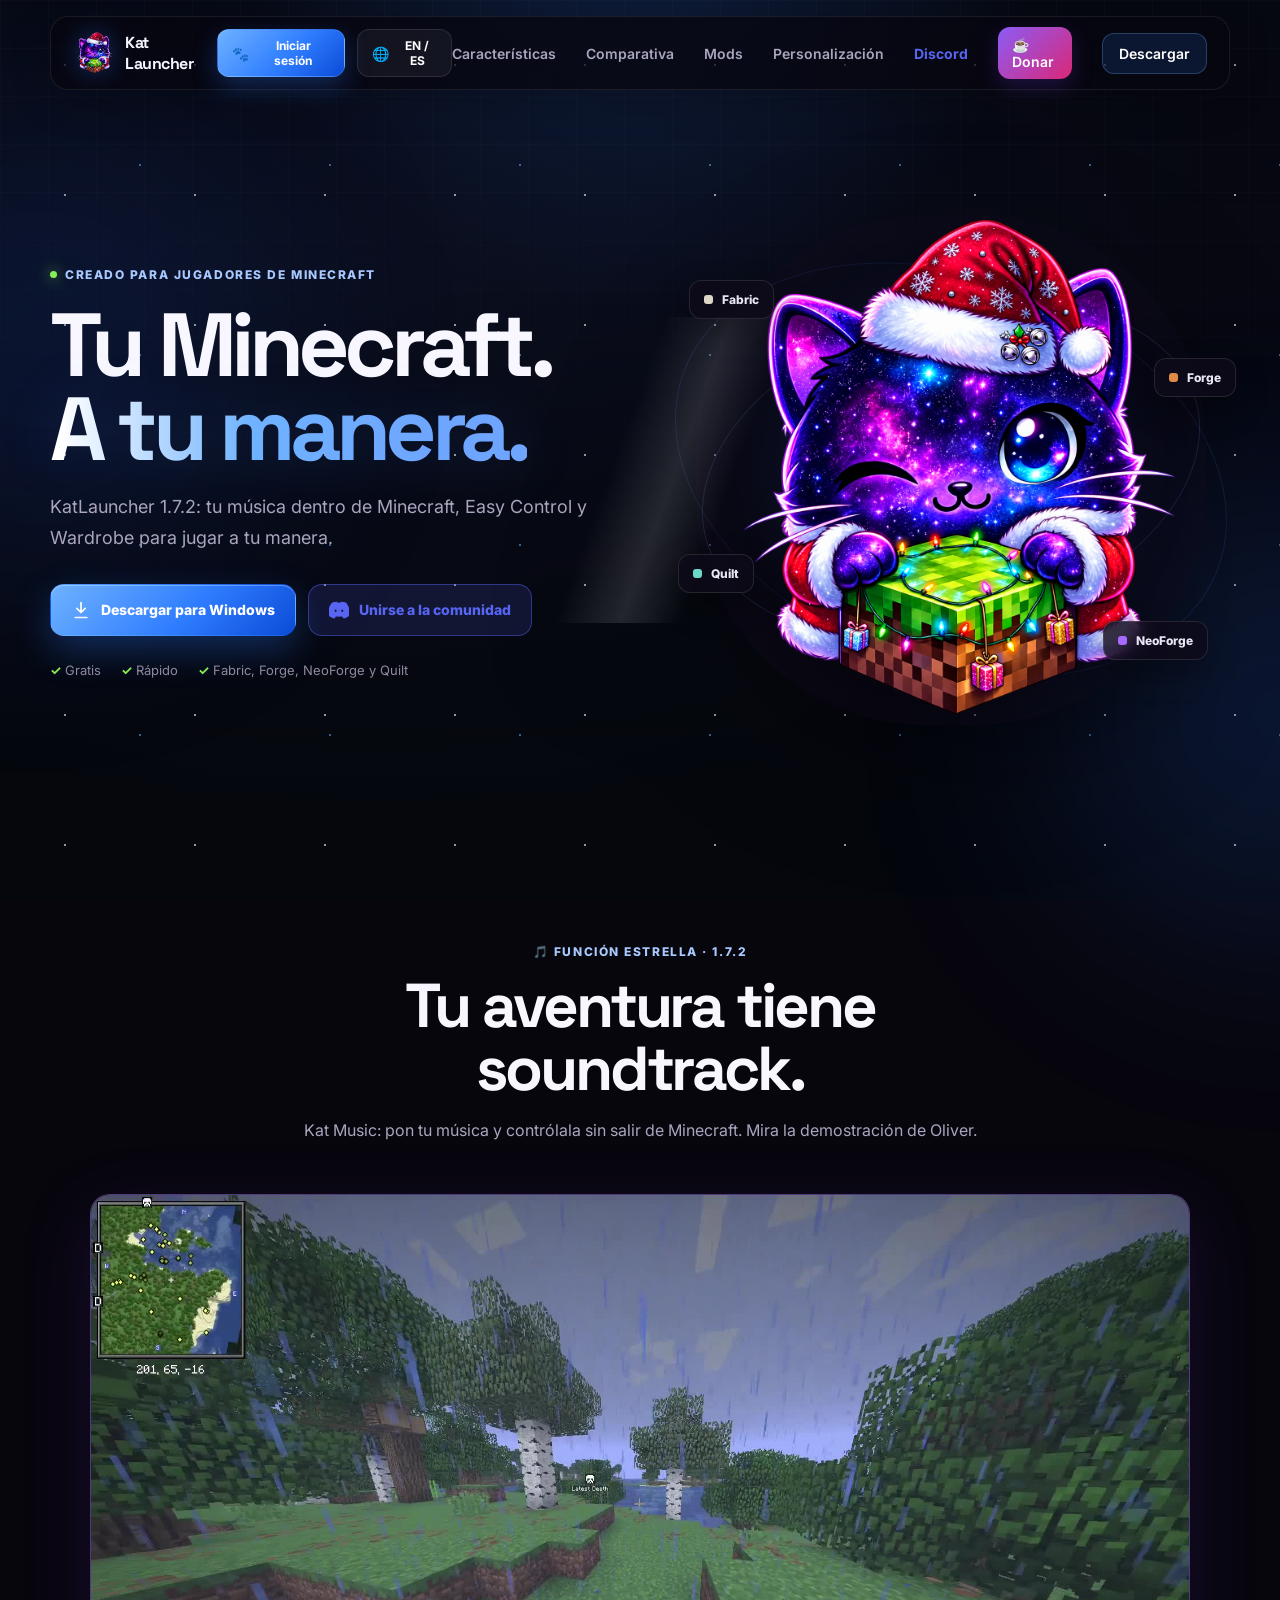
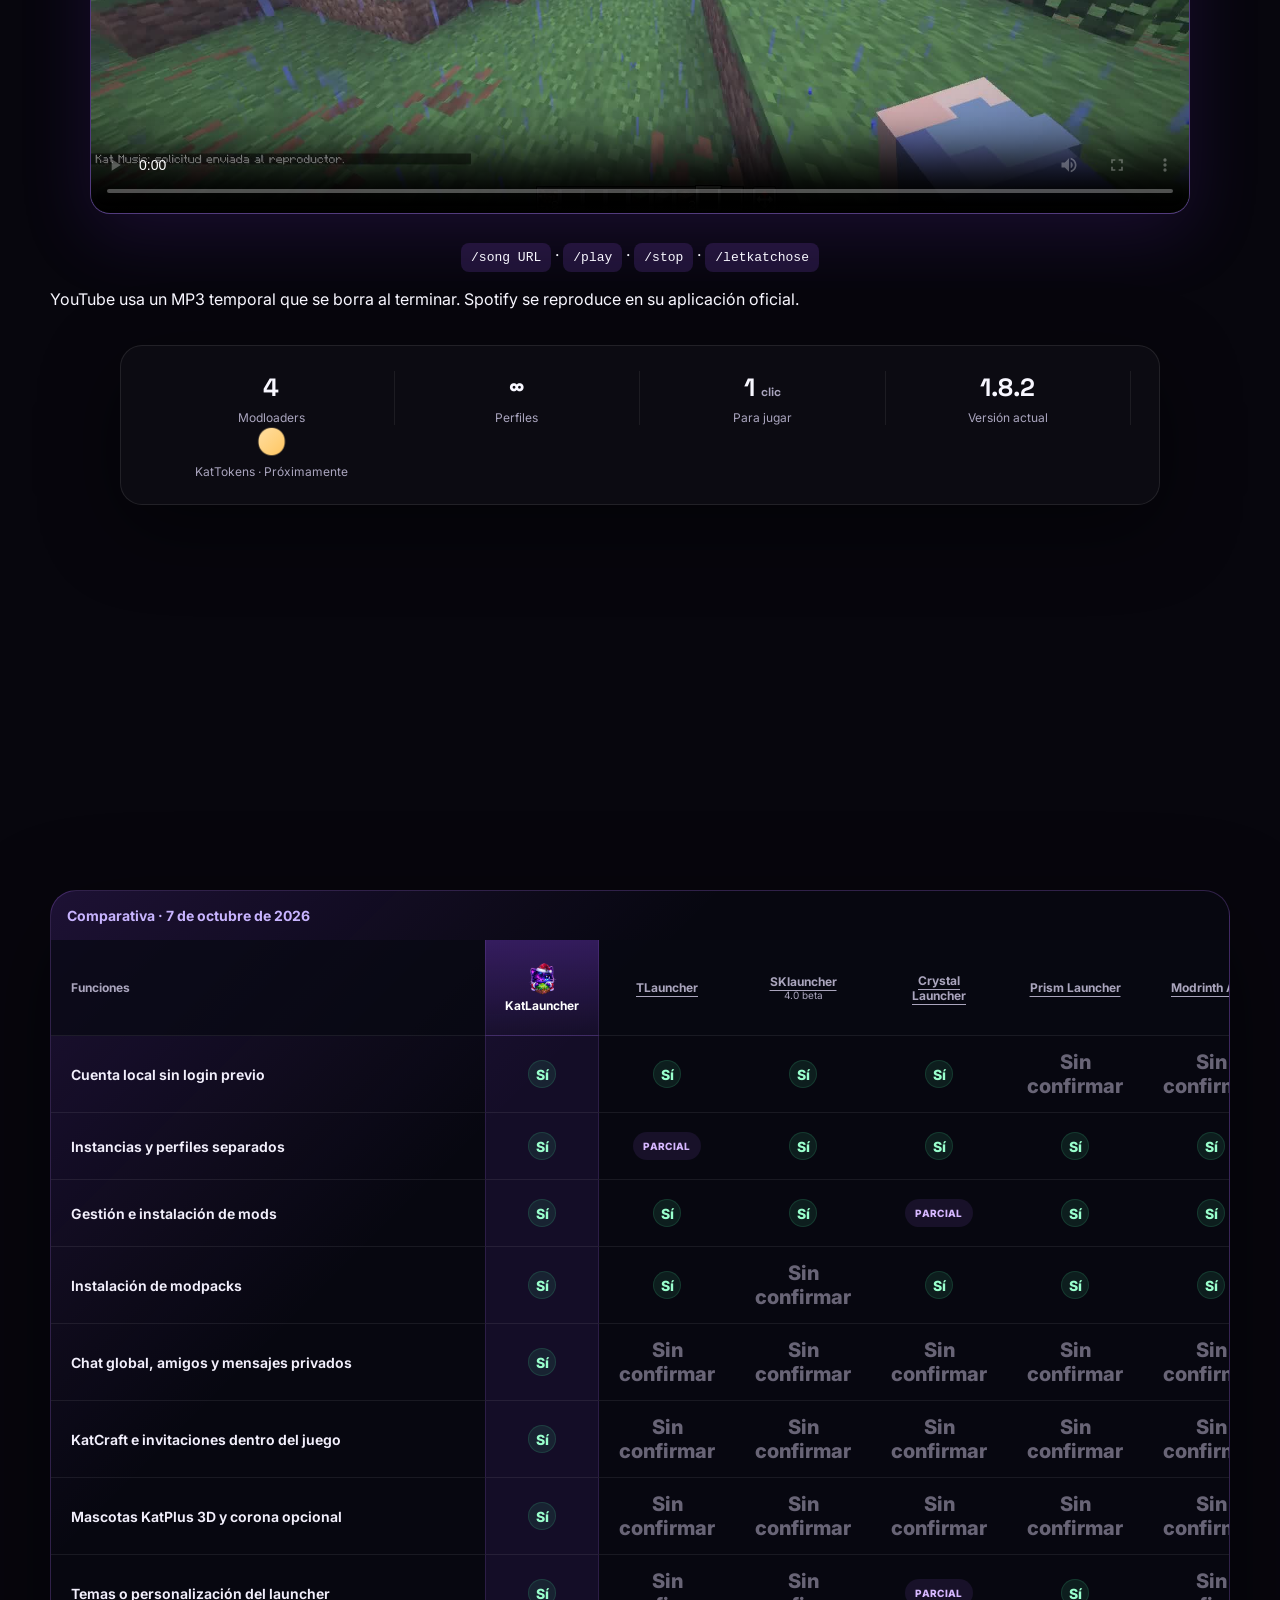
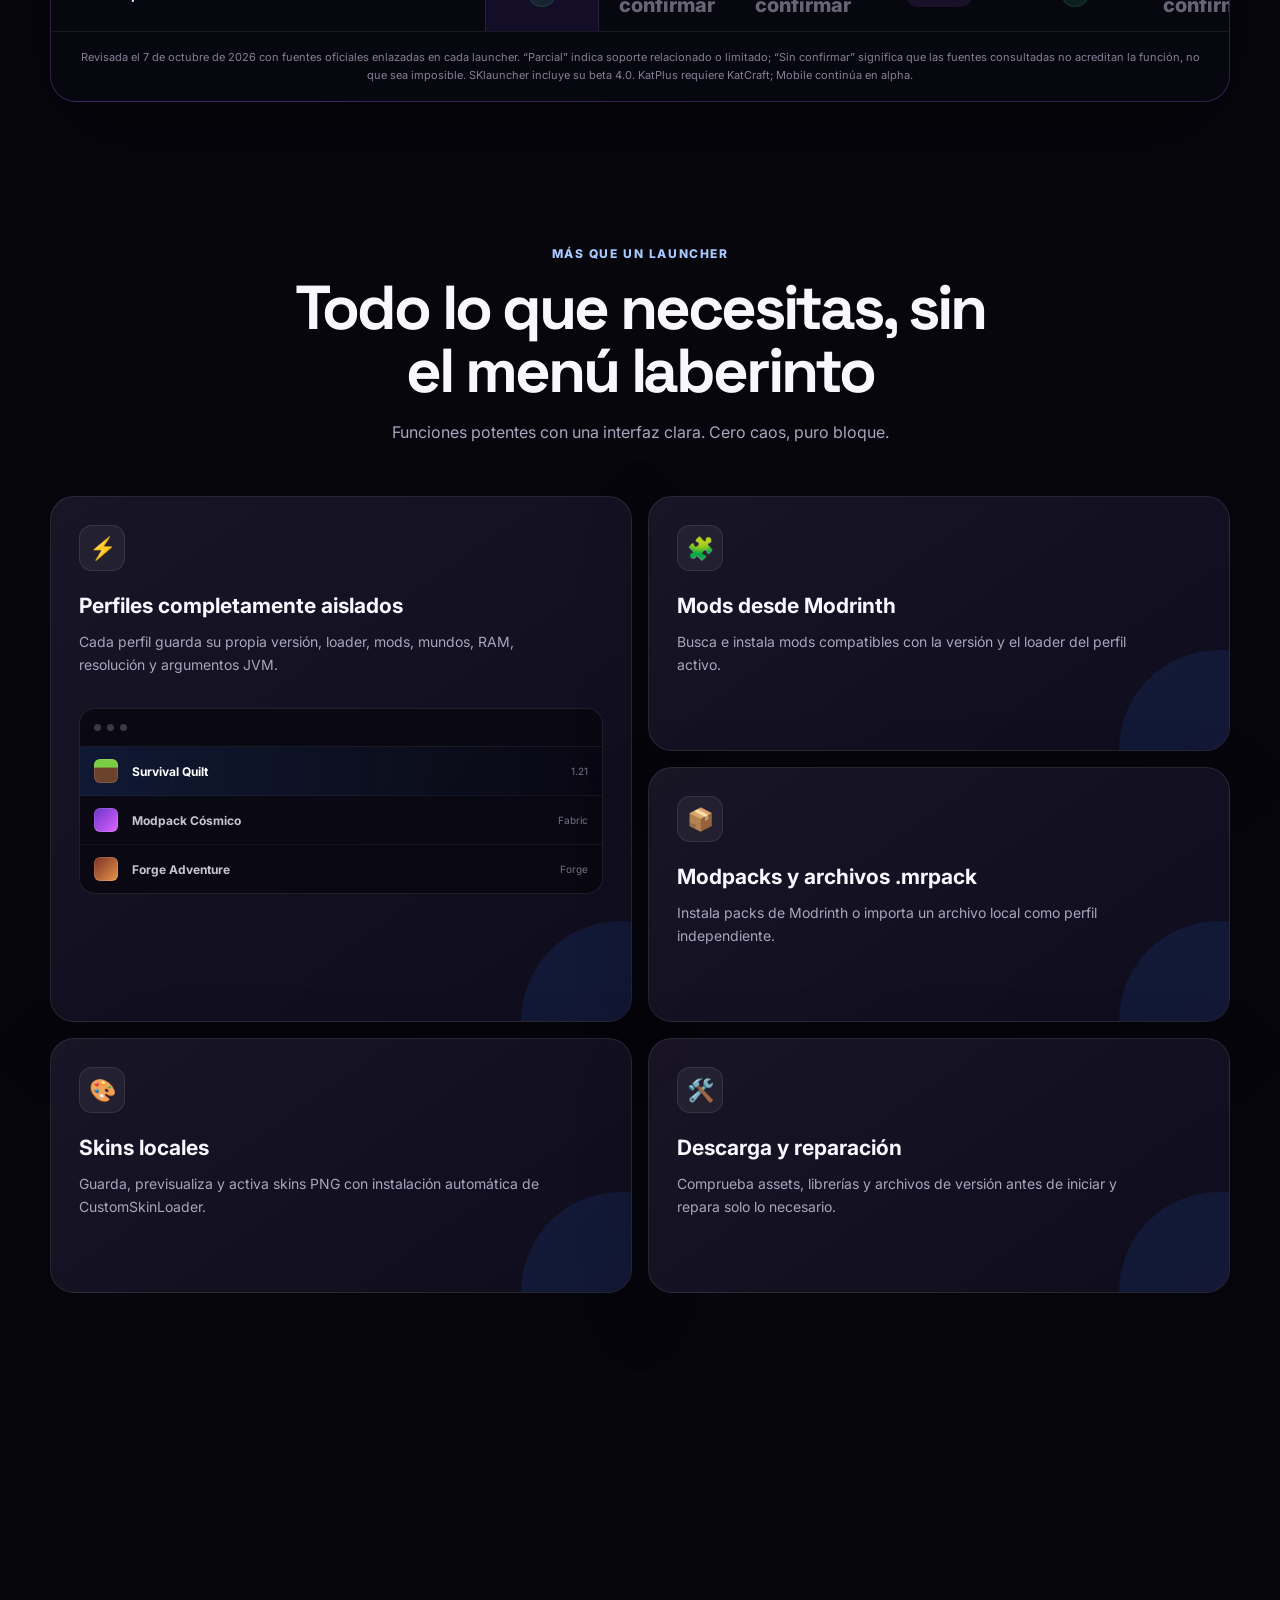
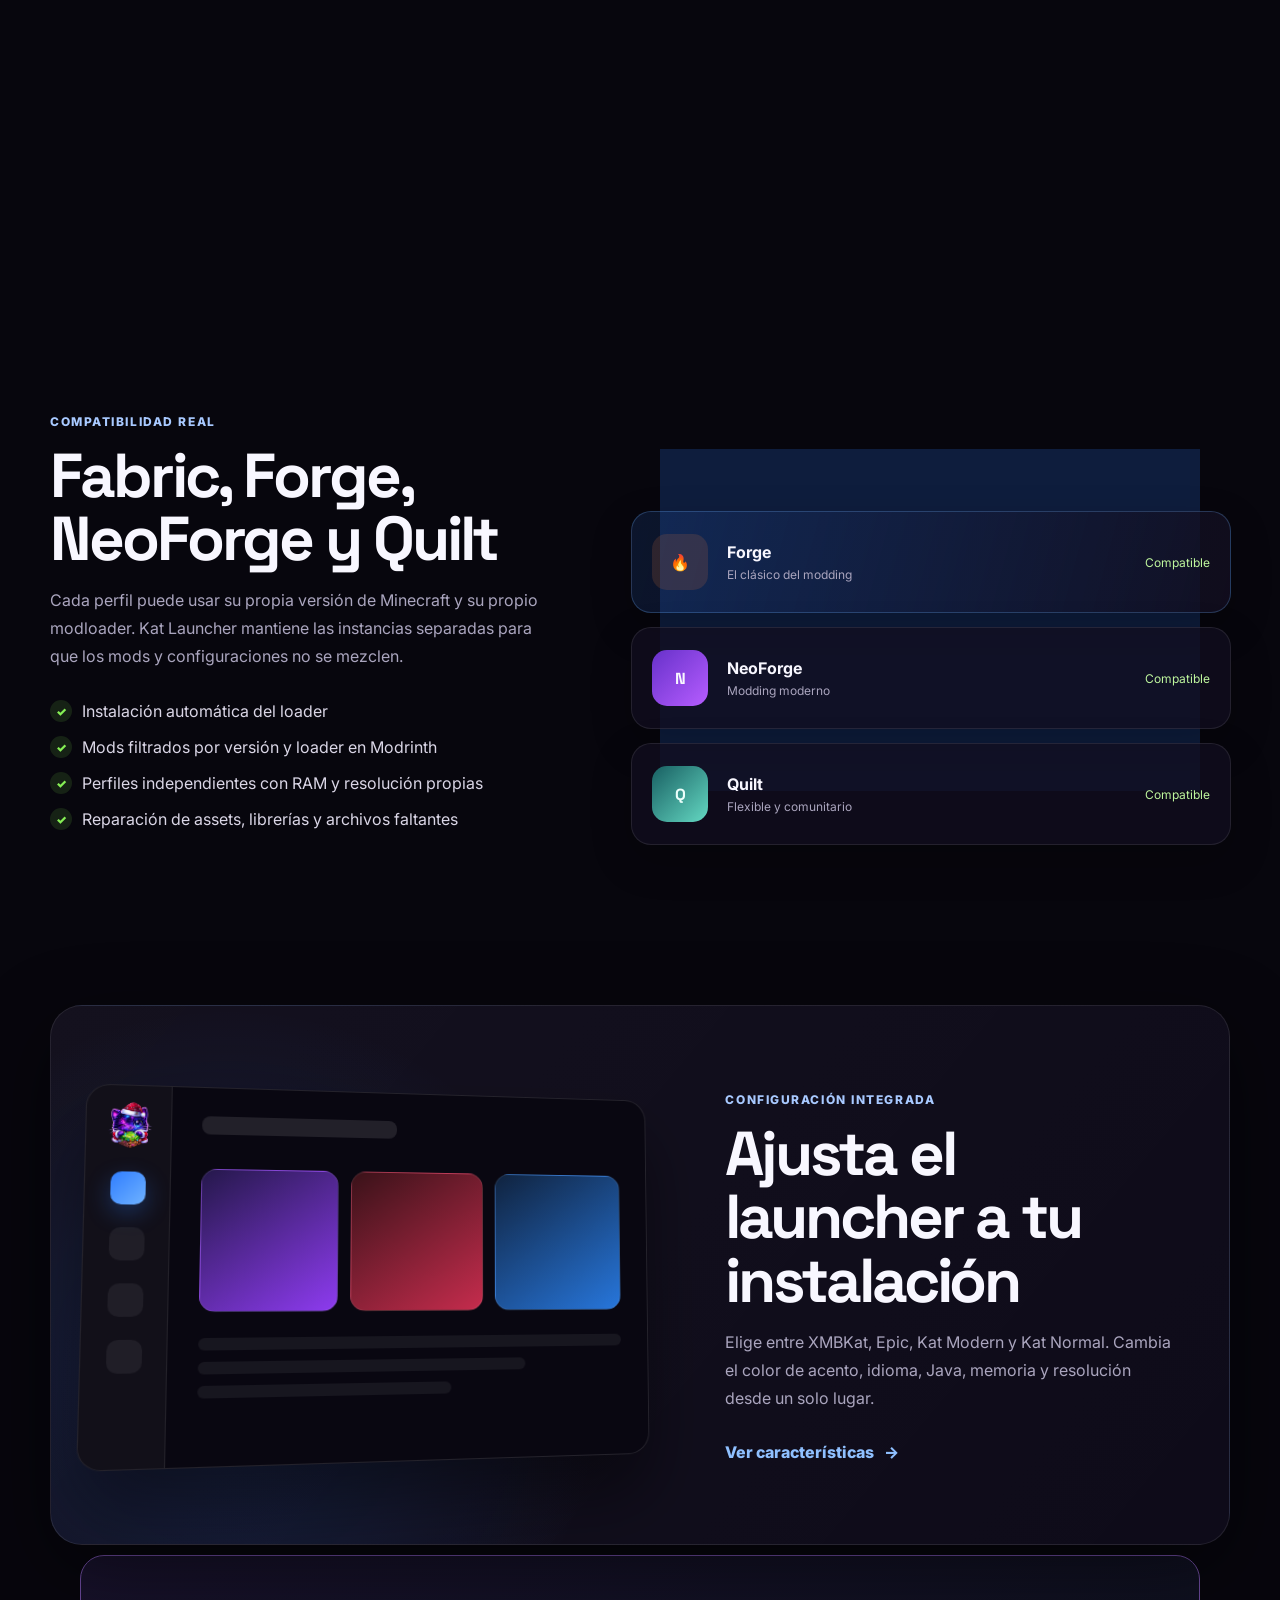
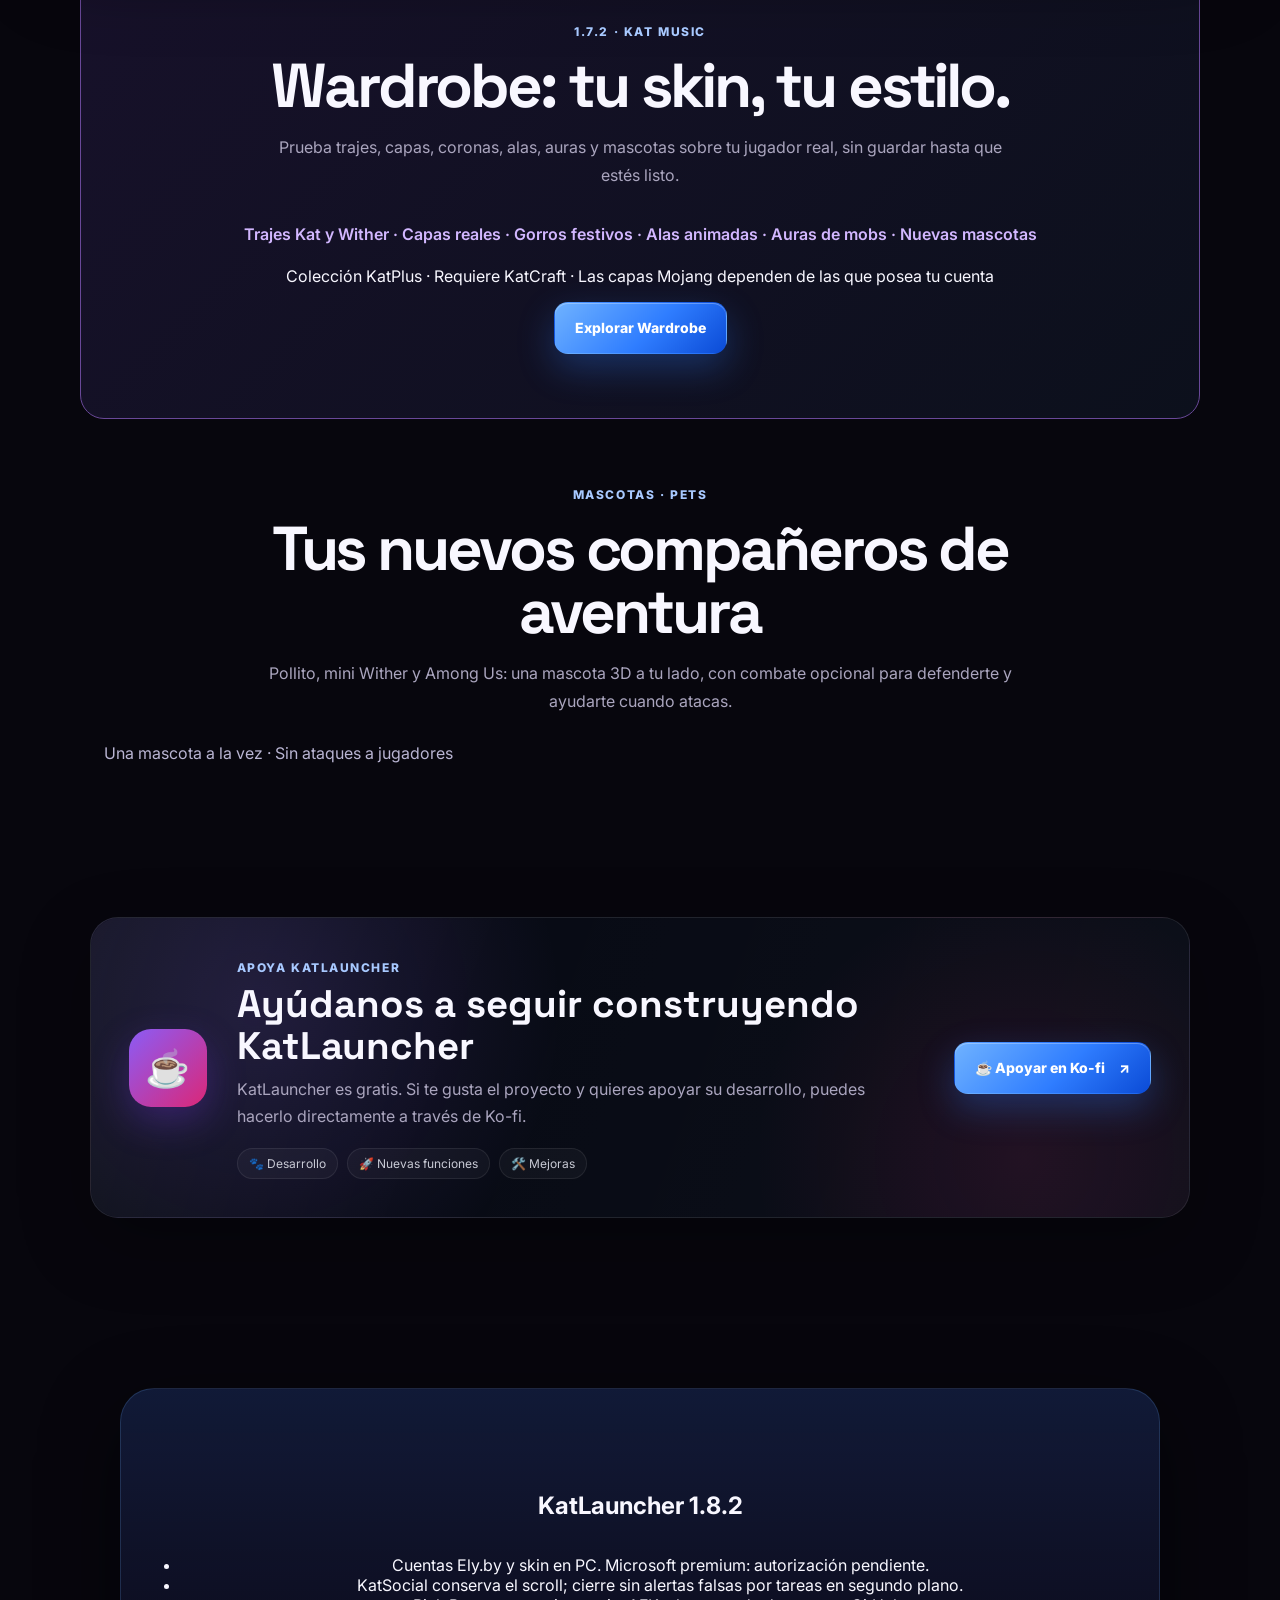
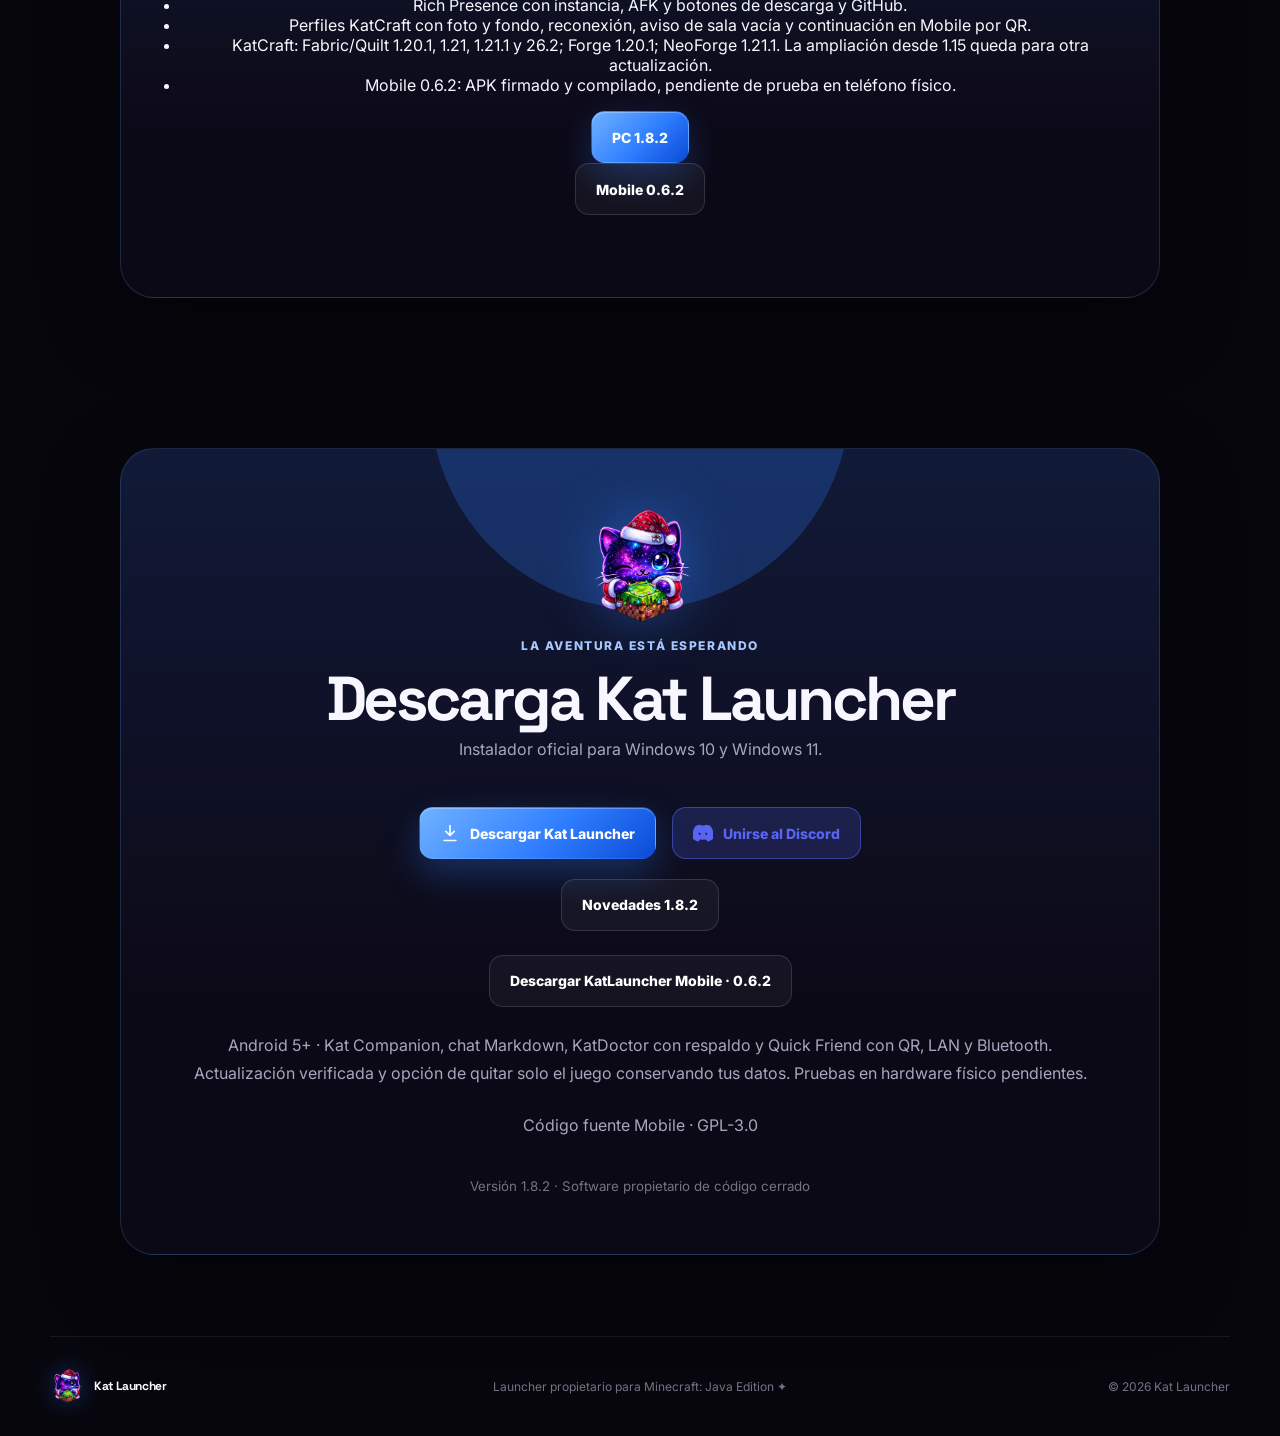
==== commit 1e663e0f: "Use updater-compatible Mobile 0.6.2 APK without obsolete bundled mods" ====
--- a/docs/index.html
+++ b/docs/index.html
@@ -334,7 +334,7 @@
       </div>
     </section>
 
-    <section id="release182" class="download-section"><h1 data-i18n="r182-title">KatLauncher 1.8.2</h1><ul><li data-i18n="r182-accounts">Cuentas Ely.by y skin en PC. Microsoft premium: autorización pendiente.</li><li data-i18n="r182-social">KatSocial conserva el scroll; cierre sin alertas falsas por tareas en segundo plano.</li><li data-i18n="r182-presence">Rich Presence con instancia, AFK y botones de descarga y GitHub.</li><li data-i18n="r182-craft">Perfiles KatCraft con foto y fondo, reconexión, aviso de sala vacía y continuación en Mobile por QR.</li><li data-i18n="r182-compat">KatCraft: Fabric/Quilt 1.20.1, 1.21, 1.21.1 y 26.2; Forge 1.20.1; NeoForge 1.21.1. La ampliación desde 1.15 queda para otra actualización.</li><li data-i18n="r182-limit">Mobile 0.6.2: APK firmado y compilado, pendiente de prueba en teléfono físico.</li></ul><a class="button primary" href="https://github.com/FerCT-oct/losctstudios-katstudios/releases/download/v1.8.2/KatLauncher-Setup-1.8.2.exe">PC 1.8.2</a> <a class="button secondary" href="https://github.com/FerCT-oct/losctstudios-katstudios/releases/download/mobile-v0.6.2/KatLauncher-Mobile-0.6.2.apk">Mobile 0.6.2</a></section>
+    <section id="release182" class="download-section"><h1 data-i18n="r182-title">KatLauncher 1.8.2</h1><ul><li data-i18n="r182-accounts">Cuentas Ely.by y skin en PC. Microsoft premium: autorización pendiente.</li><li data-i18n="r182-social">KatSocial conserva el scroll; cierre sin alertas falsas por tareas en segundo plano.</li><li data-i18n="r182-presence">Rich Presence con instancia, AFK y botones de descarga y GitHub.</li><li data-i18n="r182-craft">Perfiles KatCraft con foto y fondo, reconexión, aviso de sala vacía y continuación en Mobile por QR.</li><li data-i18n="r182-compat">KatCraft: Fabric/Quilt 1.20.1, 1.21, 1.21.1 y 26.2; Forge 1.20.1; NeoForge 1.21.1. La ampliación desde 1.15 queda para otra actualización.</li><li data-i18n="r182-limit">Mobile 0.6.2: APK firmado y compilado, pendiente de prueba en teléfono físico.</li></ul><a class="button primary" href="https://github.com/FerCT-oct/losctstudios-katstudios/releases/download/v1.8.2/KatLauncher-Setup-1.8.2.exe">PC 1.8.2</a> <a class="button secondary" href="https://github.com/FerCT-oct/losctstudios-katstudios/releases/download/mobile-v0.6.2/KatLauncher-Mobile-0.6.2-compact.apk">Mobile 0.6.2</a></section>
 <section class="download-section" id="descargar">
       <div class="download-glow"></div>
       <img src="assets/kat-launcher-logo.png" alt="" />
@@ -359,7 +359,7 @@
         </a>
       </div>
       <p><a class='button secondary' data-i18n='release-link' href='changelog.html'>🐾 Novedades 1.8.2</a></p>
-      <p><a class="button secondary" href="https://github.com/FerCT-oct/losctstudios-katstudios/releases/download/mobile-v0.6.2/KatLauncher-Mobile-0.6.2.apk" download data-i18n="mobile-download">Descargar KatLauncher Mobile · 0.6.2</a></p>
+      <p><a class="button secondary" href="https://github.com/FerCT-oct/losctstudios-katstudios/releases/download/mobile-v0.6.2/KatLauncher-Mobile-0.6.2-compact.apk" download data-i18n="mobile-download">Descargar KatLauncher Mobile · 0.6.2</a></p>
       <p data-i18n="mobile-desc">Android 5+ · Minecraft Java, skins, Modrinth, modpacks, Wardrobe, KatSocial y Easy Control.<br>🎵 Kat Music: YouTube desde Android 7 y audio local. Spotify abre su app oficial. Alpha; prueba en teléfono pendiente.</p><p><a href="https://github.com/FerCT-oct/losctstudios-katstudios/releases/download/mobile-v0.6.2/KatLauncher-Mobile-0.6.2-fuentes.zip" download data-i18n="mobile-source">Código fuente Mobile · GPL-3.0</a></p>
       <small data-i18n="dl-meta">Versión 1.8.2 · Software propietario de código cerrado</small>
     </section>
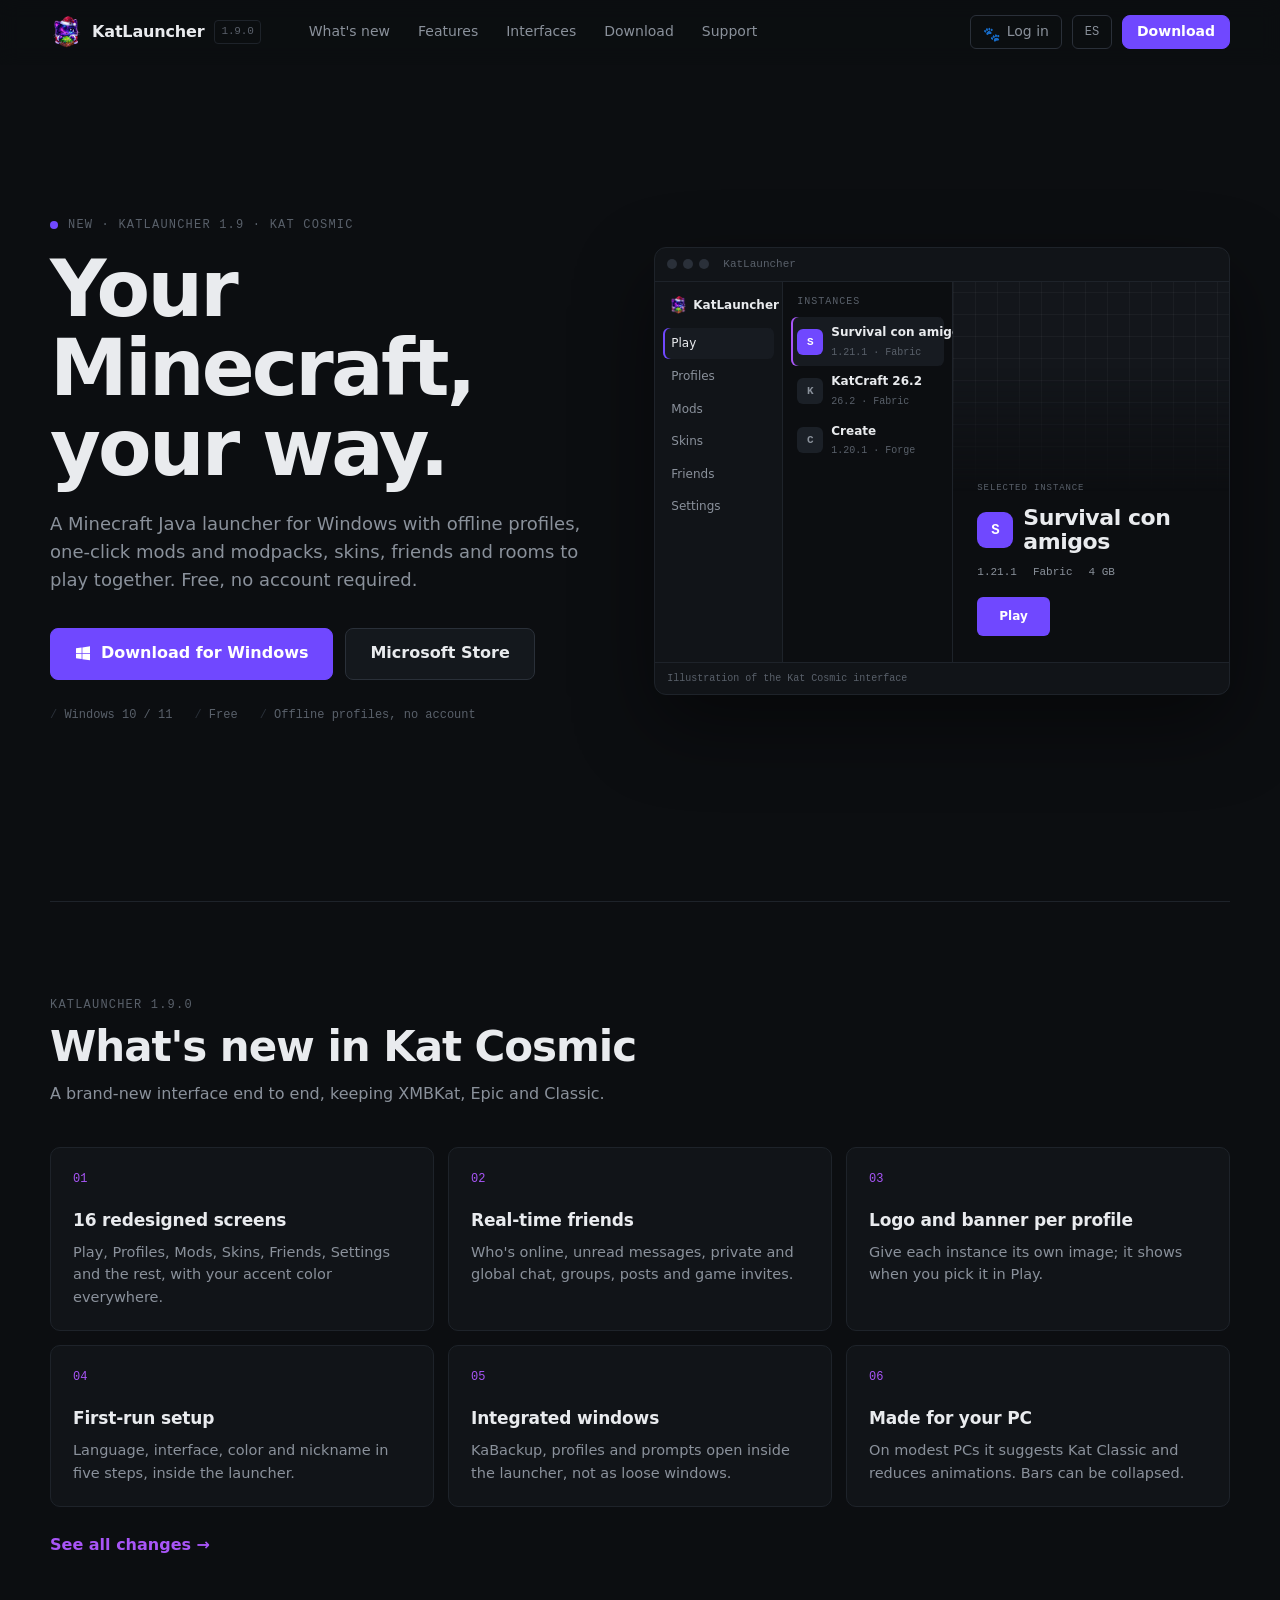
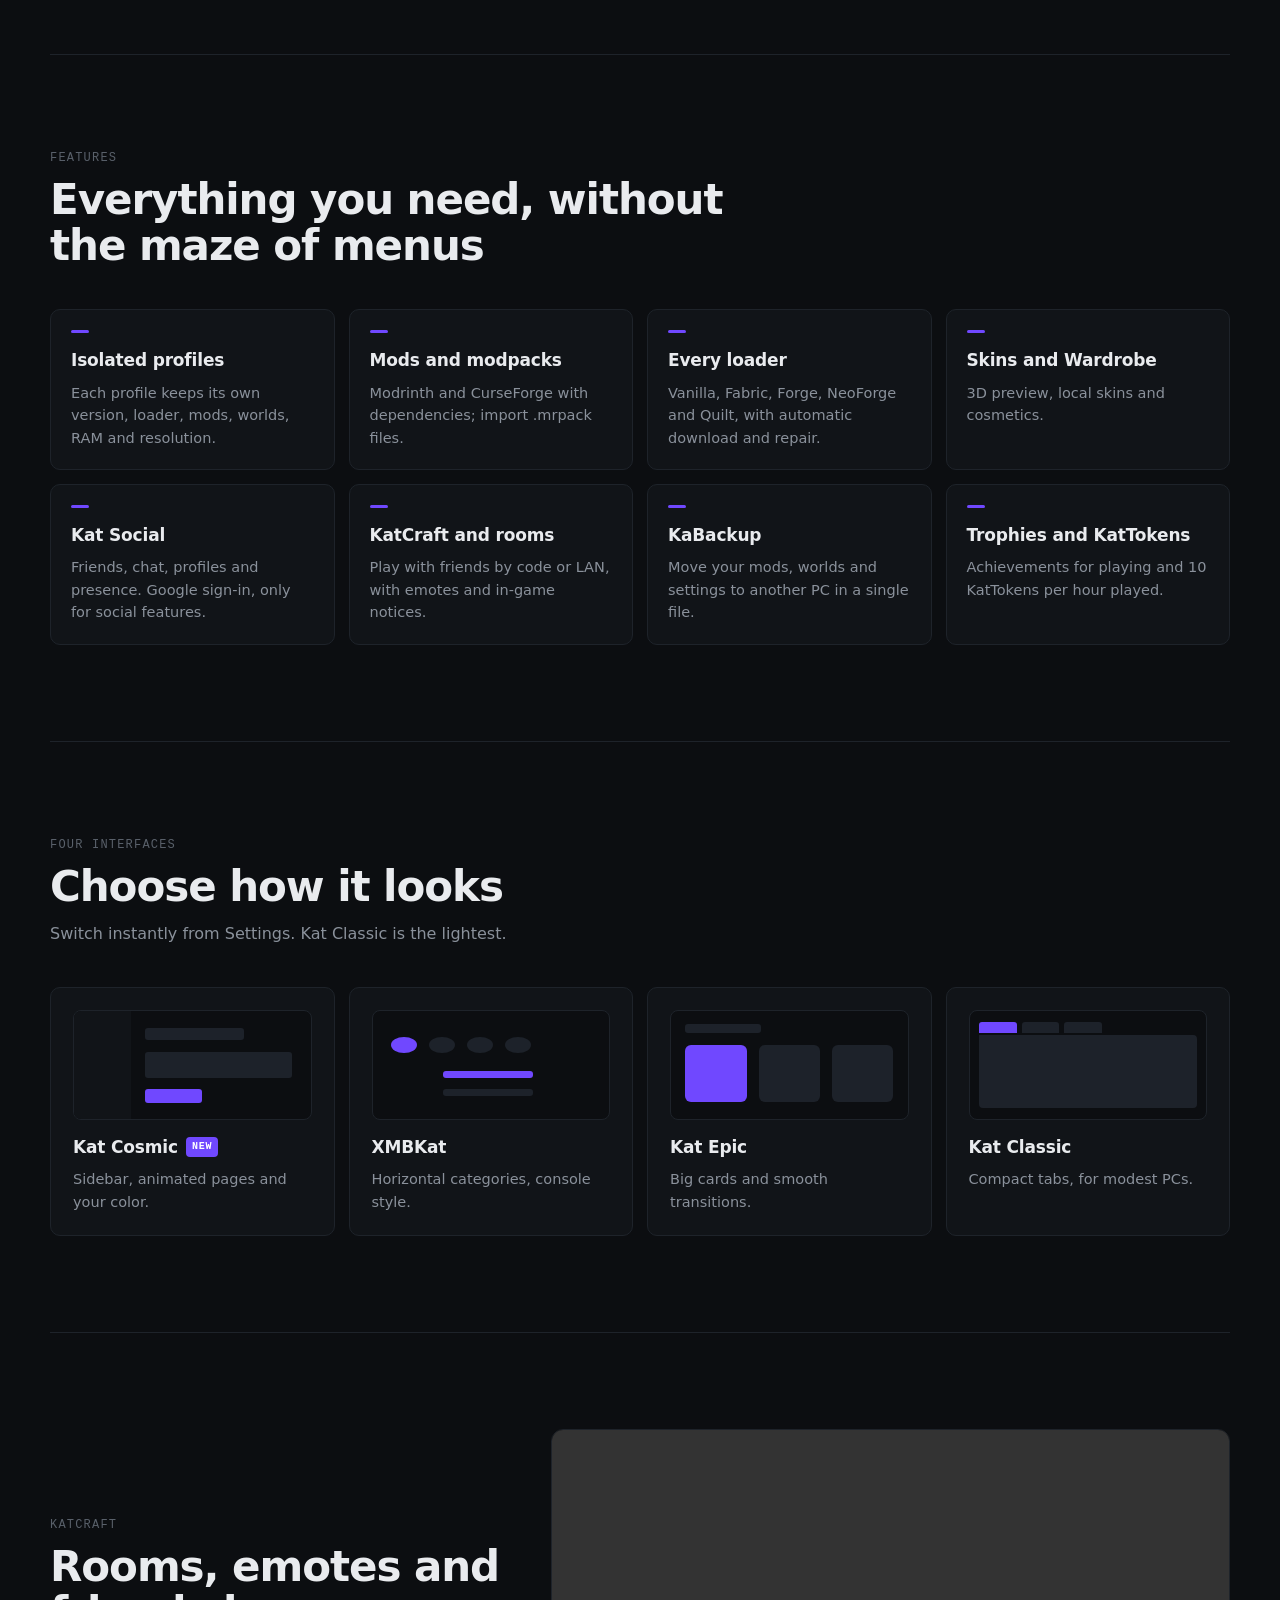
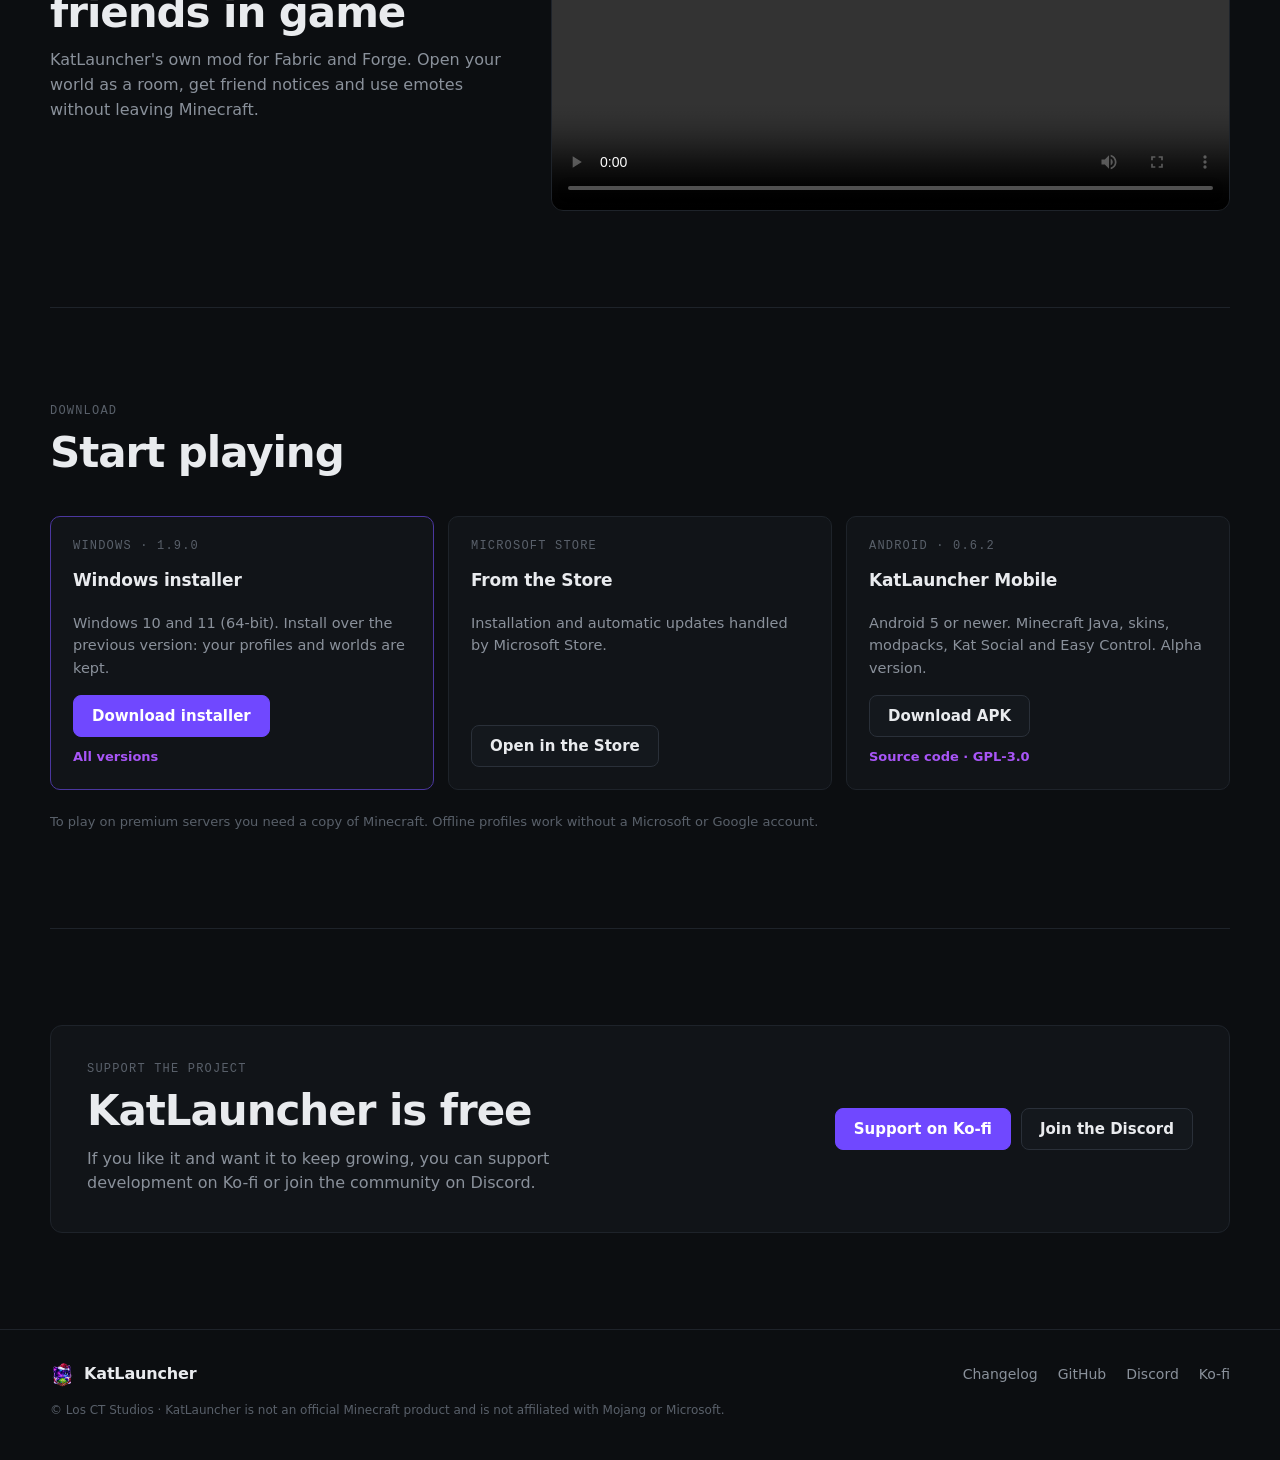
==== commit af694431: "Web 1.9: portada nueva con el estilo de Kat Cosmic - Diseño sobrio: fondo oscuro, un solo acento, si" ====
--- a/docs/index.html
+++ b/docs/index.html
@@ -1,384 +1,214 @@
-<!DOCTYPE html>
+<!doctype html>
 <html lang="es">
 <head>
-  <meta charset="UTF-8" />
-  <meta name="viewport" content="width=device-width, initial-scale=1.0" />
-  <meta name="description" content="Kat Launcher 1.8.2: perfiles offline, KatCraft, Kat Social, trofeos, skins, mods, modpacks y cuatro interfaces." />
-  <title data-i18n="doc-title">Kat Launcher | Tu aventura empieza aquí</title>
-  <link rel="preconnect" href="https://fonts.googleapis.com">
-  <link rel="preconnect" href="https://fonts.gstatic.com" crossorigin>
-  <link href="https://fonts.googleapis.com/css2?family=Inter:wght@400;500;600;700;800;900&family=Space+Grotesk:wght@500;600;700&display=swap" rel="stylesheet">
-  <link rel="stylesheet" href="styles.css" />
-  <link rel="icon" href="favicon.ico?v=2" sizes="any">
-  <link rel="icon" type="image/png" href="assets/kat-launcher-logo.png">
+<meta charset="utf-8">
+<meta name="viewport" content="width=device-width, initial-scale=1">
+<title>KatLauncher · Tu Minecraft, a tu manera</title>
+<meta name="description" content="KatLauncher 1.9: launcher de Minecraft Java para Windows con perfiles offline, mods, modpacks, skins, Kat Social, KatCraft y la nueva interfaz Kat Cosmic.">
+<meta property="og:title" content="KatLauncher 1.9 · Kat Cosmic">
+<meta property="og:description" content="Perfiles offline, mods, modpacks, skins, amigos y salas. Gratis para Windows.">
+<meta property="og:image" content="assets/kat-launcher-logo.png">
+<meta name="theme-color" content="#0c0e11">
+<link rel="icon" href="favicon.ico">
+<link rel="stylesheet" href="site.css">
 </head>
 <body>
-  <div id="preloader" role="status" aria-live="polite" aria-label="Cargando" data-i18n-aria-label="a-loading">
-    <div class="loader-spin">
-      <div class="slice"></div><div class="slice"></div><div class="slice"></div>
-      <div class="slice"></div><div class="slice"></div><div class="slice"></div>
-    </div>
-    <div class="loader-pct" id="loaderPct">0%</div>
+<a class="skip" href="#main" data-i18n="skip">Saltar al contenido</a>
+
+<header class="top" id="top">
+  <div class="wrap top-row">
+    <a class="brand" href="#inicio">
+      <img class="kat-logo" src="assets/kat-launcher-logo.png" alt="" width="32" height="32">
+      <span>KatLauncher</span><span class="ver mono">1.9.0</span>
+    </a>
+    <nav class="nav" id="nav" aria-label="Principal">
+      <a href="#novedades" data-i18n="nav-new">Novedades</a>
+      <a href="#funciones" data-i18n="nav-features">Funciones</a>
+      <a href="#interfaces" data-i18n="nav-ui">Interfaces</a>
+      <a href="#descargar" data-i18n="nav-download">Descargar</a>
+      <a href="#apoyar" data-i18n="nav-support">Apoyar</a>
+    </nav>
+    <div class="top-actions">
+      <div class="auth-widget" id="authWidget" hidden></div>
+      <button class="lang" id="lang" type="button" aria-label="Cambiar idioma / Change language">EN</button>
+      <a class="btn primary small hide-sm" href="#descargar" data-i18n="nav-cta">Descargar</a>
+      <button class="menu-btn" id="menuBtn" type="button" aria-label="Menú" aria-expanded="false"><span></span><span></span></button>
+    </div>
   </div>
-
-  <div class="cursor-dot" id="cursorDot">
-    <svg viewBox="0 0 28 28" fill="none">
-      <path d="M5 3 L23 14 L14 16 L11 24 Z" fill="currentColor" stroke="rgba(0,0,0,.28)" stroke-width=".8" stroke-linejoin="round"/>
-    </svg>
+</header>
+
+<main id="main">
+  <!-- Portada -->
+  <section class="hero wrap" id="inicio">
+    <div class="hero-text">
+      <div class="eyebrow reveal"><span class="dot"></span><span data-i18n="hero-eyebrow">Nuevo · KatLauncher 1.9 · Kat Cosmic</span></div>
+      <h1 class="display reveal" data-i18n="hero-title">Tu Minecraft,<br>a tu manera.</h1>
+      <p class="lead reveal" data-i18n="hero-lead">Un launcher de Minecraft Java para Windows con perfiles offline, mods y modpacks en un clic, skins, amigos y salas para jugar juntos. Gratis y sin cuenta obligatoria.</p>
+      <div class="cta reveal">
+        <a class="btn primary big" href="https://github.com/FerCT-oct/losctstudios-katstudios/releases/download/v1.9.0/KatLauncher-Setup-1.9.0.exe">
+          <svg viewBox="0 0 16 16" aria-hidden="true"><path d="M1 2.3 6.6 1.5v5.4H1zm6.4-.9L15 .3v6.6H7.4zM1 7.7h5.6v5.4L1 12.3zm6.4 0H15v6.6l-7.6-1.1z"/></svg>
+          <span data-i18n="hero-dl">Descargar para Windows</span>
+        </a>
+        <a class="btn big" href="https://apps.microsoft.com/detail/9PC3M6KB2LHJ" rel="noopener" data-i18n="hero-store">Microsoft Store</a>
+      </div>
+      <ul class="facts mono reveal">
+        <li data-i18n="fact-1">Windows 10 / 11</li>
+        <li data-i18n="fact-2">Gratis</li>
+        <li data-i18n="fact-3">Perfiles offline sin cuenta</li>
+      </ul>
+    </div>
+
+    <!-- Ilustración de Kat Cosmic hecha con HTML (no es una captura) -->
+    <figure class="mock reveal" aria-label="Ilustración de la interfaz Kat Cosmic">
+      <div class="mock-bar"><i></i><i></i><i></i><span class="mono">KatLauncher</span></div>
+      <div class="mock-body">
+        <aside class="mock-side">
+          <div class="ms-brand"><img class="kat-logo" src="assets/kat-launcher-logo.png" alt=""><b>KatLauncher</b></div>
+          <span class="on" data-i18n="m-play">Jugar</span><span data-i18n="m-profiles">Perfiles</span><span>Mods</span><span>Skins</span><span data-i18n="m-friends">Amigos</span><span data-i18n="m-settings">Configuración</span>
+        </aside>
+        <div class="mock-list">
+          <div class="ml-title mono" data-i18n="m-instances">INSTANCIAS</div>
+          <div class="ml-row on"><b>S</b><div><strong>Survival con amigos</strong><small class="mono">1.21.1 · Fabric</small></div></div>
+          <div class="ml-row"><b>K</b><div><strong>KatCraft 26.2</strong><small class="mono">26.2 · Fabric</small></div></div>
+          <div class="ml-row"><b>C</b><div><strong>Create</strong><small class="mono">1.20.1 · Forge</small></div></div>
+        </div>
+        <div class="mock-hero">
+          <div class="mh-banner"></div>
+          <div class="mono mh-eyebrow" data-i18n="m-selected">INSTANCIA SELECCIONADA</div>
+          <div class="mh-title"><b class="mh-logo">S</b><span>Survival con amigos</span></div>
+          <div class="mh-meta mono"><span>1.21.1</span><span>Fabric</span><span>4 GB</span></div>
+          <div class="mh-play" data-i18n="m-play">Jugar</div>
+        </div>
+      </div>
+      <figcaption class="mono" data-i18n="mock-caption">Ilustración de la interfaz Kat Cosmic</figcaption>
+    </figure>
+  </section>
+
+  <!-- Novedades -->
+  <section class="section wrap" id="novedades">
+    <header class="sec-head reveal">
+      <div class="eyebrow mono" data-i18n="new-eyebrow">KatLauncher 1.9.0</div>
+      <h2 data-i18n="new-title">Lo nuevo de Kat Cosmic</h2>
+      <p class="muted" data-i18n="new-lead">Una interfaz nueva de punta a punta, sin perder XMBKat, Epic ni Classic.</p>
+    </header>
+    <div class="grid three">
+      <article class="card reveal"><div class="num mono">01</div><h3 data-i18n="n1-t">16 pantallas rediseñadas</h3><p data-i18n="n1-d">Jugar, Perfiles, Mods, Skins, Amigos, Configuración y el resto, con tu color de acento en todo.</p></article>
+      <article class="card reveal"><div class="num mono">02</div><h3 data-i18n="n2-t">Amigos en tiempo real</h3><p data-i18n="n2-d">Quién está conectado, mensajes sin leer, chat privado y global, grupos, publicaciones e invitaciones a jugar.</p></article>
+      <article class="card reveal"><div class="num mono">03</div><h3 data-i18n="n3-t">Logo y banner por perfil</h3><p data-i18n="n3-d">Dale a cada instancia su propia imagen; se ve al elegirla en Jugar.</p></article>
+      <article class="card reveal"><div class="num mono">04</div><h3 data-i18n="n4-t">Configuración inicial</h3><p data-i18n="n4-d">Idioma, interfaz, color y nickname en cinco pasos, dentro del launcher.</p></article>
+      <article class="card reveal"><div class="num mono">05</div><h3 data-i18n="n5-t">Ventanas integradas</h3><p data-i18n="n5-d">KaBackup, perfiles y avisos se abren dentro del launcher, no en ventanas sueltas.</p></article>
+      <article class="card reveal"><div class="num mono">06</div><h3 data-i18n="n6-t">Pensado para tu PC</h3><p data-i18n="n6-d">En equipos modestos sugiere Kat Classic y reduce animaciones. Las barras se pueden plegar.</p></article>
+    </div>
+    <p class="more reveal"><a class="link" href="changelog.html" data-i18n="new-more">Ver todas las novedades →</a></p>
+  </section>
+
+  <!-- Funciones -->
+  <section class="section wrap" id="funciones">
+    <header class="sec-head reveal">
+      <div class="eyebrow mono" data-i18n="feat-eyebrow">Funciones</div>
+      <h2 data-i18n="feat-title">Todo lo que necesitas, sin el menú laberinto</h2>
+    </header>
+    <div class="grid four features">
+      <article class="feat reveal"><h3 data-i18n="f1-t">Perfiles aislados</h3><p data-i18n="f1-d">Cada perfil guarda su versión, loader, mods, mundos, RAM y resolución.</p></article>
+      <article class="feat reveal"><h3 data-i18n="f2-t">Mods y modpacks</h3><p data-i18n="f2-d">Modrinth y CurseForge con dependencias; importa archivos .mrpack.</p></article>
+      <article class="feat reveal"><h3 data-i18n="f3-t">Todos los loaders</h3><p data-i18n="f3-d">Vanilla, Fabric, Forge, NeoForge y Quilt, con descarga y reparación automática.</p></article>
+      <article class="feat reveal"><h3 data-i18n="f4-t">Skins y Wardrobe</h3><p data-i18n="f4-d">Vista 3D, skins locales y cosméticos.</p></article>
+      <article class="feat reveal"><h3>Kat Social</h3><p data-i18n="f5-d">Amigos, chat, perfiles y presencia. Inicio con Google, solo para lo social.</p></article>
+      <article class="feat reveal"><h3 data-i18n="f6-t">KatCraft y salas</h3><p data-i18n="f6-d">Juega con amigos por código o en LAN, con emotes y avisos dentro del juego.</p></article>
+      <article class="feat reveal"><h3>KaBackup</h3><p data-i18n="f7-d">Lleva tus mods, mundos y ajustes a otra PC en un solo archivo.</p></article>
+      <article class="feat reveal"><h3 data-i18n="f8-t">Trofeos y KatTokens</h3><p data-i18n="f8-d">Logros por jugar y 10 KatTokens por hora de partida.</p></article>
+    </div>
+  </section>
+
+  <!-- Interfaces -->
+  <section class="section wrap" id="interfaces">
+    <header class="sec-head reveal">
+      <div class="eyebrow mono" data-i18n="ui-eyebrow">Cuatro interfaces</div>
+      <h2 data-i18n="ui-title">Elige cómo se ve</h2>
+      <p class="muted" data-i18n="ui-lead">Se cambia al instante desde Configuración. Kat Classic es la más ligera.</p>
+    </header>
+    <div class="grid four">
+      <article class="ui reveal"><div class="mini m-cosmic"><i class="s"></i><i class="h"></i><i class="c"></i><i class="b a"></i></div><h3>Kat Cosmic <span class="tag mono" data-i18n="tag-new">Nueva</span></h3><p data-i18n="ui1">Barra lateral, páginas animadas y tu color.</p></article>
+      <article class="ui reveal"><div class="mini m-xmb"><i class="r a" style="left:8%"></i><i class="r" style="left:24%"></i><i class="r" style="left:40%"></i><i class="r" style="left:56%"></i><i class="l a" style="top:56%"></i><i class="l" style="top:72%"></i></div><h3>XMBKat</h3><p data-i18n="ui2">Categorías horizontales, estilo consola.</p></article>
+      <article class="ui reveal"><div class="mini m-epic"><i class="t"></i><i class="k a" style="left:6%"></i><i class="k" style="left:37%"></i><i class="k" style="left:68%"></i></div><h3>Kat Epic</h3><p data-i18n="ui3">Tarjetas grandes y transiciones suaves.</p></article>
+      <article class="ui reveal"><div class="mini m-classic"><i class="tab a" style="left:4%"></i><i class="tab" style="left:22%"></i><i class="tab" style="left:40%"></i><i class="p"></i></div><h3>Kat Classic</h3><p data-i18n="ui4">Pestañas compactas, para PCs modestos.</p></article>
+    </div>
+  </section>
+
+  <!-- KatCraft en vídeo -->
+  <section class="section wrap media" id="katcraft">
+    <div class="media-text reveal">
+      <div class="eyebrow mono">KatCraft</div>
+      <h2 data-i18n="kc-title">Salas, emotes y amigos dentro del juego</h2>
+      <p class="muted" data-i18n="kc-lead">El mod propio de KatLauncher para Fabric y Forge. Abre tu mundo como sala, recibe avisos de amigos y usa emotes sin salir de Minecraft.</p>
+    </div>
+    <div class="video reveal">
+      <video src="assets/katcraft-demo.mp4" controls preload="metadata" playsinline></video>
+    </div>
+  </section>
+
+  <!-- Descargar -->
+  <section class="section wrap" id="descargar">
+    <header class="sec-head reveal">
+      <div class="eyebrow mono" data-i18n="dl-eyebrow">Descargar</div>
+      <h2 data-i18n="dl-title">Empieza a jugar</h2>
+    </header>
+    <div class="grid three downloads">
+      <article class="dl main reveal">
+        <div class="eyebrow mono">Windows · 1.9.0</div>
+        <h3 data-i18n="dl-win">Instalador para Windows</h3>
+        <p data-i18n="dl-win-d">Windows 10 y 11 (64 bits). Instala sobre la versión anterior: tus perfiles y mundos se conservan.</p>
+        <a class="btn primary" href="https://github.com/FerCT-oct/losctstudios-katstudios/releases/download/v1.9.0/KatLauncher-Setup-1.9.0.exe" data-i18n="dl-win-btn">Descargar instalador</a>
+        <a class="link small" href="https://github.com/FerCT-oct/losctstudios-katstudios/releases" data-i18n="dl-all">Todas las versiones</a>
+      </article>
+      <article class="dl reveal">
+        <div class="eyebrow mono">Microsoft Store</div>
+        <h3 data-i18n="dl-store">Desde la Store</h3>
+        <p data-i18n="dl-store-d">Instalación y actualizaciones automáticas a cargo de Microsoft Store.</p>
+        <a class="btn" href="https://apps.microsoft.com/detail/9PC3M6KB2LHJ" rel="noopener" data-i18n="dl-store-btn">Abrir en la Store</a>
+      </article>
+      <article class="dl reveal">
+        <div class="eyebrow mono">Android · 0.6.2</div>
+        <h3>KatLauncher Mobile</h3>
+        <p data-i18n="dl-mobile-d">Android 5 o superior. Minecraft Java, skins, modpacks, Kat Social y Easy Control. Versión alpha.</p>
+        <a class="btn" href="https://github.com/FerCT-oct/losctstudios-katstudios/releases/download/mobile-v0.6.2/KatLauncher-Mobile-0.6.2-compact.apk" data-i18n="dl-mobile-btn">Descargar APK</a>
+        <a class="link small" href="https://github.com/FerCT-oct/losctstudios-katstudios/releases/download/mobile-v0.6.2/KatLauncher-Mobile-0.6.2-fuentes.zip" data-i18n="dl-mobile-src">Código fuente · GPL-3.0</a>
+      </article>
+    </div>
+    <p class="note reveal" data-i18n="dl-note">Para jugar en servidores premium necesitas una copia de Minecraft. Los perfiles offline funcionan sin cuenta de Microsoft ni de Google.</p>
+  </section>
+
+  <!-- Apoyar -->
+  <section class="section wrap" id="apoyar">
+    <div class="support reveal">
+      <div>
+        <div class="eyebrow mono" data-i18n="sup-eyebrow">Apoya el proyecto</div>
+        <h2 data-i18n="sup-title">KatLauncher es gratis</h2>
+        <p class="muted" data-i18n="sup-lead">Si te gusta y quieres que siga creciendo, puedes apoyar su desarrollo en Ko-fi o sumarte a la comunidad en Discord.</p>
+      </div>
+      <div class="support-actions">
+        <a class="btn primary" href="https://ko-fi.com/katlauncher" rel="noopener" data-i18n="sup-kofi">Apoyar en Ko-fi</a>
+        <a class="btn" href="https://discord.gg/HqFqWEC8tR" rel="noopener" data-i18n="sup-discord">Entrar al Discord</a>
+      </div>
+    </div>
+  </section>
+</main>
+
+<footer class="foot">
+  <div class="wrap foot-row">
+    <div class="brand"><img class="kat-logo" src="assets/kat-launcher-logo.png" alt="" width="24" height="24"><span>KatLauncher</span></div>
+    <nav class="foot-links" aria-label="Pie">
+      <a href="changelog.html" data-i18n="ft-changelog">Novedades</a>
+      <a href="https://github.com/FerCT-oct/losctstudios-katstudios/releases">GitHub</a>
+      <a href="https://discord.gg/HqFqWEC8tR">Discord</a>
+      <a href="https://ko-fi.com/katlauncher">Ko-fi</a>
+    </nav>
+    <p class="fine" data-i18n="ft-legal">© Los CT Studios · KatLauncher no es un producto oficial de Minecraft ni está afiliado a Mojang o Microsoft.</p>
   </div>
-  <div class="cursor-label" id="cursorLabel">Kat Launcher</div>
-
-  <div class="video-bg" aria-hidden="true">
-    <video id="bgVideo" muted loop playsinline preload="none"></video>
-    
-  </div>
-  <div class="video-tint" aria-hidden="true"></div>
-  <div class="stars" aria-hidden="true"></div>
-  <div class="glow glow-one" aria-hidden="true"></div>
-  <div class="glow glow-two" aria-hidden="true"></div>
-
-  <header class="navbar">
-    <a class="brand" href="#inicio" aria-label="Kat Launcher, inicio" data-i18n-aria-label="a-home">
-      <img src="assets/kat-launcher-logo.png" alt="Logo de Kat Launcher" data-i18n-alt="a-logo" />
-      <span>Kat Launcher</span>
-    </a>
-
-    <div class="navbar-actions">
-      <div class="auth-widget" id="authWidget" hidden></div>
-
-      <button class="lang-toggle-btn" id="langToggleBtn" aria-label="Cambiar idioma / Change language" data-i18n-aria-label="a-language">
-        <span class="lang-icon">🌐</span>
-        <span class="lang-text">EN / ES</span>
-      </button>
-
-      <button class="menu-button" aria-label="Abrir menú" data-i18n-aria-label="a-menu" aria-expanded="false">
-        <span></span><span></span><span></span>
-      </button>
-    </div>
-
-    <nav class="nav-links">
-      <a href="#caracteristicas" data-i18n="nav-features">Características</a>
-      <a href="#comparativa" data-i18n="nav-compare">Comparativa</a>
-      <a href="#mods" data-i18n="nav-mods">Mods</a>
-      <a href="#personalizacion" data-i18n="nav-custom">Personalización</a>
-      <a href="https://discord.gg/HqFqWEC8tR" target="_blank" rel="noopener noreferrer" class="nav-discord" data-i18n="nav-discord">Discord</a>
-      <a href="#donar" class="nav-donate" data-i18n="donate-nav">☕ Donar</a>
-      <a href="#descargar" class="nav-download" data-i18n="nav-download">Descargar</a>
-    </nav>
-  </header>
-
-  <main>
-    <section class="hero" id="inicio">
-      <div class="hero-copy">
-        <div class="eyebrow"><span class="eyebrow-dot" aria-hidden="true"></span> <span data-i18n="hero-eyebrow">Creado para jugadores de Minecraft</span></div>
-        <h1 data-i18n="hero-title">Tu Minecraft.<br><em>A tu manera.</em></h1>
-        <p data-i18n="hero-desc">
-          KatLauncher 1.7.2 reúne perfiles aislados, Kat Social, KatCraft,
-          trofeos, capturas, skins y mods en una experiencia completamente personalizable.
-        </p>
-
-        <div class="hero-actions">
-          <a class="button primary" href="#descargar" data-i18n="hero-download">
-            <svg viewBox="0 0 24 24" aria-hidden="true">
-              <path d="M12 3v12m0 0 5-5m-5 5-5-5M5 21h14" />
-            </svg>
-            Descargar para Windows
-          </a>
-          <a class="button secondary discord-hero-btn" href="https://discord.gg/HqFqWEC8tR" target="_blank" rel="noopener noreferrer" data-i18n="hero-discord">
-            <svg viewBox="0 0 24 24" aria-hidden="true" class="discord-svg">
-              <path d="M20.317 4.37a19.791 19.791 0 0 0-4.885-1.515a.074.074 0 0 0-.079.03c-.21.375-.444.807-.608 1.2a18.336 18.336 0 0 0-5.487 0a13.14 13.14 0 0 0-.617-1.2a.077.077 0 0 0-.079-.03A19.736 19.736 0 0 0 3.677 4.37a.07.07 0 0 0-.032.027C.533 9.046-.32 13.58.099 18.057a.08.08 0 0 0 .031.057a19.9 19.9 0 0 0 5.993 3.03a.078.077 0 0 0 .084-.028a14.09 14.09 0 0 0 1.226-1.994a.076.076 0 0 0-.041-.106a13.107 13.107 0 0 1-1.873-.894a.077.077 0 0 1-.008-.128a10.2 10.2 0 0 0 .372-.292a.074.074 0 0 1 .077-.01c3.92 1.793 8.18 1.793 12.061 0a.074.074 0 0 1 .078.009c.12.099.244.19.372.292a.077.077 0 0 1-.006.127a12.299 12.299 0 0 1-1.873.894a.077.077 0 0 0-.041.107c.36.698.772 1.362 1.225 1.993a.076.076 0 0 0 .084.028a19.839 19.839 0 0 0 6.002-3.03a.077.077 0 0 0 .032-.054c.5-5.177-.838-9.674-3.549-13.66a.061.061 0 0 0-.031-.03zM8.02 15.33c-1.183 0-2.157-1.085-2.157-2.419c0-1.333.956-2.419 2.156-2.419c1.21 0 2.176 1.096 2.157 2.42c0 1.333-.956 2.418-2.156 2.418zm7.975 0c-1.183 0-2.157-1.085-2.157-2.419c0-1.333.955-2.419 2.157-2.419c1.21 0 2.176 1.096 2.157 2.42c0 1.333-.946 2.418-2.157 2.418z" fill="currentColor"/>
-            </svg>
-            Unirse a la comunidad
-          </a>
-        </div>
-
-        <div class="hero-meta">
-          <span><b>✓</b> <span data-i18n="hero-meta-free">Gratis</span></span>
-          <span><b>✓</b> <span data-i18n="hero-meta-fast">Rápido</span></span>
-          <span><b>✓</b> <span data-i18n="hero-meta-loaders">Fabric, Forge, NeoForge y Quilt</span></span>
-        </div>
-      </div>
-
-      <div class="hero-visual">
-        <div class="orbit orbit-one"></div>
-        <div class="orbit orbit-two"></div>
-        <div class="logo-card">
-          <div class="logo-shine"></div>
-          <img src="assets/kat-launcher-logo.png" alt="Gato cósmico de Kat Launcher sosteniendo un bloque de césped" data-i18n-alt="a-cat" />
-        </div>
-        <div class="floating-badge badge-fabric">
-          <span class="dot fabric"></span>
-          Fabric
-        </div>
-        <div class="floating-badge badge-forge">
-          <span class="dot forge"></span>
-          Forge
-        </div>
-        <div class="floating-badge badge-neoforge">
-          <span class="dot neoforge"></span>
-          NeoForge
-        </div>
-        <div class="floating-badge badge-quilt">
-          <span class="dot quilt"></span>
-          Quilt
-        </div>
-      </div>
-    </section>
-
-
-    <section class="section music-demo" id="kat-music">
-      <div class="section-heading">
-        <span class="section-kicker" data-i18n="music-kicker">🎵 FUNCIÓN ESTRELLA · 1.7.2</span>
-        <h2 data-i18n="music-title">Tu aventura tiene soundtrack.</h2>
-        <p data-i18n="music-desc">Kat Music: pon tu música y contrólala sin salir de Minecraft. Mira la demostración de Oliver.</p>
-      </div>
-      <video controls playsinline preload="metadata" poster="assets/kat-music-poster.jpg" aria-label="Demostración de Kat Music en Minecraft">
-        <source src="assets/katcraft-demo.mp4" type="video/mp4">
-      </video>
-      <p class="music-commands"><code>/song URL</code> · <code>/play</code> · <code>/stop</code> · <code>/letkatchose</code></p>
-      <p data-i18n="music-note">YouTube usa un MP3 temporal que se borra al terminar. Spotify se reproduce en su aplicación oficial.</p>
-    </section>
-
-    <section class="stats" aria-label="Estadísticas de Kat Launcher" data-i18n-aria-label="a-stats">
-      <div><strong>4</strong><span data-i18n="stats-loaders">Modloaders</span></div>
-      <div><strong>∞</strong><span data-i18n="stats-profiles">Perfiles</span></div>
-      <div><strong>1 <span data-i18n="stats-click">clic</span></strong><span data-i18n="stats-play">Para jugar</span></div>
-      <div><strong>1.8.2</strong><span data-i18n="stats-version">Versión actual</span></div>
-      <div class="stat-tokens"><strong>🪙</strong><span data-i18n="stats-tokens">KatTokens · Próximamente</span></div>
-    </section>
-
-    <section class="section comparison-section" id="comparativa">
-      <div class="section-heading comparison-heading">
-        <span class="section-kicker" data-i18n="compare-kicker">Elige con los ojos abiertos</span>
-        <h2 data-i18n="compare-title">No somos otro botón para abrir Minecraft</h2>
-        <p data-i18n="compare-desc">KatLauncher convierte el launcher en una experiencia social, personalizable y conectada con el juego.</p>
-      </div>
-      <div class="comparison-shell">
-        <div class="comparison-scroll" tabindex="0">
-          <table class="comparison-table"><caption data-i18n="compare-caption">Comparativa · 7 de octubre de 2026</caption><thead><tr><th scope="col" data-i18n="compare-features">Funciones</th><th scope="col" class="kat-column"><img src="assets/kat-launcher-logo.png" alt="" width="32"><strong>KatLauncher</strong></th><th scope="col"><a href="https://tlauncher.org/en/news_26/modpack-system_5100.html" target="_blank" rel="noopener noreferrer">TLauncher</a></th><th scope="col"><a href="https://docs.skmedix.pl/" target="_blank" rel="noopener noreferrer">SKlauncher</a><small>4.0 beta</small></th><th scope="col"><a href="https://crystal-launcher.net/" target="_blank" rel="noopener noreferrer">Crystal Launcher</a></th><th scope="col"><a href="https://prismlauncher.org/" target="_blank" rel="noopener noreferrer">Prism Launcher</a></th><th scope="col"><a href="https://modrinth.com/app" target="_blank" rel="noopener noreferrer">Modrinth App</a></th><th scope="col"><a href="https://atlauncher.com/about" target="_blank" rel="noopener noreferrer">ATLauncher</a></th><th scope="col"><a href="https://www.curseforge.com/download/app" target="_blank" rel="noopener noreferrer">CurseForge</a></th></tr></thead><tbody><tr><th scope="row" data-i18n="compare-offline">Cuenta local sin login previo</th><td class="kat-column"><span class="status yes" data-i18n="compare-yes">Sí</span></td><td><span class="status yes" data-i18n="compare-yes">Sí</span></td><td><span class="status yes" data-i18n="compare-yes">Sí</span></td><td><span class="status yes" data-i18n="compare-yes">Sí</span></td><td><span class="status no" data-i18n="compare-unknown">Sin confirmar</span></td><td><span class="status no" data-i18n="compare-unknown">Sin confirmar</span></td><td><span class="status no" data-i18n="compare-unknown">Sin confirmar</span></td><td><span class="status no" data-i18n="compare-unknown">Sin confirmar</span></td></tr><tr><th scope="row" data-i18n="compare-instances">Instancias y perfiles separados</th><td class="kat-column"><span class="status yes" data-i18n="compare-yes">Sí</span></td><td><span class="status partial" data-i18n="compare-partial">Parcial</span></td><td><span class="status yes" data-i18n="compare-yes">Sí</span></td><td><span class="status yes" data-i18n="compare-yes">Sí</span></td><td><span class="status yes" data-i18n="compare-yes">Sí</span></td><td><span class="status yes" data-i18n="compare-yes">Sí</span></td><td><span class="status yes" data-i18n="compare-yes">Sí</span></td><td><span class="status yes" data-i18n="compare-yes">Sí</span></td></tr><tr><th scope="row" data-i18n="compare-deps">Gestión e instalación de mods</th><td class="kat-column"><span class="status yes" data-i18n="compare-yes">Sí</span></td><td><span class="status yes" data-i18n="compare-yes">Sí</span></td><td><span class="status yes" data-i18n="compare-yes">Sí</span></td><td><span class="status partial" data-i18n="compare-partial">Parcial</span></td><td><span class="status yes" data-i18n="compare-yes">Sí</span></td><td><span class="status yes" data-i18n="compare-yes">Sí</span></td><td><span class="status yes" data-i18n="compare-yes">Sí</span></td><td><span class="status yes" data-i18n="compare-yes">Sí</span></td></tr><tr><th scope="row" data-i18n="compare-packs">Instalación de modpacks</th><td class="kat-column"><span class="status yes" data-i18n="compare-yes">Sí</span></td><td><span class="status yes" data-i18n="compare-yes">Sí</span></td><td><span class="status no" data-i18n="compare-unknown">Sin confirmar</span></td><td><span class="status yes" data-i18n="compare-yes">Sí</span></td><td><span class="status yes" data-i18n="compare-yes">Sí</span></td><td><span class="status yes" data-i18n="compare-yes">Sí</span></td><td><span class="status yes" data-i18n="compare-yes">Sí</span></td><td><span class="status yes" data-i18n="compare-yes">Sí</span></td></tr><tr><th scope="row" data-i18n="compare-social">Chat global, amigos y mensajes privados</th><td class="kat-column"><span class="status yes" data-i18n="compare-yes">Sí</span></td><td><span class="status no" data-i18n="compare-unknown">Sin confirmar</span></td><td><span class="status no" data-i18n="compare-unknown">Sin confirmar</span></td><td><span class="status no" data-i18n="compare-unknown">Sin confirmar</span></td><td><span class="status no" data-i18n="compare-unknown">Sin confirmar</span></td><td><span class="status no" data-i18n="compare-unknown">Sin confirmar</span></td><td><span class="status no" data-i18n="compare-unknown">Sin confirmar</span></td><td><span class="status no" data-i18n="compare-unknown">Sin confirmar</span></td></tr><tr><th scope="row" data-i18n="compare-katcraft">KatCraft e invitaciones dentro del juego</th><td class="kat-column"><span class="status yes" data-i18n="compare-yes">Sí</span></td><td><span class="status no" data-i18n="compare-unknown">Sin confirmar</span></td><td><span class="status no" data-i18n="compare-unknown">Sin confirmar</span></td><td><span class="status no" data-i18n="compare-unknown">Sin confirmar</span></td><td><span class="status no" data-i18n="compare-unknown">Sin confirmar</span></td><td><span class="status no" data-i18n="compare-unknown">Sin confirmar</span></td><td><span class="status no" data-i18n="compare-unknown">Sin confirmar</span></td><td><span class="status no" data-i18n="compare-unknown">Sin confirmar</span></td></tr><tr><th scope="row" data-i18n="compare-pets">Mascotas KatPlus 3D y corona opcional</th><td class="kat-column"><span class="status yes" data-i18n="compare-yes">Sí</span></td><td><span class="status no" data-i18n="compare-unknown">Sin confirmar</span></td><td><span class="status no" data-i18n="compare-unknown">Sin confirmar</span></td><td><span class="status no" data-i18n="compare-unknown">Sin confirmar</span></td><td><span class="status no" data-i18n="compare-unknown">Sin confirmar</span></td><td><span class="status no" data-i18n="compare-unknown">Sin confirmar</span></td><td><span class="status no" data-i18n="compare-unknown">Sin confirmar</span></td><td><span class="status no" data-i18n="compare-unknown">Sin confirmar</span></td></tr><tr><th scope="row" data-i18n="compare-personality">Temas o personalización del launcher</th><td class="kat-column"><span class="status yes" data-i18n="compare-yes">Sí</span></td><td><span class="status no" data-i18n="compare-unknown">Sin confirmar</span></td><td><span class="status no" data-i18n="compare-unknown">Sin confirmar</span></td><td><span class="status partial" data-i18n="compare-partial">Parcial</span></td><td><span class="status yes" data-i18n="compare-yes">Sí</span></td><td><span class="status no" data-i18n="compare-unknown">Sin confirmar</span></td><td><span class="status no" data-i18n="compare-unknown">Sin confirmar</span></td><td><span class="status yes" data-i18n="compare-yes">Sí</span></td></tr></tbody></table>
-        </div>
-        <p class="comparison-note" data-i18n="compare-note">Revisada el 7 de octubre de 2026 con fuentes oficiales enlazadas en cada launcher. “Parcial” indica soporte relacionado o limitado; “Sin confirmar” significa que las fuentes consultadas no acreditan la función, no que sea imposible. SKlauncher incluye su beta 4.0. KatPlus requiere KatCraft; Mobile continúa en alpha.</p>
-      </div>
-    </section>
-
-    <section class="section" id="caracteristicas">
-      <div class="section-heading">
-        <span class="section-kicker" data-i18n="feat-kicker">Más que un launcher</span>
-        <h2 data-i18n="feat-title">Todo lo que necesitas, sin el menú laberinto</h2>
-        <p data-i18n="feat-desc">Funciones potentes con una interfaz clara. Cero caos, puro bloque.</p>
-      </div>
-
-      <div class="feature-grid">
-        <article class="feature-card large">
-          <div class="feature-icon">⚡</div>
-          <h3 data-i18n="feat-1-title">Perfiles completamente aislados</h3>
-          <p data-i18n="feat-1-desc">Cada perfil guarda su propia versión, loader, mods, mundos, RAM, resolución y argumentos JVM.</p>
-          <div class="mini-window">
-            <div class="window-top"><i></i><i></i><i></i></div>
-            <div class="profile-row active"><span class="cube grass"></span><b>Survival Quilt</b><small>1.21</small></div>
-            <div class="profile-row"><span class="cube purple"></span><b data-i18n="mock-pack">Modpack Cósmico</b><small>Fabric</small></div>
-            <div class="profile-row"><span class="cube orange"></span><b>Forge Adventure</b><small>Forge</small></div>
-          </div>
-        </article>
-
-        <article class="feature-card">
-          <div class="feature-icon">🧩</div>
-          <h3 data-i18n="feat-2-title">Mods desde Modrinth</h3>
-          <p data-i18n="feat-2-desc">Busca e instala mods compatibles con la versión y el loader del perfil activo.</p>
-        </article>
-
-        <article class="feature-card">
-          <div class="feature-icon">📦</div>
-          <h3 data-i18n="feat-3-title">Modpacks y archivos .mrpack</h3>
-          <p data-i18n="feat-3-desc">Instala packs de Modrinth o importa un archivo local como perfil independiente.</p>
-        </article>
-
-        <article class="feature-card">
-          <div class="feature-icon">🎨</div>
-          <h3 data-i18n="feat-4-title">Skins locales</h3>
-          <p data-i18n="feat-4-desc">Guarda, previsualiza y activa skins PNG con instalación automática de CustomSkinLoader.</p>
-        </article>
-
-        <article class="feature-card">
-          <div class="feature-icon">🛠️</div>
-          <h3 data-i18n="feat-5-title">Descarga y reparación</h3>
-          <p data-i18n="feat-5-desc">Comprueba assets, librerías y archivos de versión antes de iniciar y repara solo lo necesario.</p>
-        </article>
-
-        <article class="feature-card">
-          <div class="feature-icon">🐾</div>
-          <h3 data-i18n="feat-6-title">Kat Social</h3>
-          <p data-i18n="feat-6-desc">Amigos, solicitudes, chat global, mensajes privados, publicaciones, perfiles y presencia en tiempo real.</p>
-        </article>
-
-        <article class="feature-card">
-          <div class="feature-icon">🎮</div>
-          <h3 data-i18n="feat-7-title">KatCraft y salas públicas</h3>
-          <p data-i18n="feat-7-desc">Crea o descubre salas, administra la consola y consulta amigos, perfiles, trofeos y presencia desde el juego.</p>
-        </article>
-
-        <article class="feature-card">
-          <div class="feature-icon">🏆</div>
-          <h3 data-i18n="feat-8-title">Trofeos, capturas y personalidad</h3>
-          <p data-i18n="feat-8-desc">Rangos por tiempo jugado, galería de screenshots, sonidos, easter eggs y cuatro interfaces seleccionables.</p>
-        </article>
-      </div>
-    </section>
-
-    <section class="section loaders" id="mods">
-      <div class="loaders-copy">
-        <span class="section-kicker" data-i18n="mods-kicker">Compatibilidad real</span>
-        <h2 data-i18n="mods-title">Fabric, Forge, NeoForge y Quilt</h2>
-        <p data-i18n="mods-desc">
-          Cada perfil puede usar su propia versión de Minecraft y su propio
-          modloader. Kat Launcher mantiene las instancias separadas para que
-          los mods y configuraciones no se mezclen.
-        </p>
-        <ul>
-          <li data-i18n="mods-li-1"><span>✓</span> Instalación automática del loader</li>
-          <li data-i18n="mods-li-2"><span>✓</span> Mods filtrados por versión y loader en Modrinth</li>
-          <li data-i18n="mods-li-3"><span>✓</span> Perfiles independientes con RAM y resolución propias</li>
-          <li data-i18n="mods-li-4"><span>✓</span> Reparación de assets, librerías y archivos faltantes</li>
-        </ul>
-      </div>
-
-      <div class="loader-stack">
-        <div class="loader-card">
-          <div class="loader-logo fabric-logo">F</div>
-          <div><b>Fabric</b><span data-i18n="loader-fabric-desc">Ligero y rápido</span></div>
-          <small data-i18n="loader-compatible">Compatible</small>
-        </div>
-        <div class="loader-card featured">
-          <div class="loader-logo forge-logo">🔥</div>
-          <div><b>Forge</b><span data-i18n="loader-forge-desc">El clásico del modding</span></div>
-          <small data-i18n="loader-compatible">Compatible</small>
-        </div>
-        <div class="loader-card">
-          <div class="loader-logo neo-logo">N</div>
-          <div><b>NeoForge</b><span data-i18n="loader-neo-desc">Modding moderno</span></div>
-          <small data-i18n="loader-compatible">Compatible</small>
-        </div>
-        <div class="loader-card quilt-card">
-          <div class="loader-logo quilt-logo">Q</div>
-          <div><b>Quilt</b><span data-i18n="loader-quilt-desc">Flexible y comunitario</span></div>
-          <small data-i18n="loader-compatible">Compatible</small>
-        </div>
-      </div>
-    </section>
-
-    <section class="section customization" id="personalizacion">
-      <div class="custom-panel">
-        <div class="custom-preview">
-          <div class="fake-sidebar">
-            <img src="assets/kat-launcher-logo.png" alt="" />
-            <span class="active"></span><span></span><span></span><span></span>
-          </div>
-          <div class="fake-content">
-            <div class="fake-header"></div>
-            <div class="theme-cards">
-              <div class="theme theme-purple"></div>
-              <div class="theme theme-red"></div>
-              <div class="theme theme-blue"></div>
-            </div>
-            <div class="fake-lines"><i></i><i></i><i></i></div>
-          </div>
-        </div>
-
-        <div class="custom-copy">
-          <span class="section-kicker" data-i18n="custom-kicker">Configuración integrada</span>
-          <h2 data-i18n="custom-title">Ajusta el launcher a tu instalación</h2>
-          <p data-i18n="custom-desc">
-            Elige entre XMBKat, Epic, Kat Modern y Kat Normal. Cambia el color
-            de acento, idioma, Java, memoria y resolución desde un solo lugar.
-          </p>
-          <a class="text-link" href="#descargar" data-i18n="custom-link">Ver características <span>→</span></a>
-        </div>
-      </div>
-    </section>
-
-<section class="pet-trailer-section wardrobe-feature" id="wardrobe" aria-labelledby="wardrobe-title">
-<div class="section-heading"><span class="section-kicker">1.7.2 · KAT MUSIC</span><h2 id="wardrobe-title" data-i18n="wardrobe-title">Wardrobe: tu skin, tu estilo.</h2><p data-i18n="wardrobe-desc">Prueba trajes, capas, coronas, alas, auras y mascotas sobre tu jugador real, sin guardar hasta que estés listo.</p></div>
-<p class="wardrobe-collection" data-i18n="wardrobe-collection">Trajes Kat y Wither · Capas reales · Gorros festivos · Alas animadas · Auras de mobs · Nuevas mascotas</p>
-<p data-i18n="wardrobe-note">Colección KatPlus · Requiere KatCraft · Las capas Mojang dependen de las que posea tu cuenta</p><a class='button primary' data-i18n='wardrobe-link' href='changelog.html'>Explorar Wardrobe</a></section>
-    <section class="pet-trailer-section" id="mascotas" aria-labelledby="pet-trailer-title">
-      <div class="section-heading">
-        <span class="section-kicker">MASCOTAS · PETS</span>
-        <h2 id="pet-trailer-title" data-i18n="pets-title">Tus nuevos compañeros de aventura</h2>
-        <p data-i18n="pets-desc">Pollito, mini Wither y Among Us: una mascota 3D a tu lado, con combate opcional para defenderte y ayudarte cuando atacas.</p>
-      </div>
-      <div class="pet-trailer-footer">
-        <span data-i18n="pets-note">Una mascota a la vez · Sin ataques a jugadores</span>
-      </div>
-    </section>
-
-    <section class="donation-section" id="donar">
-      <div class="donation-card">
-        <div class="donation-icon">☕</div>
-        <div class="donation-copy">
-          <span class="section-kicker" data-i18n="donate-kicker">APOYA KATLAUNCHER</span>
-          <h2 data-i18n="donate-title">Ayúdanos a seguir construyendo KatLauncher</h2>
-          <p data-i18n="donate-desc">KatLauncher es gratis. Si te gusta el proyecto y quieres apoyar su desarrollo, puedes hacerlo directamente a través de Ko-fi.</p>
-          <div class="donation-points">
-            <span data-i18n="donate-dev">🐾 Desarrollo</span>
-            <span data-i18n="donate-features">🚀 Nuevas funciones</span>
-            <span data-i18n="donate-improvements">🛠️ Mejoras</span>
-          </div>
-        </div>
-        <a class="button primary donation-button"
-           href="https://ko-fi.com/katlauncher"
-           target="_blank"
-           rel="noopener noreferrer" data-i18n="donate-btn">
-          ☕ Apoyar en Ko-fi
-          <span>↗</span>
-        </a>
-      </div>
-    </section>
-
-    <section id="release182" class="download-section"><h1 data-i18n="r182-title">KatLauncher 1.8.2</h1><ul><li data-i18n="r182-accounts">Cuentas Ely.by y skin en PC. Microsoft premium: autorización pendiente.</li><li data-i18n="r182-social">KatSocial conserva el scroll; cierre sin alertas falsas por tareas en segundo plano.</li><li data-i18n="r182-presence">Rich Presence con instancia, AFK y botones de descarga y GitHub.</li><li data-i18n="r182-craft">Perfiles KatCraft con foto y fondo, reconexión, aviso de sala vacía y continuación en Mobile por QR.</li><li data-i18n="r182-compat">KatCraft: Fabric/Quilt 1.20.1, 1.21, 1.21.1 y 26.2; Forge 1.20.1; NeoForge 1.21.1. La ampliación desde 1.15 queda para otra actualización.</li><li data-i18n="r182-limit">Mobile 0.6.2: APK firmado y compilado, pendiente de prueba en teléfono físico.</li></ul><a class="button primary" href="https://github.com/FerCT-oct/losctstudios-katstudios/releases/download/v1.8.2/KatLauncher-Setup-1.8.2.exe">PC 1.8.2</a> <a class="button secondary" href="https://github.com/FerCT-oct/losctstudios-katstudios/releases/download/mobile-v0.6.2/KatLauncher-Mobile-0.6.2-compact.apk">Mobile 0.6.2</a></section>
-<section class="download-section" id="descargar">
-      <div class="download-glow"></div>
-      <img src="assets/kat-launcher-logo.png" alt="" />
-      <span class="section-kicker" data-i18n="dl-kicker">La aventura está esperando</span>
-      <h2 data-i18n="dl-title">Descarga Kat Launcher</h2>
-      <p data-i18n="dl-desc">Instalador oficial para Windows 10 y Windows 11.</p>
-      
-      <div class="dl-actions">
-        <a class="button primary download-button" id="downloadButton"
-           href="https://github.com/FerCT-oct/losctstudios-katstudios/releases/download/v1.8.2/KatLauncher-Setup-1.8.2.exe"
-           download="KatLauncher-Setup-1.8.2.exe" data-i18n="dl-btn">
-          <svg viewBox="0 0 24 24" aria-hidden="true">
-            <path d="M12 3v12m0 0 5-5m-5 5-5-5M5 21h14" />
-          </svg>
-          Descargar Kat Launcher
-        </a>
-        <a class="button secondary discord-dl-btn" href="https://discord.gg/HqFqWEC8tR" target="_blank" rel="noopener noreferrer" data-i18n="dl-discord">
-          <svg viewBox="0 0 24 24" aria-hidden="true" class="discord-svg">
-            <path d="M20.317 4.37a19.791 19.791 0 0 0-4.885-1.515a.074.074 0 0 0-.079.03c-.21.375-.444.807-.608 1.2a18.336 18.336 0 0 0-5.487 0a13.14 13.14 0 0 0-.617-1.2a.077.077 0 0 0-.079-.03A19.736 19.736 0 0 0 3.677 4.37a.07.07 0 0 0-.032.027C.533 9.046-.32 13.58.099 18.057a.08.08 0 0 0 .031.057a19.9 19.9 0 0 0 5.993 3.03a.078.077 0 0 0 .084-.028a14.09 14.09 0 0 0 1.226-1.994a.076.076 0 0 0-.041-.106a13.107 13.107 0 0 1-1.873-.894a.077.077 0 0 1-.008-.128a10.2 10.2 0 0 0 .372-.292a.074.074 0 0 1 .077-.01c3.92 1.793 8.18 1.793 12.061 0a.074.074 0 0 1 .078.009c.12.099.244.19.372.292a.077.077 0 0 1-.006.127a12.299 12.299 0 0 1-1.873.894a.077.077 0 0 0-.041.107c.36.698.772 1.362 1.225 1.993a.076.076 0 0 0 .084.028a19.839 19.839 0 0 0 6.002-3.03a.077.077 0 0 0 .032-.054c.5-5.177-.838-9.674-3.549-13.66a.061.061 0 0 0-.031-.03z" fill="currentColor"/>
-          </svg>
-          Unirse al Discord
-        </a>
-      </div>
-      <p><a class='button secondary' data-i18n='release-link' href='changelog.html'>🐾 Novedades 1.8.2</a></p>
-      <p><a class="button secondary" href="https://github.com/FerCT-oct/losctstudios-katstudios/releases/download/mobile-v0.6.2/KatLauncher-Mobile-0.6.2-compact.apk" download data-i18n="mobile-download">Descargar KatLauncher Mobile · 0.6.2</a></p>
-      <p data-i18n="mobile-desc">Android 5+ · Minecraft Java, skins, Modrinth, modpacks, Wardrobe, KatSocial y Easy Control.<br>🎵 Kat Music: YouTube desde Android 7 y audio local. Spotify abre su app oficial. Alpha; prueba en teléfono pendiente.</p><p><a href="https://github.com/FerCT-oct/losctstudios-katstudios/releases/download/mobile-v0.6.2/KatLauncher-Mobile-0.6.2-fuentes.zip" download data-i18n="mobile-source">Código fuente Mobile · GPL-3.0</a></p>
-      <small data-i18n="dl-meta">Versión 1.8.2 · Software propietario de código cerrado</small>
-    </section>
-  </main>
-
-  <footer>
-    <a class="brand footer-brand" href="#inicio">
-      <img src="assets/kat-launcher-logo.png" alt="" />
-      <span>Kat Launcher</span>
-    </a>
-    <p data-i18n="footer-desc">Launcher propietario para Minecraft: Java Edition ✦</p>
-    <span>© <span id="year"></span> Kat Launcher</span>
-  </footer>
-
-  <div id="toast" class="toast" aria-live="polite"></div>
-
-  <script src="assets/vendor/supabase.min.js"></script>
-  <script src="interactions.js"></script>
-  <script src="script.js"></script>
-  <script src="auth.js"></script>
+</footer>
+
+<script src="assets/vendor/supabase.min.js"></script>
+<script src="site.js"></script>
+<script src="auth.js"></script>
 </body>
 </html>
--- a/docs/site.css
+++ b/docs/site.css
@@ -0,0 +1,226 @@
+/* KatLauncher · web 1.9 — mismo lenguaje visual que Kat Cosmic: oscuro sobrio, un acento, sin brillos. */
+:root {
+  --bg: #0c0e11; --rail: #111418; --raise: #14181d; --line: #1e232a; --line-2: #2a3039; --hover: #171b21;
+  --text: #e9ebee; --muted: #8a919b; --faint: #59606a;
+  --accent: #7048ff; --accent-2: #a855f7; --on-accent: #ffffff;
+  --sans: "Segoe UI Variable Display", "Segoe UI", system-ui, -apple-system, "Helvetica Neue", Arial, sans-serif;
+  --mono: "Cascadia Mono", "SF Mono", Consolas, ui-monospace, monospace;
+  --ease: cubic-bezier(.2, .8, .2, 1);
+  --wrap: 1180px;
+}
+* { box-sizing: border-box; margin: 0; padding: 0; }
+html { scroll-behavior: smooth; scroll-padding-top: 76px; }
+body { background: var(--bg); color: var(--text); font: 16px/1.55 var(--sans); -webkit-font-smoothing: antialiased; }
+img, video { display: block; max-width: 100%; }
+a { color: inherit; text-decoration: none; }
+button { font: inherit; color: inherit; background: none; border: 0; cursor: pointer; }
+::selection { background: var(--accent); color: var(--on-accent); }
+.wrap { width: min(var(--wrap), 100% - 40px); margin-inline: auto; }
+.mono { font-family: var(--mono); }
+.muted { color: var(--muted); }
+.skip { position: absolute; left: -999px; top: 8px; background: var(--accent); color: var(--on-accent); padding: 8px 12px; border-radius: 6px; z-index: 99; }
+.skip:focus { left: 8px; }
+:focus-visible { outline: 2px solid var(--accent); outline-offset: 3px; border-radius: 4px; }
+
+/* Botones */
+.btn { display: inline-flex; align-items: center; justify-content: center; gap: 10px; height: 42px; padding: 0 18px;
+  border-radius: 8px; border: 1px solid var(--line-2); background: var(--raise); font-weight: 600; font-size: 15px; white-space: nowrap;
+  transition: border-color .15s var(--ease), background .15s var(--ease), transform .15s var(--ease); }
+.btn:hover { border-color: #3a414c; background: var(--hover); }
+.btn:active { transform: translateY(1px); }
+.btn.primary { background: var(--accent); border-color: var(--accent); color: var(--on-accent); }
+.btn.primary:hover { background: #7d59ff; border-color: #7d59ff; }
+.btn.big { height: 52px; padding: 0 24px; font-size: 16px; }
+.btn.small { height: 34px; padding: 0 14px; font-size: 14px; }
+.btn svg { width: 16px; height: 16px; fill: currentColor; }
+.link { color: var(--accent-2); font-weight: 600; }
+.link:hover { text-decoration: underline; text-underline-offset: 3px; }
+.link.small { font-size: 13px; }
+
+/* Barra superior */
+.top { position: sticky; top: 0; z-index: 20; background: rgba(12, 14, 17, .86); backdrop-filter: blur(10px);
+  border-bottom: 1px solid transparent; transition: border-color .2s var(--ease); }
+.top.scrolled { border-bottom-color: var(--line); }
+.top-row { display: flex; align-items: center; gap: 24px; height: 64px; }
+.brand { display: flex; align-items: center; gap: 10px; font-weight: 700; letter-spacing: -.01em; }
+.brand .kat-logo { width: 32px; height: 32px; border-radius: 8px; }
+.ver { font-size: 11px; color: var(--faint); font-weight: 400; padding: 2px 6px; border: 1px solid var(--line); border-radius: 4px; }
+.nav { display: flex; gap: 4px; margin-left: 12px; }
+.nav a { padding: 8px 12px; border-radius: 6px; color: var(--muted); font-size: 14px; font-weight: 500; transition: color .15s, background .15s; }
+.nav a:hover, .nav a.on { color: var(--text); background: var(--hover); }
+.top-actions { margin-left: auto; display: flex; align-items: center; gap: 10px; }
+.lang { height: 34px; min-width: 40px; padding: 0 10px; border: 1px solid var(--line-2); border-radius: 6px; font: 12px var(--mono); color: var(--muted); }
+.lang:hover { color: var(--text); border-color: #3a414c; }
+.menu-btn { display: none; width: 38px; height: 34px; border: 1px solid var(--line-2); border-radius: 6px; flex-direction: column; justify-content: center; gap: 5px; padding: 0 10px; }
+.menu-btn span { display: block; height: 2px; background: var(--text); border-radius: 1px; transition: transform .2s var(--ease); }
+.menu-btn[aria-expanded="true"] span:first-child { transform: translateY(3.5px) rotate(45deg); }
+.menu-btn[aria-expanded="true"] span:last-child { transform: translateY(-3.5px) rotate(-45deg); }
+
+/* Portada */
+.hero { display: grid; grid-template-columns: 1fr 1.05fr; gap: 56px; align-items: center; padding: 72px 0 96px; min-height: calc(100vh - 64px); }
+.eyebrow { font: 12px var(--mono); text-transform: uppercase; letter-spacing: .1em; color: var(--faint); display: flex; align-items: center; gap: 10px; }
+.eyebrow .dot { width: 8px; height: 8px; border-radius: 50%; background: var(--accent); }
+.display { font-size: clamp(42px, 6.4vw, 78px); line-height: 1.02; letter-spacing: -.035em; font-weight: 750; margin: 18px 0 22px; }
+.lead { font-size: 18px; color: var(--muted); max-width: 52ch; }
+.cta { display: flex; flex-wrap: wrap; gap: 12px; margin: 34px 0 26px; }
+.facts { list-style: none; display: flex; flex-wrap: wrap; gap: 8px 22px; font-size: 12px; color: var(--faint); }
+.facts li::before { content: "/ "; color: var(--line-2); }
+
+/* Ilustración de la interfaz */
+.mock { border: 1px solid var(--line); border-radius: 12px; background: var(--rail); overflow: hidden; box-shadow: 0 30px 80px rgba(0, 0, 0, .45); }
+.mock-bar { display: flex; align-items: center; gap: 6px; height: 34px; padding: 0 12px; border-bottom: 1px solid var(--line); }
+.mock-bar i { width: 10px; height: 10px; border-radius: 50%; background: var(--line-2); }
+.mock-bar span { margin-left: 8px; font-size: 11px; color: var(--faint); }
+.mock-body { display: grid; grid-template-columns: 128px 170px 1fr; height: 380px; font-size: 12px; }
+.mock-side { border-right: 1px solid var(--line); padding: 12px 8px; display: flex; flex-direction: column; gap: 2px; }
+.ms-brand { display: flex; align-items: center; gap: 6px; padding: 2px 6px 12px; font-size: 12px; }
+.ms-brand img { width: 18px; height: 18px; border-radius: 4px; }
+.mock-side span { padding: 6px 8px; border-radius: 6px; color: var(--muted); }
+.mock-side span.on { background: var(--hover); color: var(--text); box-shadow: inset 2px 0 0 var(--accent); }
+.mock-list { border-right: 1px solid var(--line); padding: 12px 8px; background: var(--bg); }
+.ml-title { font-size: 10px; letter-spacing: .1em; color: var(--faint); padding: 0 6px 8px; }
+.ml-row { display: grid; grid-template-columns: 26px 1fr; gap: 8px; align-items: center; padding: 6px; border-radius: 6px; }
+.ml-row.on { background: var(--hover); box-shadow: inset 2px 0 0 var(--accent-2); }
+.ml-row b { width: 26px; height: 26px; border-radius: 6px; background: #1b2027; display: grid; place-items: center; font: 600 11px var(--mono); color: var(--muted); }
+.ml-row.on b { background: var(--accent); color: var(--on-accent); }
+.ml-row strong { display: block; font-weight: 600; white-space: nowrap; overflow: hidden; text-overflow: ellipsis; }
+.ml-row small { color: var(--faint); font-size: 10px; }
+.mock-hero { position: relative; padding: 26px 24px; display: flex; flex-direction: column; justify-content: flex-end; gap: 10px; background: var(--bg); overflow: hidden; }
+.mh-banner { position: absolute; inset: 0 0 45% 0; background:
+  repeating-linear-gradient(90deg, rgba(255,255,255,.035) 0 1px, transparent 1px 22px),
+  repeating-linear-gradient(0deg, rgba(255,255,255,.035) 0 1px, transparent 1px 22px), #13161b;
+  -webkit-mask-image: linear-gradient(#000 40%, transparent); mask-image: linear-gradient(#000 40%, transparent); }
+.mh-eyebrow { position: relative; font-size: 9px; letter-spacing: .1em; color: var(--faint); }
+.mh-title { position: relative; display: flex; align-items: center; gap: 10px; font-size: 22px; font-weight: 750; letter-spacing: -.02em; line-height: 1.1; }
+.mh-logo { width: 36px; height: 36px; flex: none; border-radius: 9px; background: var(--accent); color: var(--on-accent); display: grid; place-items: center; font: 700 14px var(--mono); }
+.mh-meta { position: relative; display: flex; gap: 16px; font-size: 11px; color: var(--muted); }
+.mh-play { position: relative; align-self: flex-start; margin-top: 6px; padding: 10px 22px; border-radius: 6px; background: var(--accent); color: var(--on-accent); font-weight: 700; }
+.mock figcaption { padding: 8px 12px; border-top: 1px solid var(--line); font-size: 10px; color: var(--faint); }
+
+/* Secciones */
+.section { padding: 96px 0; border-top: 1px solid var(--line); }
+.sec-head { max-width: 720px; margin-bottom: 40px; }
+.sec-head h2, .media h2, .support h2 { font-size: clamp(28px, 3.6vw, 42px); line-height: 1.1; letter-spacing: -.025em; font-weight: 750; margin: 12px 0 12px; }
+.grid { display: grid; gap: 14px; }
+.grid.three { grid-template-columns: repeat(3, 1fr); }
+.grid.four { grid-template-columns: repeat(4, 1fr); }
+.card, .feat, .ui, .dl { background: var(--rail); border: 1px solid var(--line); border-radius: 10px; padding: 22px;
+  transition: border-color .2s var(--ease), transform .25s var(--ease); }
+.card:hover, .feat:hover, .ui:hover, .dl:hover { border-color: var(--line-2); transform: translateY(-2px); }
+.card .num { font-size: 12px; color: var(--accent-2); margin-bottom: 18px; }
+.card h3, .feat h3, .ui h3, .dl h3 { font-size: 17px; font-weight: 650; letter-spacing: -.01em; margin-bottom: 8px; }
+.card p, .feat p, .ui p, .dl p { color: var(--muted); font-size: 14.5px; }
+.feat { padding: 20px; }
+.feat h3::before { content: ""; display: block; width: 18px; height: 3px; border-radius: 2px; background: var(--accent); margin-bottom: 14px; }
+.more { margin-top: 26px; }
+
+/* Interfaces */
+.ui h3 { display: flex; align-items: center; gap: 8px; margin-top: 14px; }
+.tag { font-size: 10px; text-transform: uppercase; letter-spacing: .08em; padding: 2px 6px; border-radius: 4px; background: var(--accent); color: var(--on-accent); font-weight: 600; }
+.mini { position: relative; height: 110px; border-radius: 8px; background: var(--bg); border: 1px solid var(--line); overflow: hidden; }
+.mini i { position: absolute; display: block; border-radius: 3px; background: #1d222a; }
+.mini i.a { background: var(--accent); }
+.m-cosmic .s { left: 0; top: 0; bottom: 0; width: 24%; border-radius: 0; background: #111418; }
+.m-cosmic .h { left: 30%; top: 16%; width: 42%; height: 12px; }
+.m-cosmic .c { left: 30%; top: 38%; width: 62%; height: 26px; }
+.m-cosmic .b { left: 30%; top: 72%; width: 24%; height: 14px; }
+.m-xmb .r { top: 24%; width: 11%; height: 16px; border-radius: 50%; }
+.m-xmb .l { left: 30%; width: 38%; height: 7px; }
+.m-epic .t { left: 6%; top: 12%; width: 32%; height: 9px; }
+.m-epic .k { top: 32%; width: 26%; height: 52%; border-radius: 6px; }
+.m-classic .tab { top: 10%; width: 16%; height: 11px; border-radius: 3px 3px 0 0; }
+.m-classic .p { left: 4%; right: 4%; top: 22%; bottom: 10%; border-radius: 0 4px 4px 4px; }
+
+/* Vídeo */
+.media { display: grid; grid-template-columns: .8fr 1.2fr; gap: 48px; align-items: center; }
+.video { border: 1px solid var(--line); border-radius: 12px; overflow: hidden; background: #000; aspect-ratio: 16 / 9; }
+.video video { width: 100%; height: 100%; object-fit: cover; }
+
+/* Descargas */
+.dl { display: flex; flex-direction: column; gap: 10px; }
+.dl .eyebrow { margin-bottom: 4px; }
+.dl p { flex: 1; }
+.dl .btn { align-self: flex-start; margin-top: 6px; }
+.dl.main { border-color: color-mix(in srgb, var(--accent) 55%, var(--line)); }
+.note { margin-top: 22px; color: var(--faint); font-size: 13px; }
+
+/* Apoyar */
+.support { display: flex; justify-content: space-between; align-items: center; gap: 32px; padding: 36px; border: 1px solid var(--line); border-radius: 12px; background: var(--rail); }
+.support p { max-width: 56ch; }
+.support-actions { display: flex; gap: 10px; flex-wrap: wrap; }
+
+/* Pie */
+.foot { border-top: 1px solid var(--line); padding: 32px 0 40px; }
+.foot-row { display: grid; grid-template-columns: auto 1fr; gap: 14px 32px; align-items: center; }
+.foot .brand .kat-logo { width: 24px; height: 24px; border-radius: 6px; }
+.foot-links { display: flex; gap: 20px; justify-content: flex-end; font-size: 14px; color: var(--muted); }
+.foot-links a:hover { color: var(--text); }
+.fine { grid-column: 1 / -1; font-size: 12px; color: var(--faint); }
+
+/* Sesión de Kat Social (auth.js) */
+.auth-widget { display: flex; align-items: center; }
+.auth-login-btn { white-space: nowrap; display: inline-flex; align-items: center; gap: 8px; height: 34px; padding: 0 12px; border-radius: 6px; border: 1px solid var(--line-2); color: var(--muted); font-size: 14px; font-weight: 500; }
+.auth-login-btn:hover { color: var(--text); border-color: #3a414c; }
+.auth-login-icon { width: 16px; height: 16px; }
+.auth-connecting { font-size: 13px; color: var(--muted); }
+.kat-auth-container { position: relative; }
+.kat-auth-avatar-button { display: flex; align-items: center; gap: 8px; height: 34px; padding: 0 8px 0 3px; border-radius: 17px; border: 1px solid var(--line-2); }
+.kat-auth-avatar-button:hover { border-color: #3a414c; }
+.kat-auth-avatar, .kat-auth-menu-avatar { width: 28px; height: 28px; border-radius: 50%; object-fit: cover; }
+.kat-auth-avatar-fallback { display: grid; place-items: center; background: var(--accent); color: var(--on-accent); font-weight: 700; font-size: 13px; }
+.kat-auth-menu { position: absolute; right: 0; top: calc(100% + 8px); min-width: 240px; background: var(--raise); border: 1px solid var(--line-2); border-radius: 10px; padding: 6px;
+  box-shadow: 0 16px 40px rgba(0, 0, 0, .5); opacity: 0; visibility: hidden; transform: translateY(-4px); transition: opacity .15s, transform .15s, visibility 0s .15s; z-index: 30; }
+.kat-auth-menu.open { opacity: 1; visibility: visible; transform: none; transition: opacity .15s, transform .15s; }
+.kat-auth-menu-header { display: flex; align-items: center; gap: 10px; padding: 8px; }
+.kat-auth-menu-avatar { width: 36px; height: 36px; }
+.kat-auth-user-info { display: flex; flex-direction: column; min-width: 0; }
+.kat-auth-user-info strong { font-size: 14px; white-space: nowrap; overflow: hidden; text-overflow: ellipsis; }
+.kat-auth-user-info span { font-size: 12px; color: var(--muted); }
+.kat-auth-divider { height: 1px; background: var(--line); margin: 6px 0; }
+.kat-auth-menu-item { display: flex; align-items: center; gap: 10px; width: 100%; padding: 8px 10px; border-radius: 6px; color: var(--muted); font-size: 14px; text-align: left; }
+.kat-auth-menu-item:hover { background: var(--hover); color: var(--text); }
+.kat-auth-menu-item-content { display: flex; flex-direction: column; }
+.kat-auth-menu-item-content small { font-size: 11px; color: var(--faint); }
+.kat-auth-soon { opacity: .6; cursor: default; }
+.kat-auth-logout:hover { color: #ff8a8d; }
+
+/* Aparición al hacer scroll (sin movimiento si el sistema lo pide) */
+.reveal { opacity: 0; transform: translateY(14px); transition: opacity .6s var(--ease), transform .6s var(--ease); }
+.reveal.in { opacity: 1; transform: none; }
+.no-js .reveal { opacity: 1; transform: none; }
+@media (prefers-reduced-motion: reduce) {
+  html { scroll-behavior: auto; }
+  .reveal { opacity: 1; transform: none; transition: none; }
+  * { transition: none !important; }
+}
+
+/* Pantallas pequeñas */
+@media (max-width: 1080px) {
+  .hero { grid-template-columns: 1fr; min-height: 0; padding: 48px 0 72px; gap: 40px; }
+  .grid.four { grid-template-columns: repeat(2, 1fr); }
+  .media { grid-template-columns: 1fr; }
+}
+@media (max-width: 860px) {
+  .nav { display: none; position: absolute; left: 0; right: 0; top: 64px; flex-direction: column; background: var(--bg); border-bottom: 1px solid var(--line); padding: 8px 20px 14px; margin: 0; }
+  .nav.open { display: flex; }
+  .menu-btn { display: inline-flex; }
+  .hide-sm { display: none; }
+  .grid.three { grid-template-columns: 1fr; }
+  .support { flex-direction: column; align-items: flex-start; }
+  .mock-body { grid-template-columns: 0 150px 1fr; }
+  .mock-side { display: none; }
+}
+@media (max-width: 560px) {
+  .grid.four { grid-template-columns: 1fr; }
+  .section { padding: 72px 0; }
+  .mock-body { grid-template-columns: 1fr; height: auto; }
+  .mock-list { display: none; }
+  .mock-hero { min-height: 260px; }
+  .foot-row { grid-template-columns: 1fr; }
+  .foot-links { justify-content: flex-start; flex-wrap: wrap; }
+  .top-row { gap: 12px; }
+  .ver { display: none; }
+  /* Sesión: solo el icono, para que la barra quepa en una línea */
+  .auth-login-btn { font-size: 0; gap: 0; padding: 0 9px; }
+  .auth-login-icon { font-size: 14px; }
+}
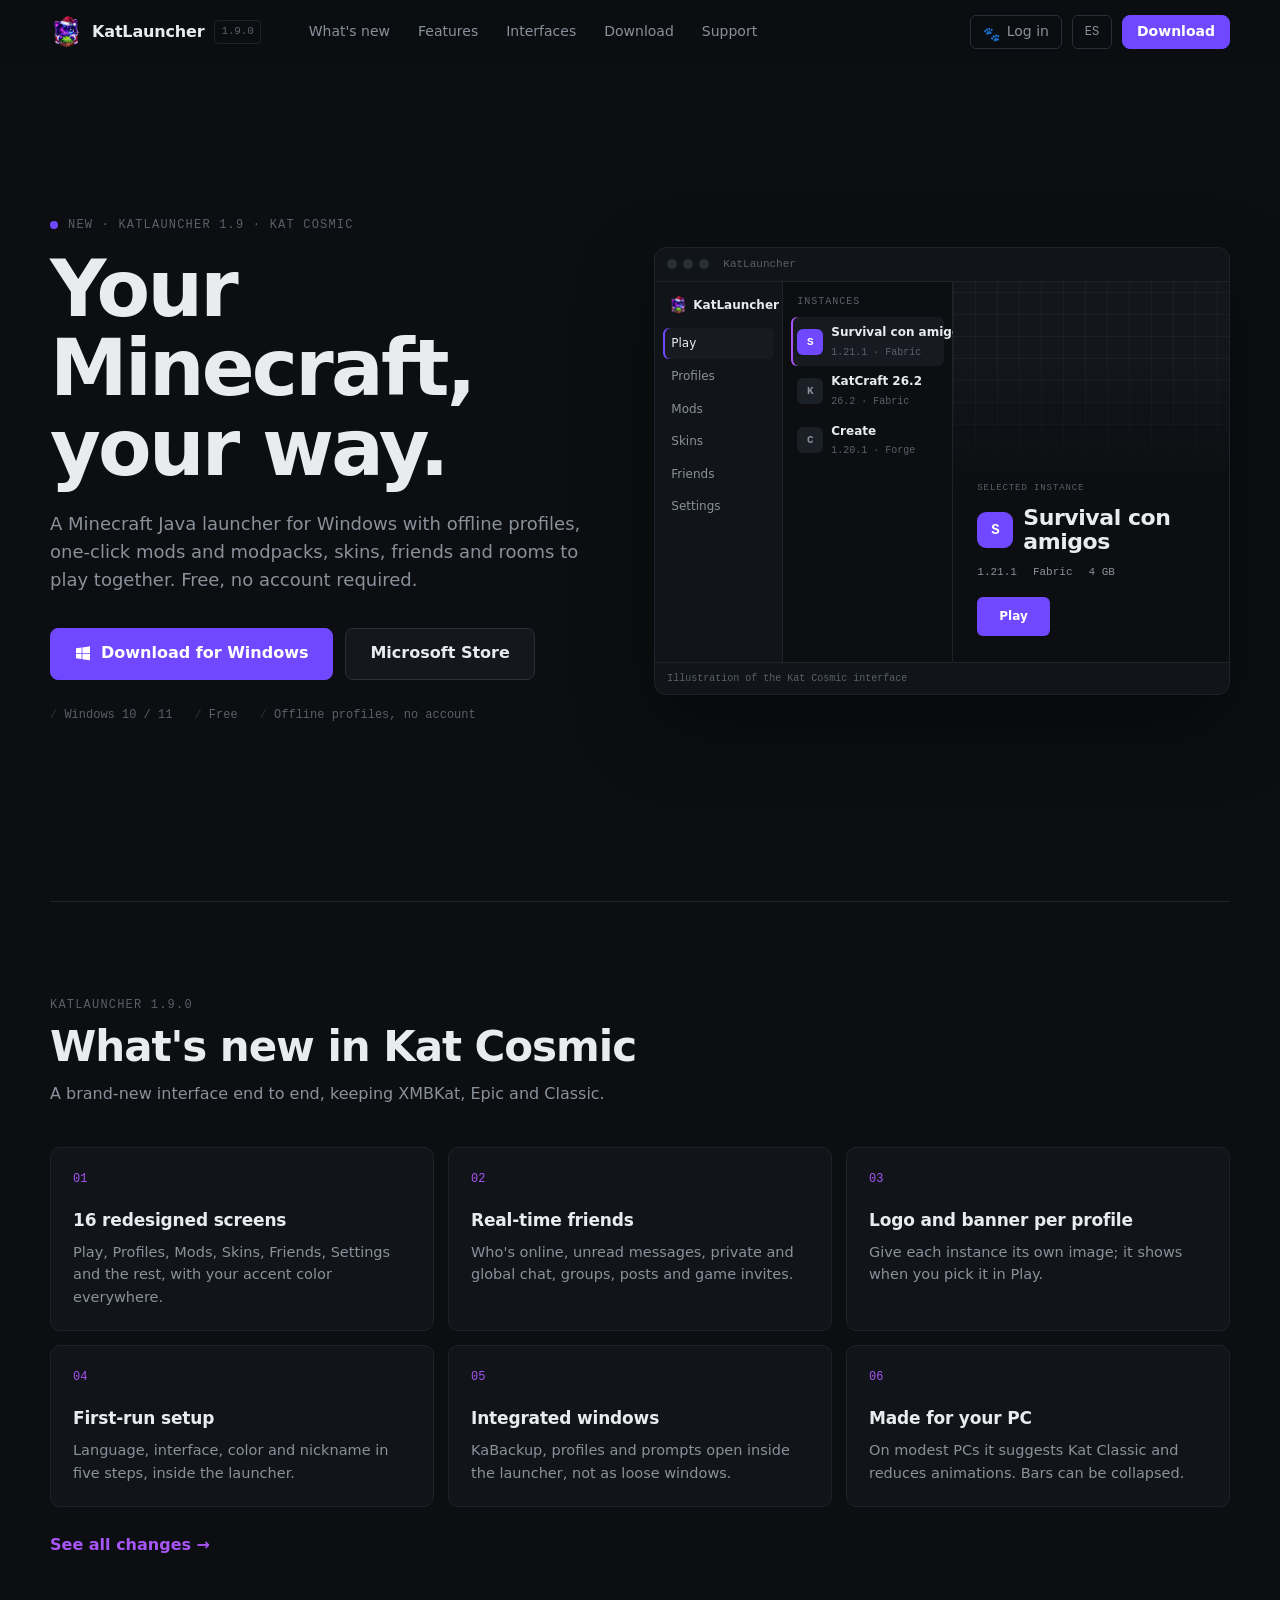
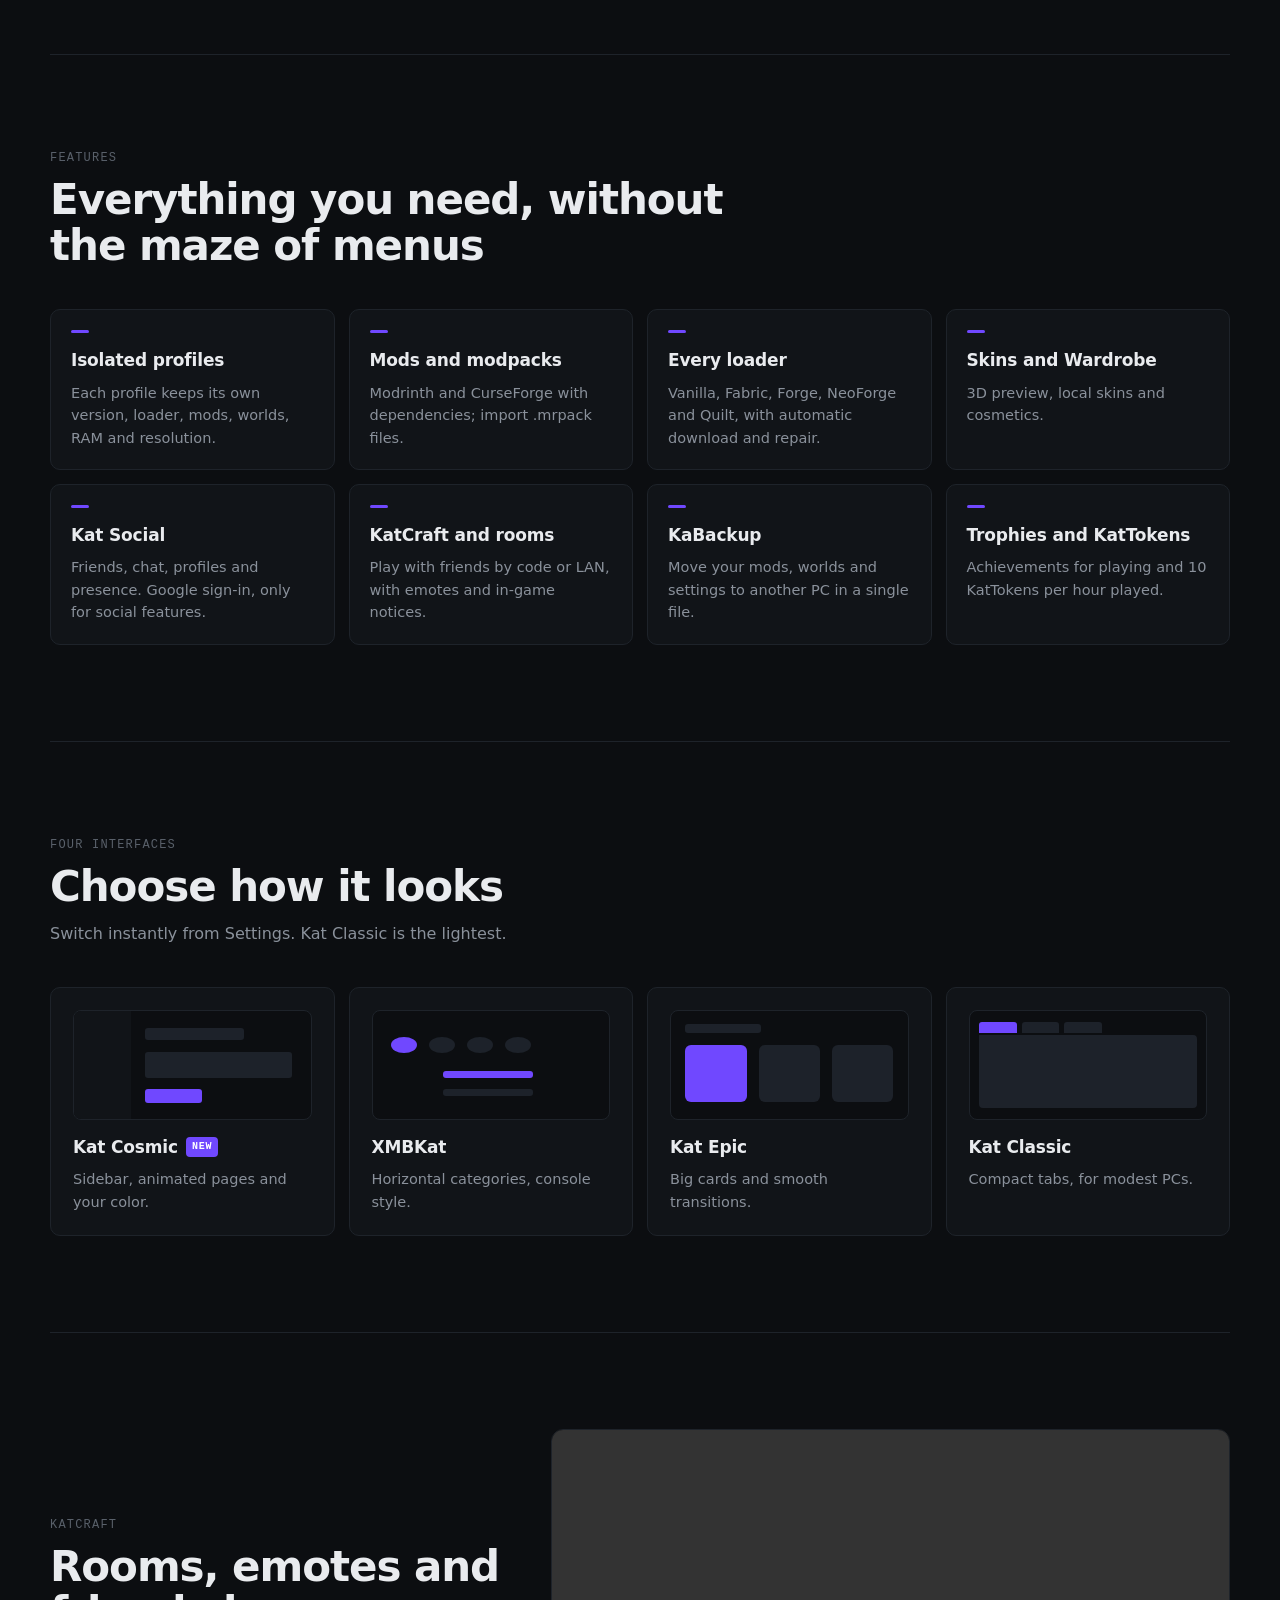
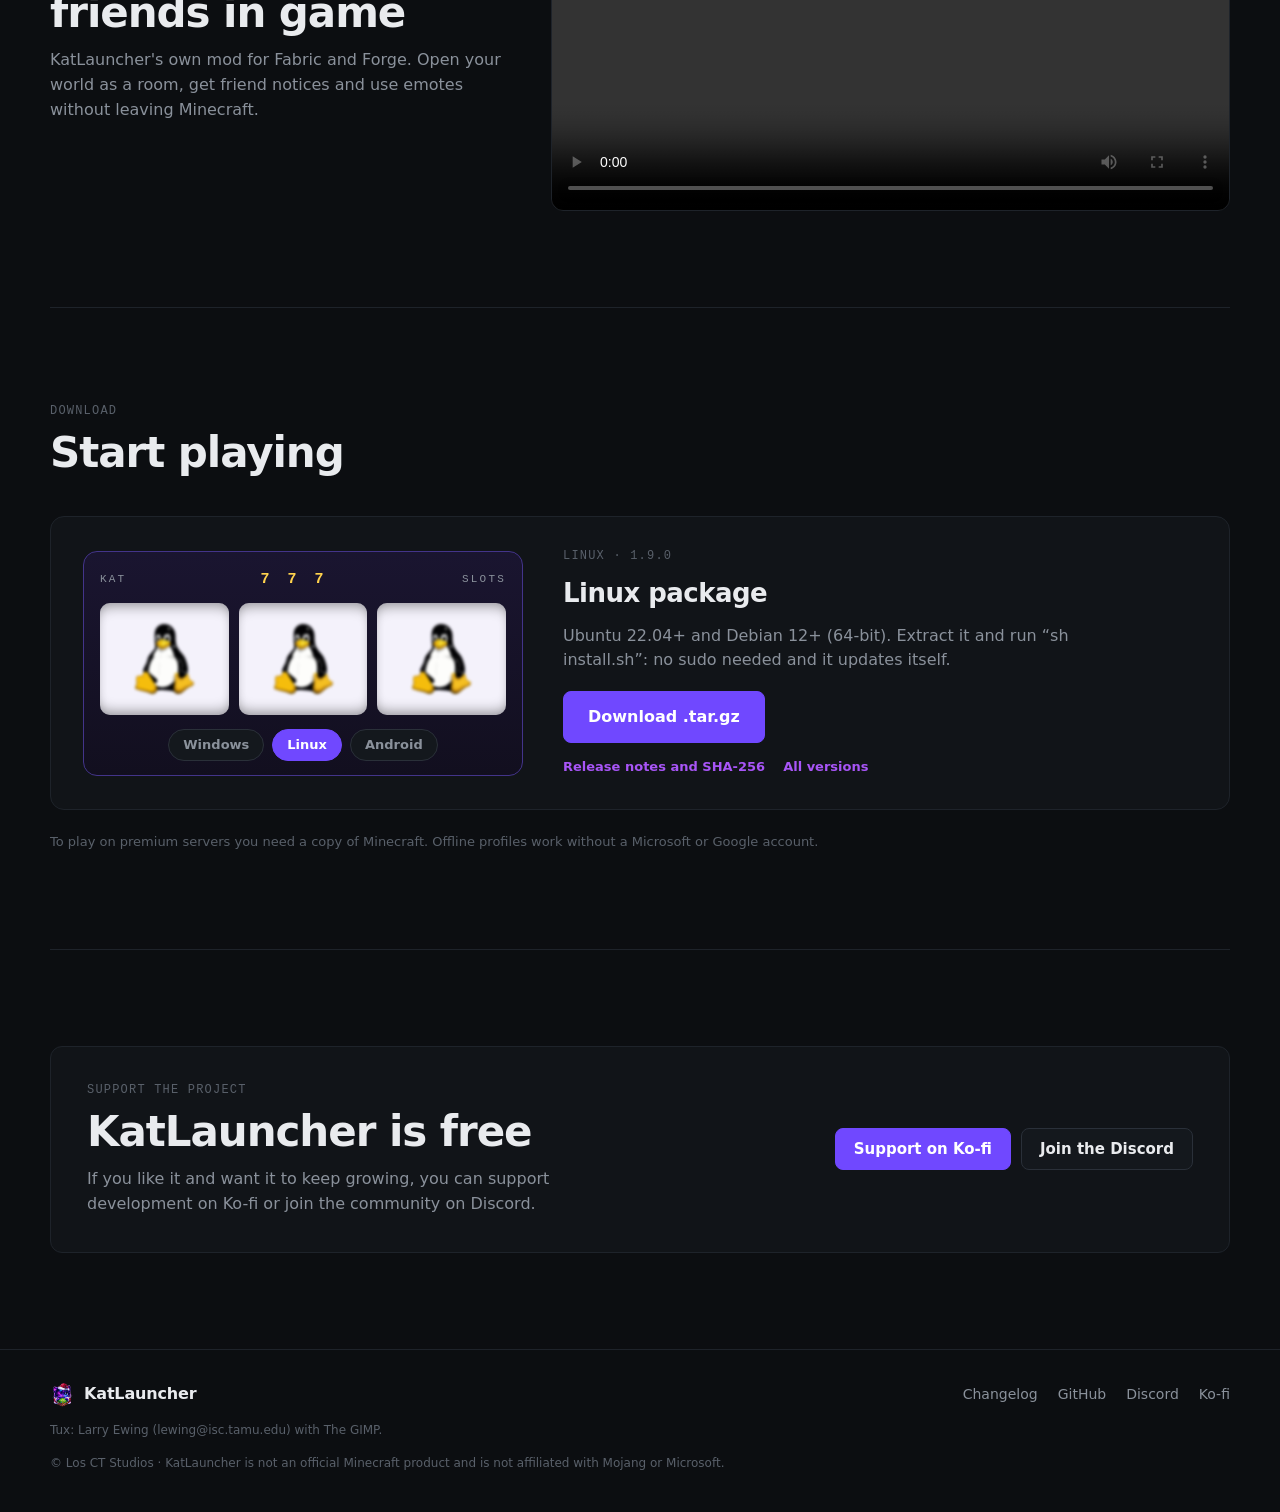
==== commit 37cfdfd1: "Web: descargas en tragamonedas por sistema y KatLauncher para Linux - Sección de descargas: los rodi" ====
--- a/docs/index.html
+++ b/docs/index.html
@@ -153,27 +153,33 @@
       <div class="eyebrow mono" data-i18n="dl-eyebrow">Descargar</div>
       <h2 data-i18n="dl-title">Empieza a jugar</h2>
     </header>
-    <div class="grid three downloads">
-      <article class="dl main reveal">
-        <div class="eyebrow mono">Windows · 1.9.0</div>
-        <h3 data-i18n="dl-win">Instalador para Windows</h3>
-        <p data-i18n="dl-win-d">Windows 10 y 11 (64 bits). Instala sobre la versión anterior: tus perfiles y mundos se conservan.</p>
-        <a class="btn primary" href="https://github.com/FerCT-oct/losctstudios-katstudios/releases/download/v1.9.0/KatLauncher-Setup-1.9.0.exe" data-i18n="dl-win-btn">Descargar instalador</a>
-        <a class="link small" href="https://github.com/FerCT-oct/losctstudios-katstudios/releases" data-i18n="dl-all">Todas las versiones</a>
-      </article>
-      <article class="dl reveal">
-        <div class="eyebrow mono">Microsoft Store</div>
-        <h3 data-i18n="dl-store">Desde la Store</h3>
-        <p data-i18n="dl-store-d">Instalación y actualizaciones automáticas a cargo de Microsoft Store.</p>
-        <a class="btn" href="https://apps.microsoft.com/detail/9PC3M6KB2LHJ" rel="noopener" data-i18n="dl-store-btn">Abrir en la Store</a>
-      </article>
-      <article class="dl reveal">
-        <div class="eyebrow mono">Android · 0.6.2</div>
-        <h3>KatLauncher Mobile</h3>
-        <p data-i18n="dl-mobile-d">Android 5 o superior. Minecraft Java, skins, modpacks, Kat Social y Easy Control. Versión alpha.</p>
-        <a class="btn" href="https://github.com/FerCT-oct/losctstudios-katstudios/releases/download/mobile-v0.6.2/KatLauncher-Mobile-0.6.2-compact.apk" data-i18n="dl-mobile-btn">Descargar APK</a>
-        <a class="link small" href="https://github.com/FerCT-oct/losctstudios-katstudios/releases/download/mobile-v0.6.2/KatLauncher-Mobile-0.6.2-fuentes.zip" data-i18n="dl-mobile-src">Código fuente · GPL-3.0</a>
-      </article>
+    <svg width="0" height="0" style="position:absolute" aria-hidden="true">
+      <symbol id="os-windows" viewBox="0 0 88 88"><path fill="#0078d4" d="M0 0h41.6v41.6H0zM46.4 0H88v41.6H46.4zM0 46.4h41.6V88H0zM46.4 46.4H88V88H46.4z"/></symbol>
+      <symbol id="os-mac" viewBox="0 0 88 88"><defs><clipPath id="finderClip"><rect x="4" y="4" width="80" height="80" rx="18"/></clipPath></defs><g clip-path="url(#finderClip)"><rect x="4" y="4" width="80" height="80" fill="#e9f3ff"/><path fill="#1e8cf0" d="M4 4h44c-5 12-8 24-8 36 0 3 0 6 1 9h-6c0 10 2 22 6 35H4z"/></g><rect x="4" y="4" width="80" height="80" rx="18" fill="none" stroke="#0b5cad" stroke-width="2"/><path d="M27 30v9M61 30v9" stroke="#14181d" stroke-width="4.5" stroke-linecap="round"/><path d="M24 70c12-10 28-10 40 0" fill="none" stroke="#14181d" stroke-width="4" stroke-linecap="round"/><path d="M23 45c-2 4-2 7 1 8s4-2 3-5z" fill="#5fb4ff"/></symbol>
+      <symbol id="os-ios" viewBox="0 0 88 88"><rect x="24" y="4" width="40" height="80" rx="9" fill="#22262c" stroke="#9aa1ab" stroke-width="3"/><rect x="38" y="9" width="12" height="3.5" rx="1.75" fill="#9aa1ab"/><circle cx="37" cy="40" r="3.2" fill="#9aa1ab"/><circle cx="51" cy="40" r="3.2" fill="#9aa1ab"/><path d="M36 56c5-5 11-5 16 0" fill="none" stroke="#9aa1ab" stroke-width="3.2" stroke-linecap="round"/><path d="M35 46c-1 3-1 5 1 6s3-1 3-3z" fill="#5fb4ff"/></symbol>
+      <symbol id="os-android" viewBox="0 0 88 60"><path fill="#3ddc84" d="M4 56C5 34 22 17 44 17s39 17 40 39z"/><path stroke="#3ddc84" stroke-width="4" stroke-linecap="round" d="M23 22 12 4M65 22 76 4"/><circle cx="27" cy="40" r="4" fill="#0c0e11"/><circle cx="61" cy="40" r="4" fill="#0c0e11"/></symbol>
+    </svg>
+    <div class="slot reveal" id="slot">
+      <div class="slot-machine">
+        <div class="slot-top mono"><span>KAT</span><b id="slotBanner">7 7 7</b><span>SLOTS</span></div>
+        <div class="slot-reels" aria-hidden="true">
+          <div class="reel"><div class="strip"></div></div>
+          <div class="reel"><div class="strip"></div></div>
+          <div class="reel"><div class="strip"></div></div>
+        </div>
+        <div class="slot-pick" role="group" aria-label="Sistema">
+          <button type="button" class="chip" data-os="windows">Windows</button>
+          <button type="button" class="chip" data-os="linux">Linux</button>
+          <button type="button" class="chip" data-os="android">Android</button>
+        </div>
+      </div>
+      <div class="slot-info" aria-live="polite">
+        <div class="eyebrow mono" id="dlEyebrow">Windows · 1.9.0</div>
+        <h3 id="dlTitle">Instalador para Windows</h3>
+        <p id="dlDesc">Windows 10 y 11 (64 bits). Instala sobre la versión anterior: tus perfiles y mundos se conservan.</p>
+        <a class="btn primary big" id="dlBtn" href="https://github.com/FerCT-oct/losctstudios-katstudios/releases/download/v1.9.0/KatLauncher-Setup-1.9.0.exe">Descargar instalador</a>
+        <div class="dl-extra" id="dlExtra"><a class="link small" href="https://apps.microsoft.com/detail/9PC3M6KB2LHJ" rel="noopener">Microsoft Store</a><a class="link small" href="https://github.com/FerCT-oct/losctstudios-katstudios/releases">Todas las versiones</a></div>
+      </div>
     </div>
     <p class="note reveal" data-i18n="dl-note">Para jugar en servidores premium necesitas una copia de Minecraft. Los perfiles offline funcionan sin cuenta de Microsoft ni de Google.</p>
   </section>
@@ -203,12 +209,14 @@
       <a href="https://discord.gg/HqFqWEC8tR">Discord</a>
       <a href="https://ko-fi.com/katlauncher">Ko-fi</a>
     </nav>
+    <p class="fine" data-i18n="ft-tux">Tux: Larry Ewing (lewing@isc.tamu.edu) con The GIMP.</p>
     <p class="fine" data-i18n="ft-legal">© Los CT Studios · KatLauncher no es un producto oficial de Minecraft ni está afiliado a Mojang o Microsoft.</p>
   </div>
 </footer>
 
 <script src="assets/vendor/supabase.min.js"></script>
 <script src="site.js"></script>
+<script src="slot.js"></script>
 <script src="auth.js"></script>
 </body>
 </html>
--- a/docs/site.css
+++ b/docs/site.css
@@ -184,6 +184,41 @@
 .kat-auth-soon { opacity: .6; cursor: default; }
 .kat-auth-logout:hover { color: #ff8a8d; }
 
+/* Descargas: tragamonedas que cae en el logo de tu sistema */
+.slot { display: grid; grid-template-columns: minmax(0, 440px) 1fr; gap: 40px; align-items: center;
+  background: var(--rail); border: 1px solid var(--line); border-radius: 14px; padding: 32px; }
+.slot-machine { background: linear-gradient(180deg, #1a1530, #120f1f); border: 1px solid color-mix(in srgb, var(--accent) 45%, var(--line));
+  border-radius: 14px; padding: 16px 16px 14px; transition: box-shadow .4s var(--ease), border-color .4s var(--ease); }
+.slot-top { display: flex; justify-content: space-between; align-items: center; font-size: 11px; letter-spacing: .2em; color: var(--muted); margin-bottom: 12px; }
+.slot-top b { color: #ffd34d; font-size: 15px; letter-spacing: .3em; transition: transform .3s var(--ease); }
+.slot-reels { display: grid; grid-template-columns: repeat(3, 1fr); gap: 10px; }
+.reel { --cell: 112px; height: var(--cell); overflow: hidden; border-radius: 10px; background: #f4f2fb; position: relative;
+  box-shadow: inset 0 10px 14px -8px rgba(0,0,0,.45), inset 0 -10px 14px -8px rgba(0,0,0,.45); }
+.strip { will-change: transform; }
+.cell { height: var(--cell); display: grid; place-items: center; }
+.cell svg, .cell img { width: 62%; height: 62%; object-fit: contain; }
+.reel.blur .strip { filter: blur(1.4px); }
+.slot-pick { display: flex; gap: 8px; justify-content: center; margin-top: 14px; }
+.chip { height: 32px; padding: 0 14px; border-radius: 999px; border: 1px solid var(--line-2); background: var(--raise); font-size: 13px; font-weight: 600; color: var(--muted);
+  transition: border-color .15s var(--ease), color .15s var(--ease); }
+.chip:hover { color: var(--text); border-color: #3a414c; }
+.chip.on { color: var(--on-accent); background: var(--accent); border-color: var(--accent); }
+.slot.win .slot-machine { border-color: #ffd34d; box-shadow: 0 0 0 1px #ffd34d55, 0 12px 40px -12px #ffd34d66; }
+.slot.win .slot-top b { transform: scale(1.18); }
+.slot-info { display: flex; flex-direction: column; gap: 10px; align-items: flex-start; }
+.slot-info h3 { font-size: 26px; font-weight: 700; letter-spacing: -.02em; }
+.slot-info p { color: var(--muted); max-width: 52ch; }
+.slot-info .btn { margin-top: 8px; }
+.dl-extra { display: flex; flex-wrap: wrap; gap: 6px 18px; margin-top: 4px; }
+.slot.sad .slot-top b { color: var(--faint); }
+.slot-info .btn[hidden] { display: none; }
+.slot.spinning .slot-info { opacity: .45; transition: opacity .2s; }
+@media (max-width: 860px) {
+  .slot { grid-template-columns: 1fr; padding: 20px; gap: 24px; }
+  .reel { --cell: 92px; }
+  .slot-info h3 { font-size: 22px; }
+}
+
 /* Aparición al hacer scroll (sin movimiento si el sistema lo pide) */
 .reveal { opacity: 0; transform: translateY(14px); transition: opacity .6s var(--ease), transform .6s var(--ease); }
 .reveal.in { opacity: 1; transform: none; }
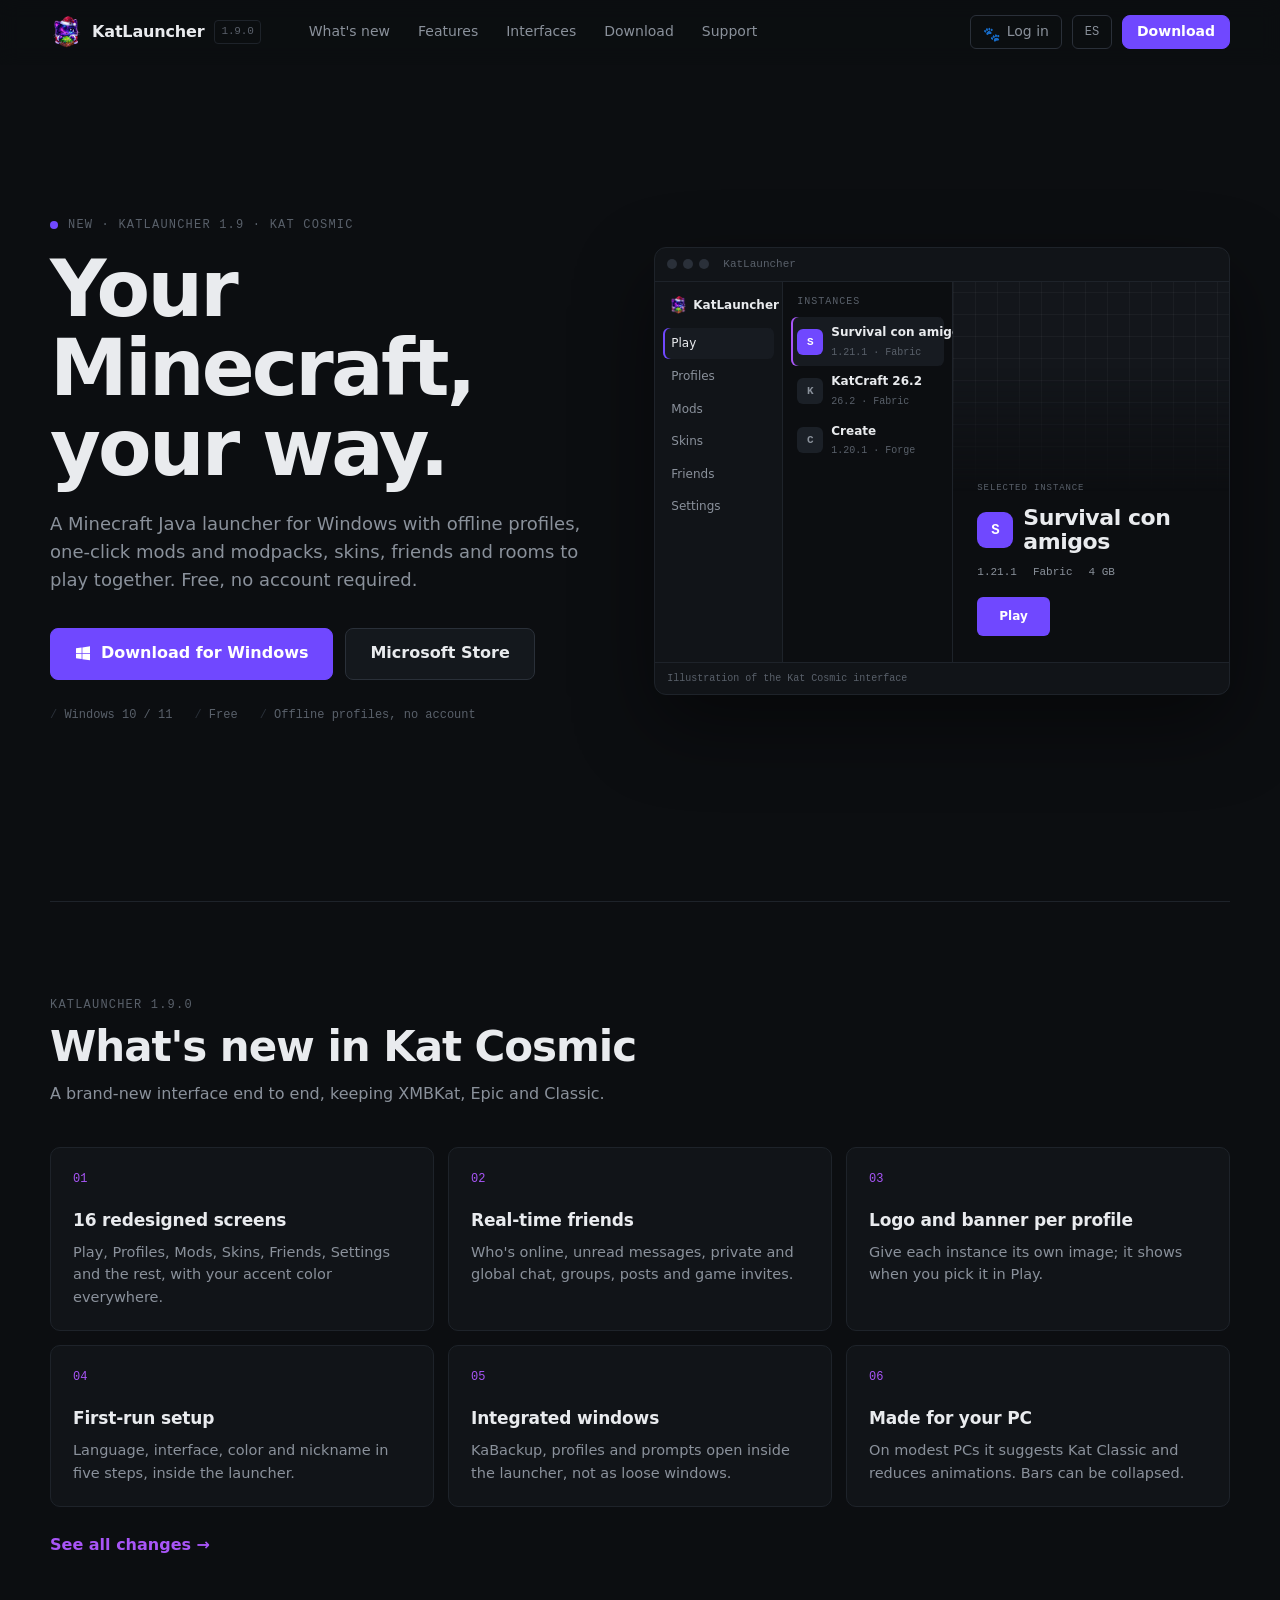
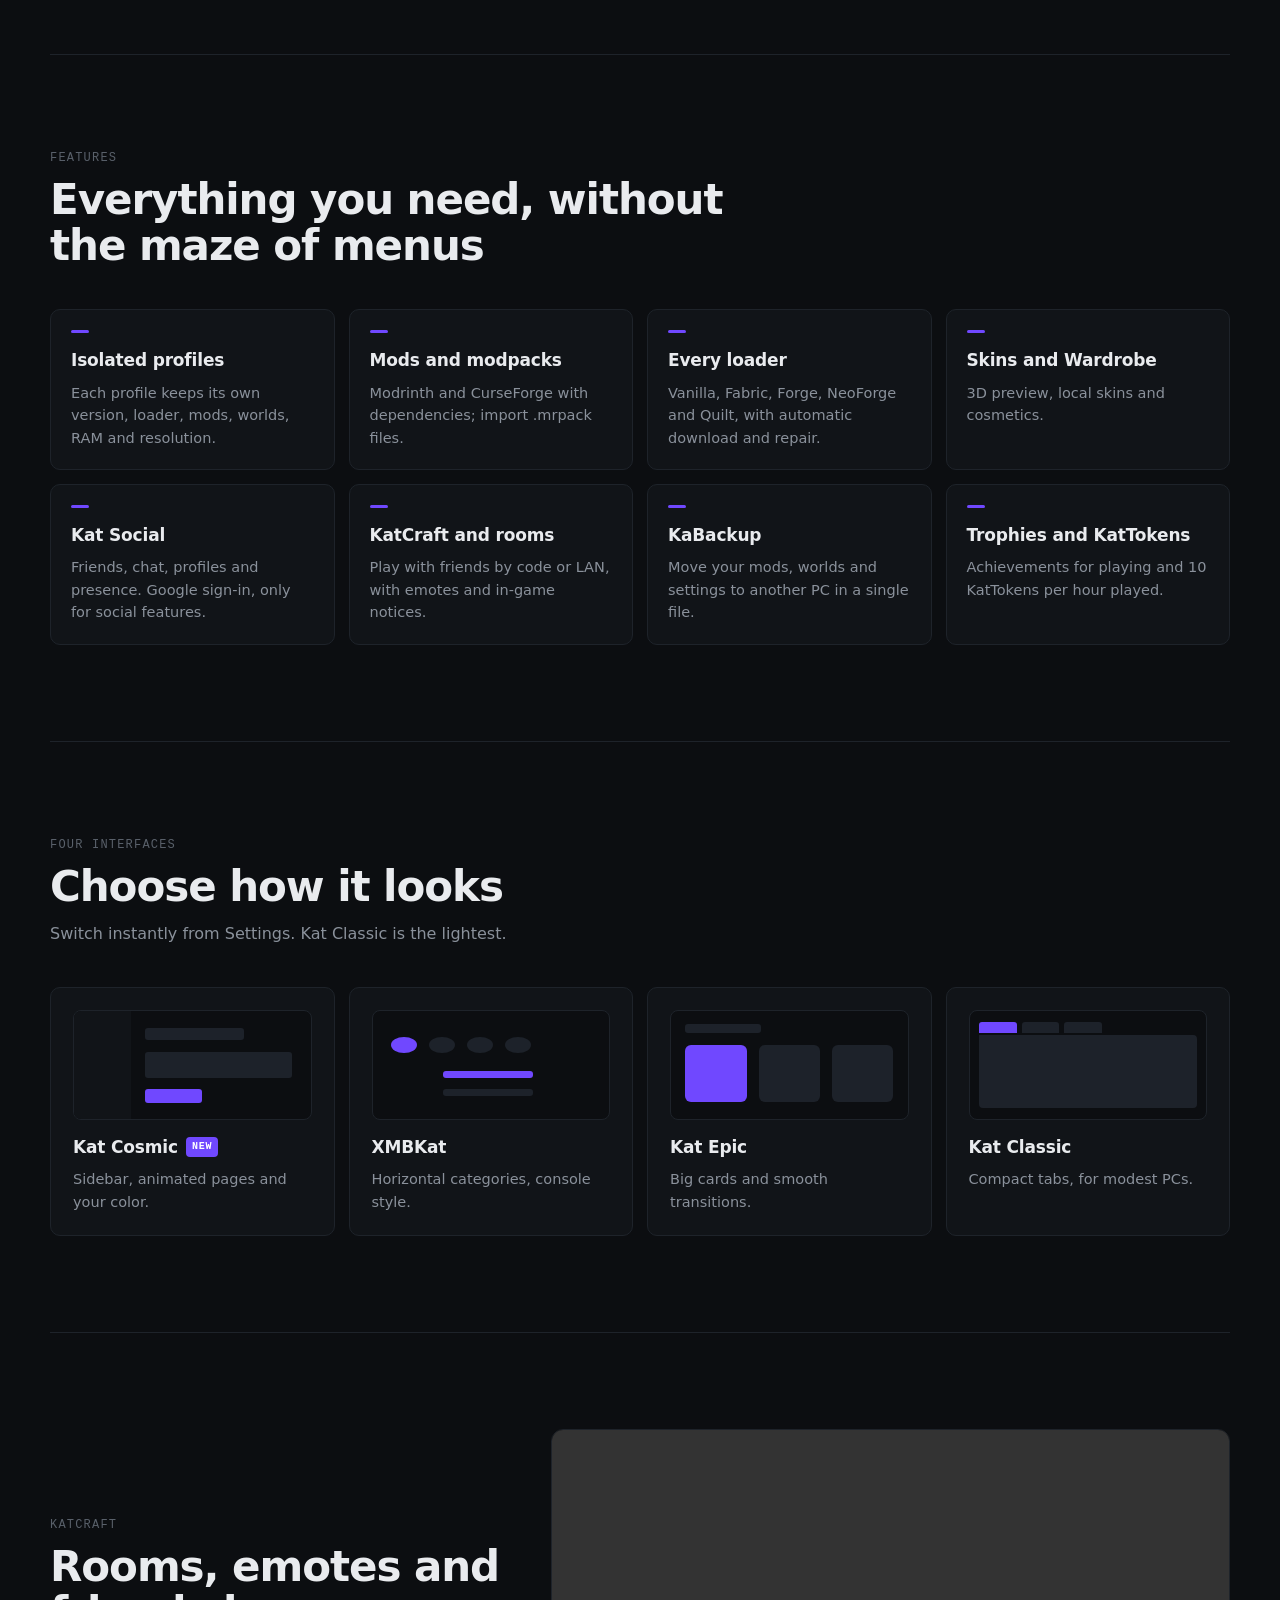
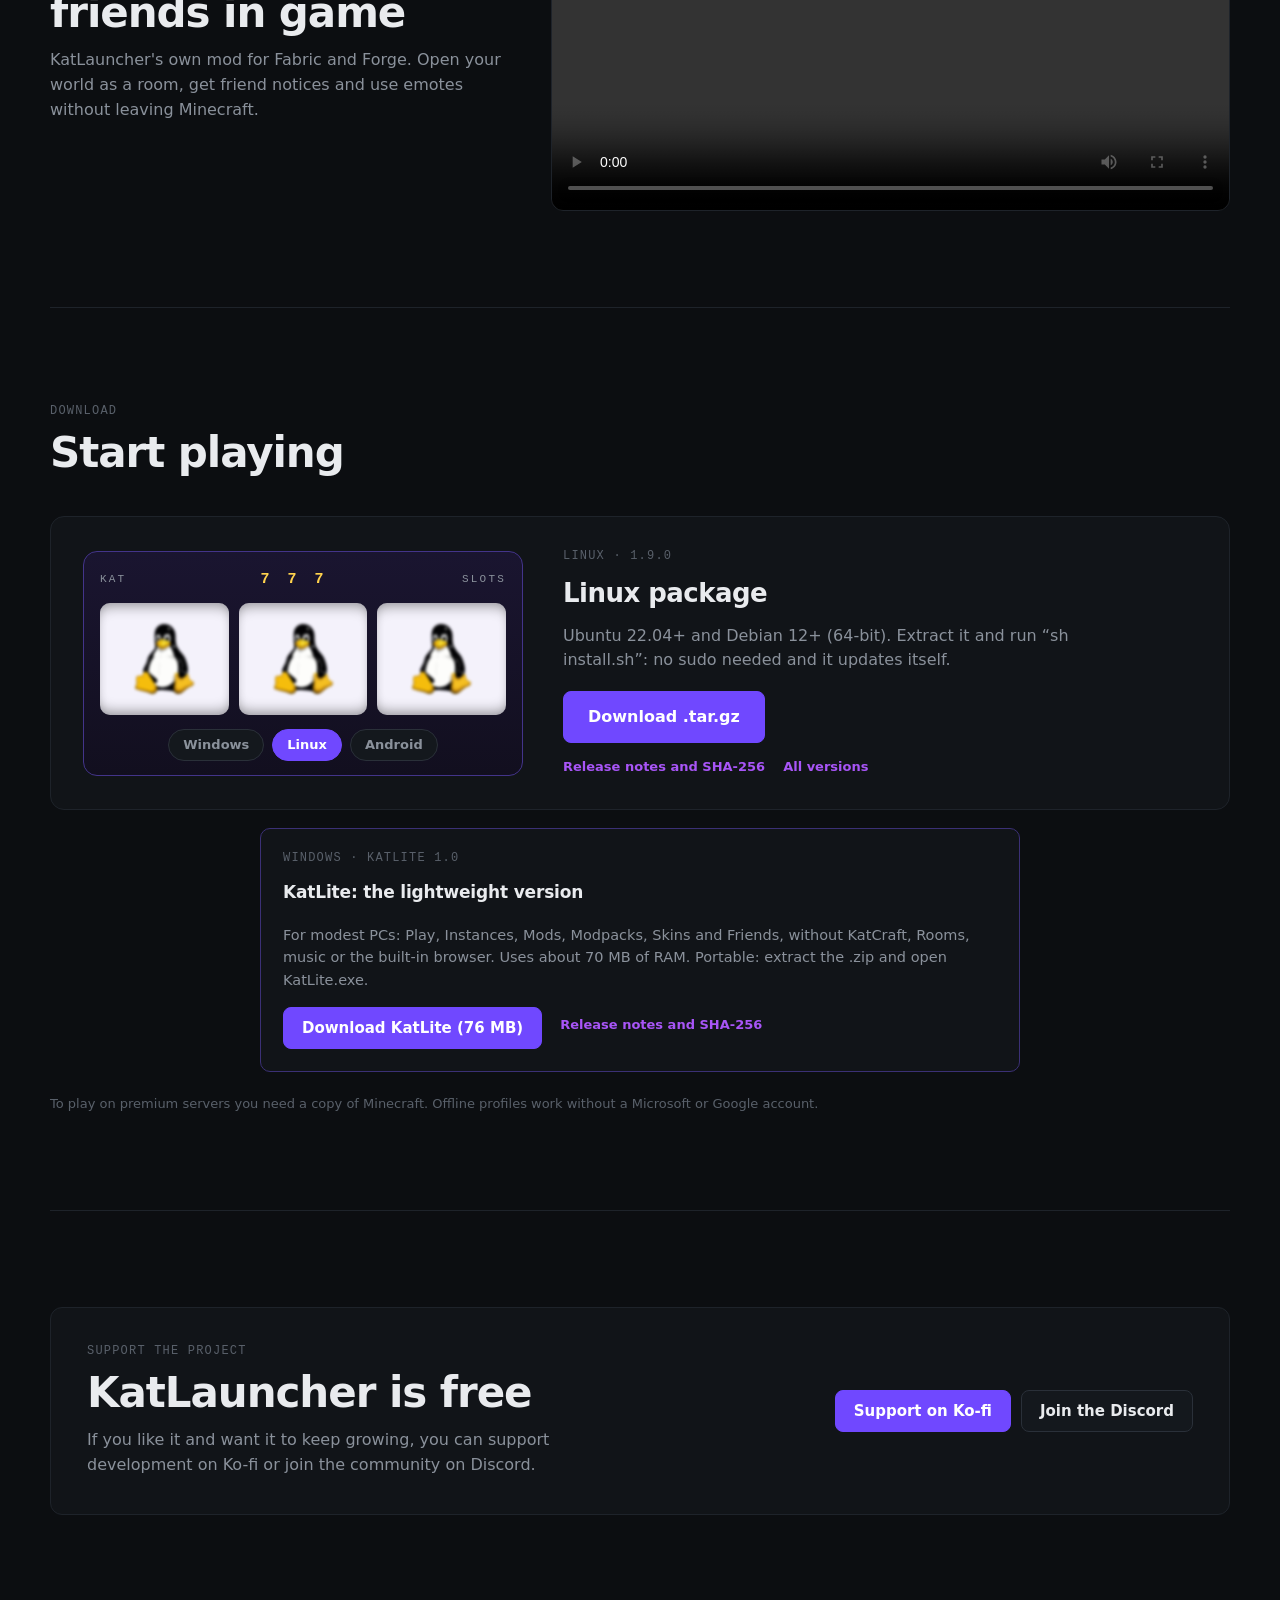
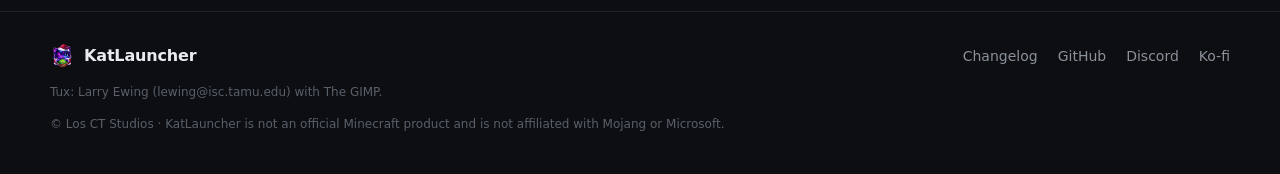
==== commit 59f1e230: "Web: descarga de KatLite 1.0.0 (versión ligera) Co-Authored-By: Claude Opus 5.5 <noreply@anthropic.c" ====
--- a/docs/index.html
+++ b/docs/index.html
@@ -181,6 +181,12 @@
         <div class="dl-extra" id="dlExtra"><a class="link small" href="https://apps.microsoft.com/detail/9PC3M6KB2LHJ" rel="noopener">Microsoft Store</a><a class="link small" href="https://github.com/FerCT-oct/losctstudios-katstudios/releases">Todas las versiones</a></div>
       </div>
     </div>
+    <article class="dl lite reveal" id="katlite">
+      <div class="eyebrow mono">Windows · KatLite 1.0</div>
+      <h3 data-i18n="dl-lite-t">KatLite: la versión ligera</h3>
+      <p data-i18n="dl-lite-d">Para PCs modestas: Jugar, Instancias, Mods, Modpacks, Skins y Amigos, sin KatCraft, Salas, música ni navegador interno. Usa unos 70 MB de RAM. Portable: descomprime el .zip y abre KatLite.exe.</p>
+      <div class="lite-row"><a class="btn primary" href="https://github.com/FerCT-oct/losctstudios-katstudios/releases/download/katlite-v1.0.0/KatLite-1.0.0-windows-x64.zip" data-i18n="dl-lite-btn">Descargar KatLite (76 MB)</a><a class="link small" href="https://github.com/FerCT-oct/losctstudios-katstudios/releases/tag/katlite-v1.0.0" data-i18n="dl-lite-notes">Novedades y SHA-256</a></div>
+    </article>
     <p class="note reveal" data-i18n="dl-note">Para jugar en servidores premium necesitas una copia de Minecraft. Los perfiles offline funcionan sin cuenta de Microsoft ni de Google.</p>
   </section>
 
--- a/docs/site.css
+++ b/docs/site.css
@@ -259,3 +259,7 @@
   .auth-login-btn { font-size: 0; gap: 0; padding: 0 9px; }
   .auth-login-icon { font-size: 14px; }
 }
+
+/* KatLite (versión ligera) bajo el tragamonedas */
+.dl.lite { margin-top: 18px; max-width: 760px; margin-left: auto; margin-right: auto; border-color: color-mix(in srgb, var(--accent) 35%, var(--line)); }
+.lite-row { display: flex; flex-wrap: wrap; align-items: center; gap: 10px 18px; }
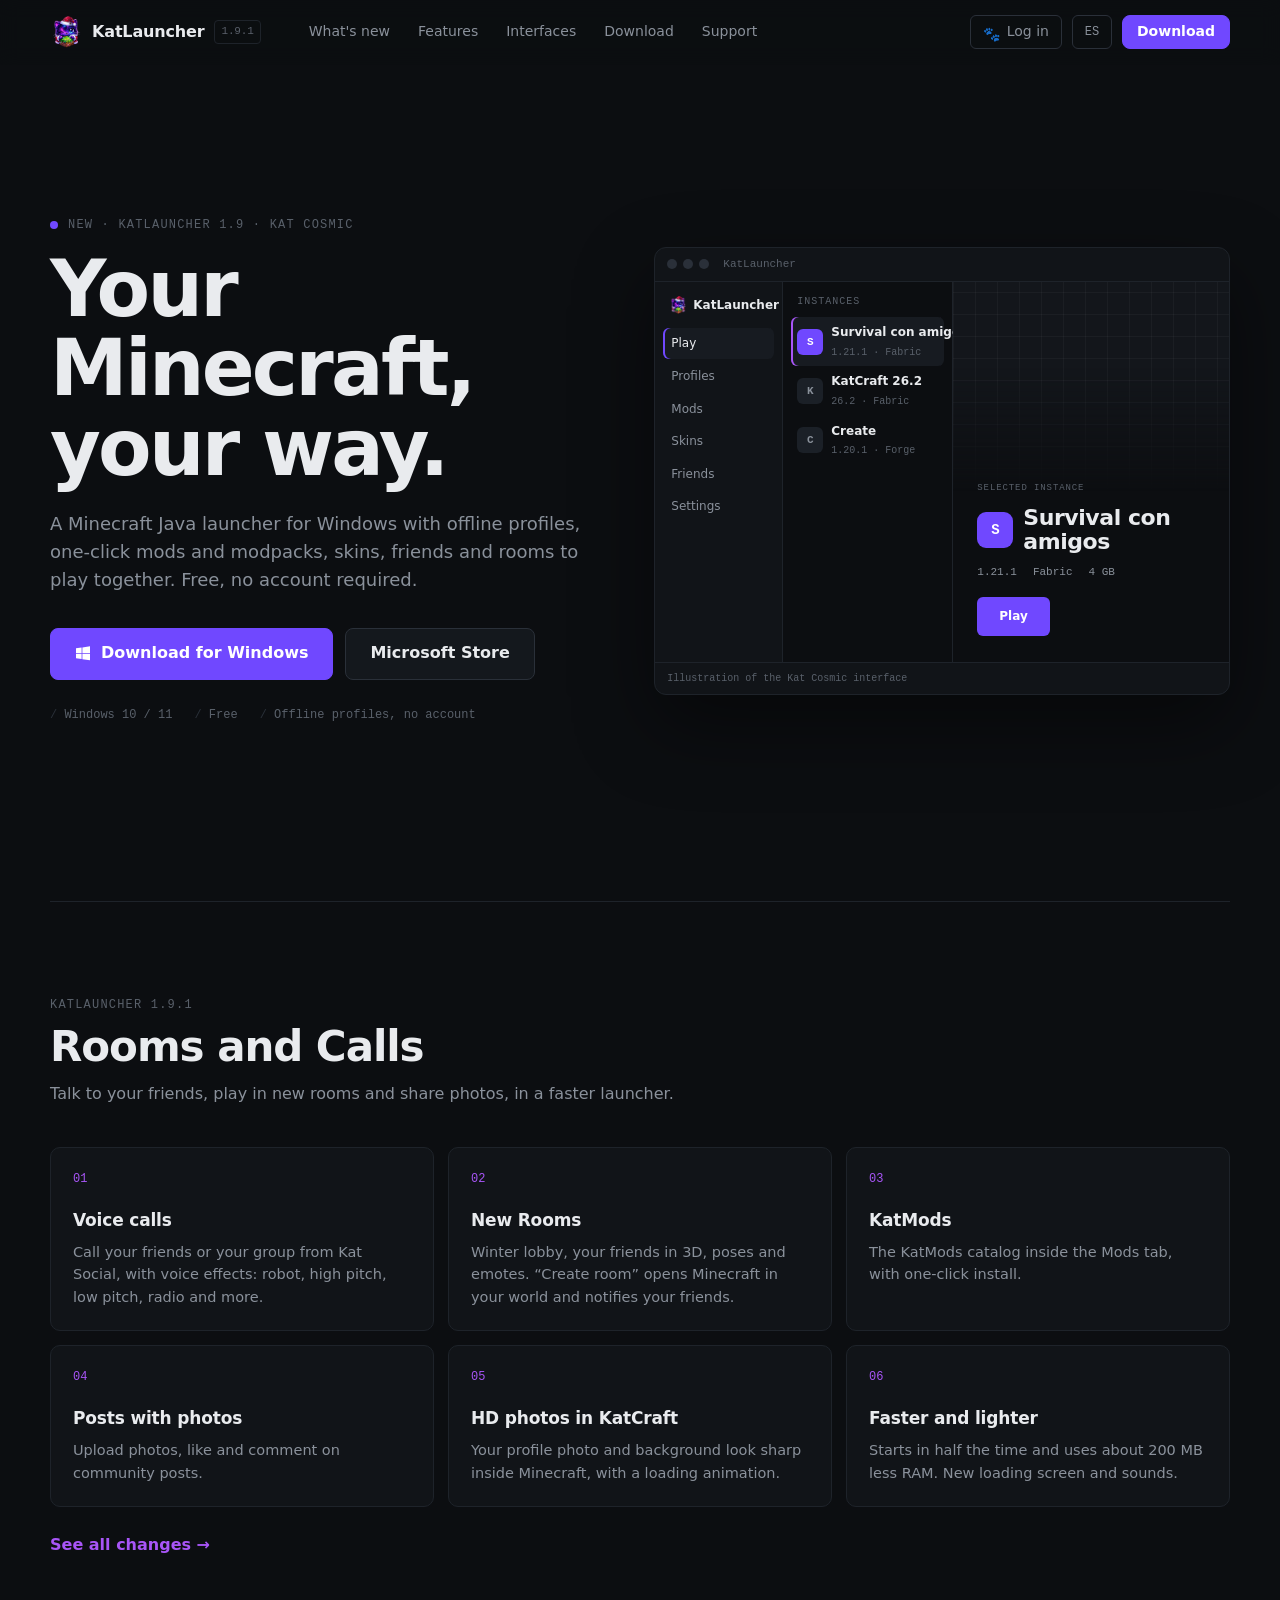
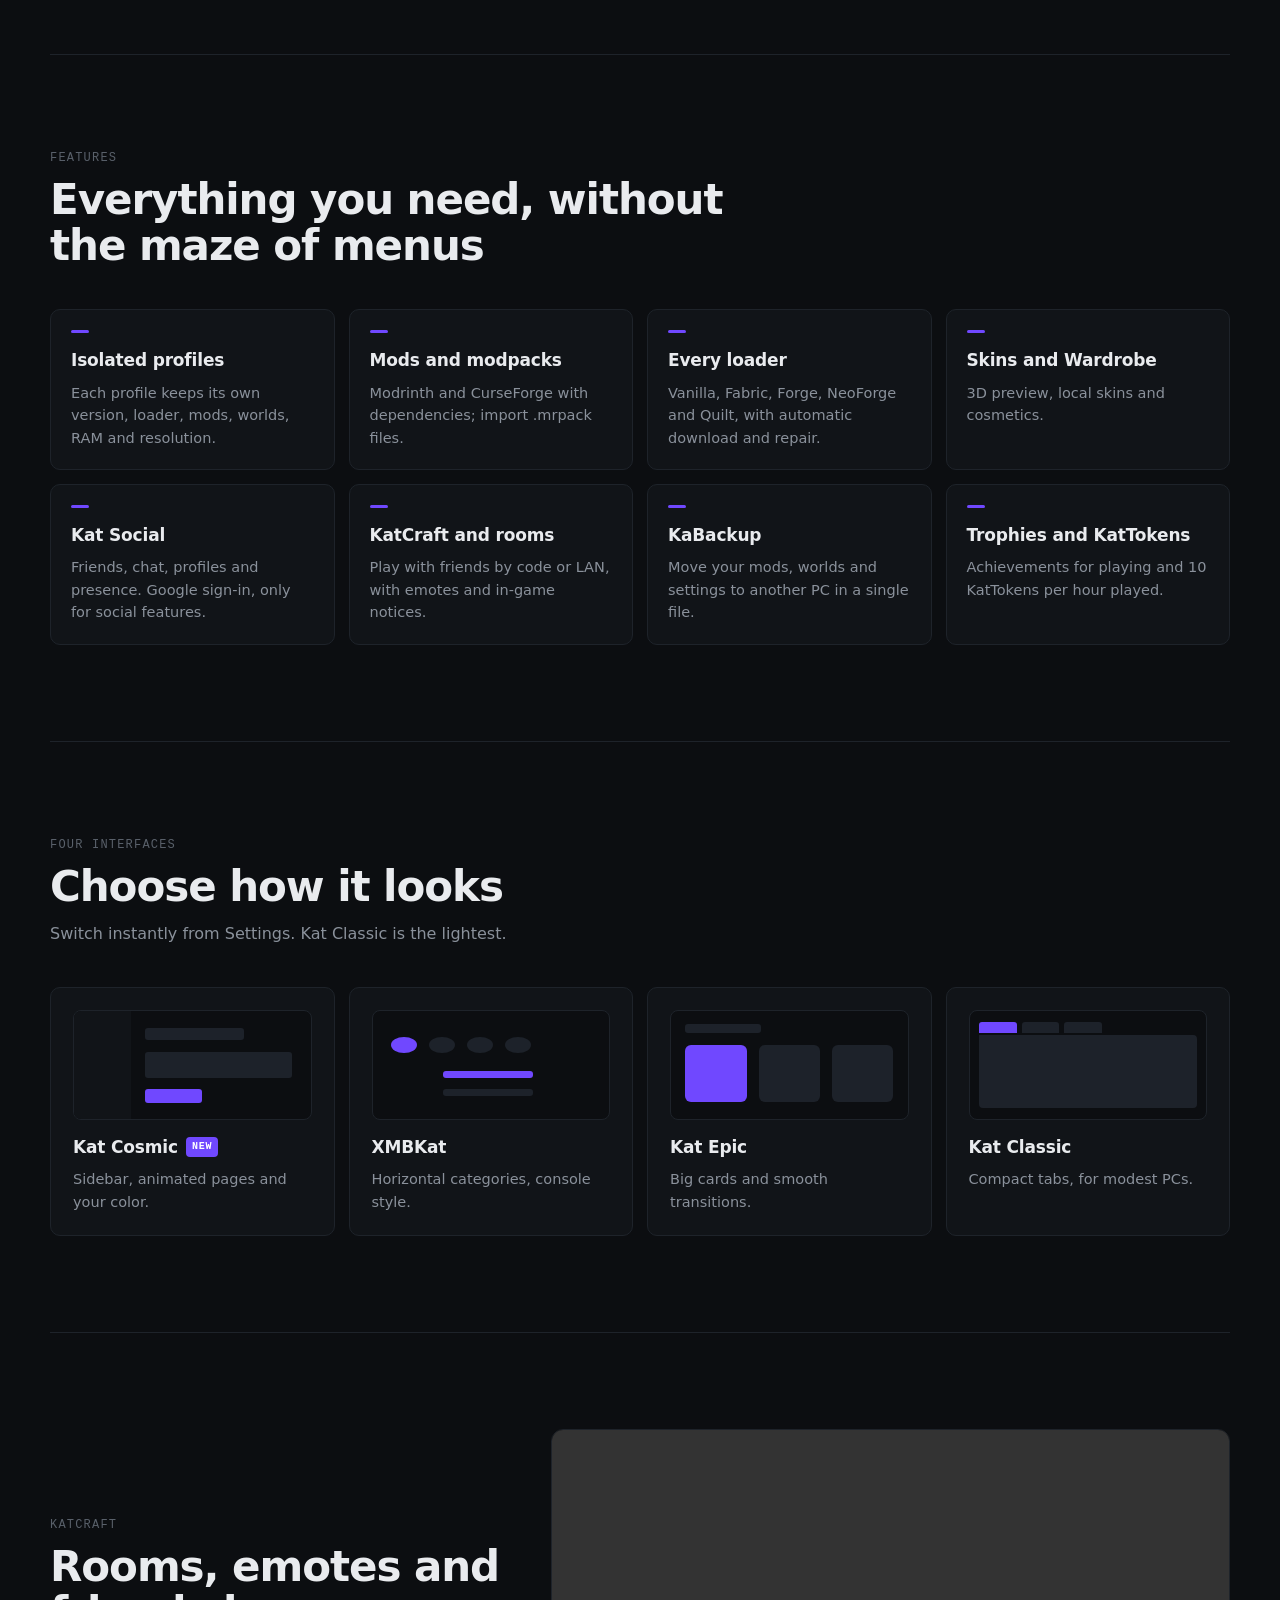
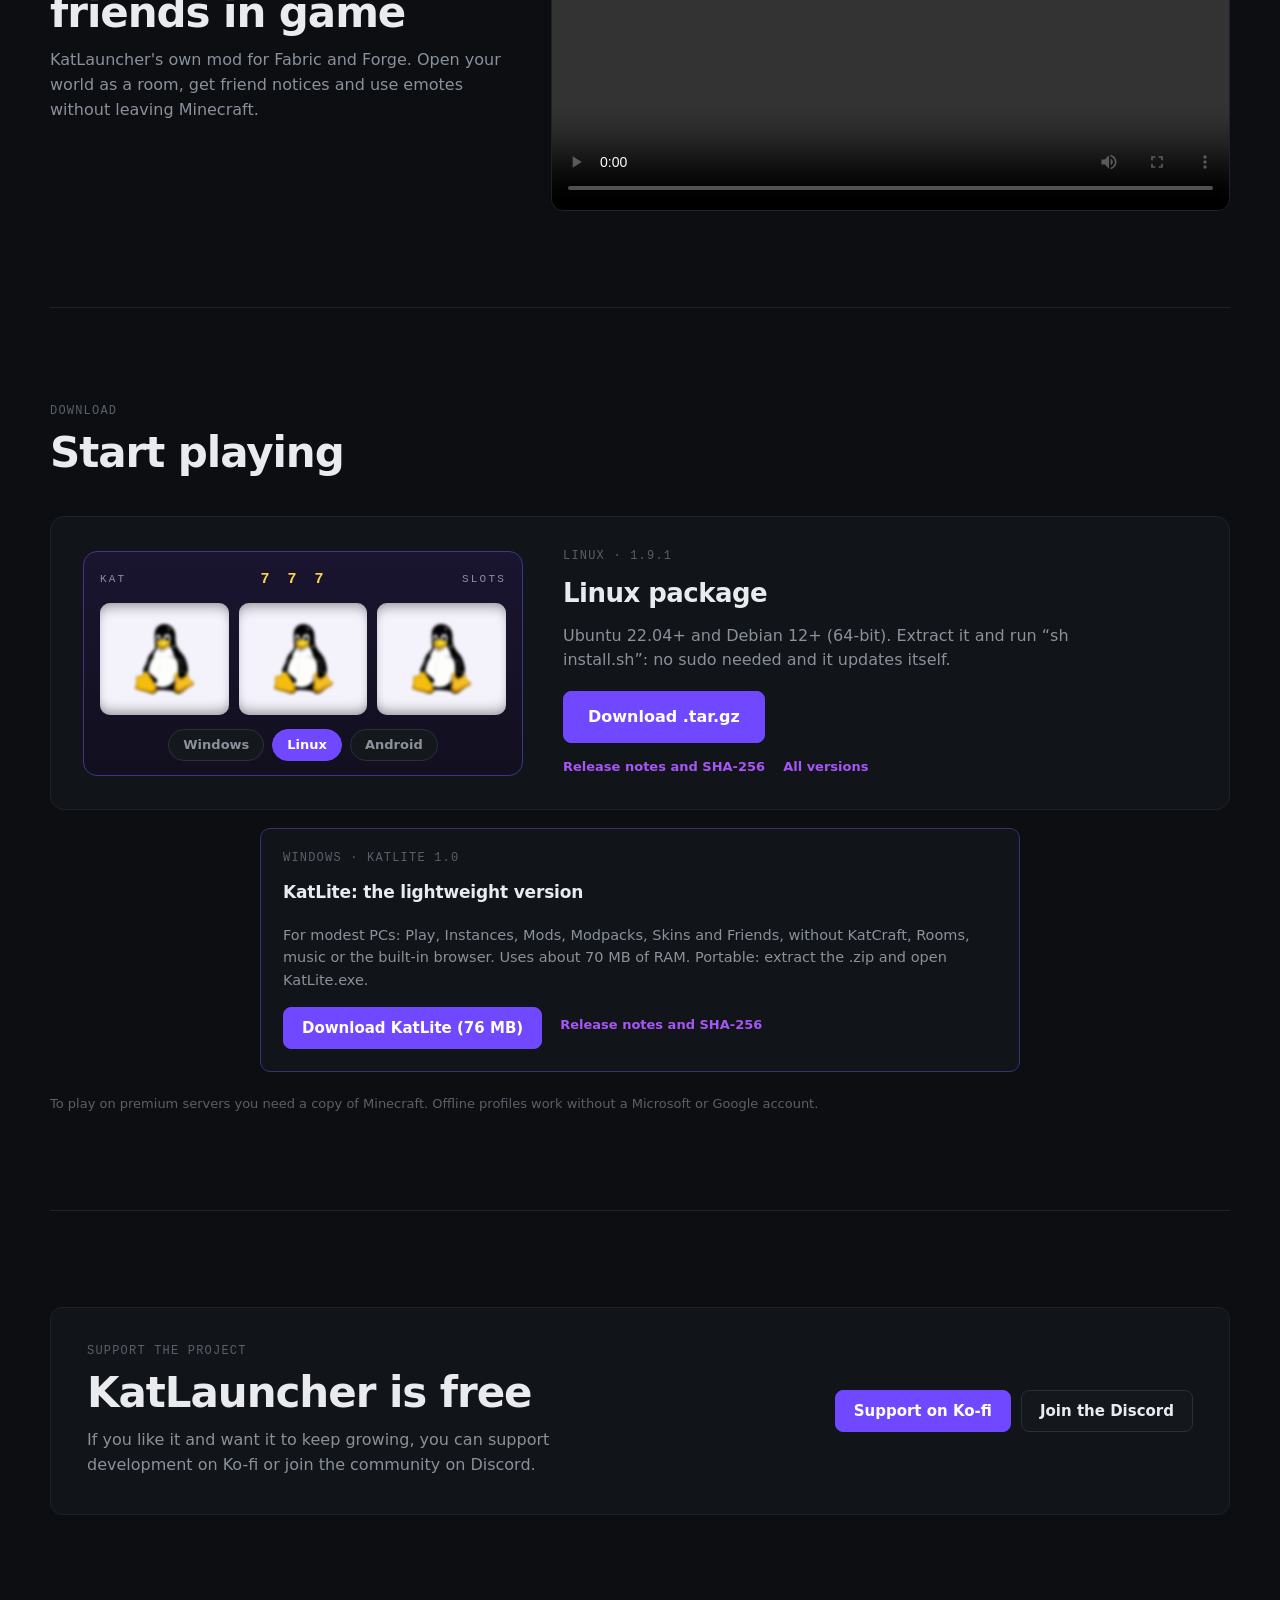
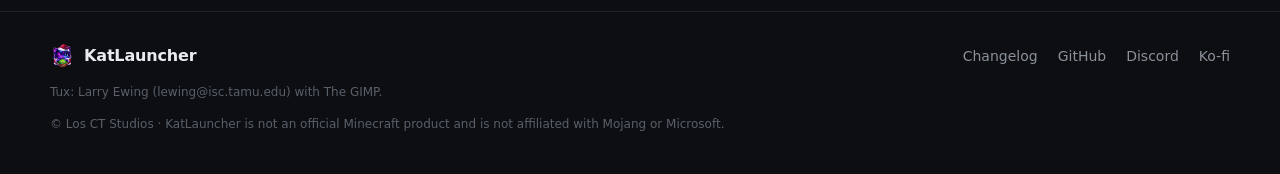
==== commit a6a6c074: "Publicar KatLauncher 1.9.1 · Salas y Llamadas (Windows y Linux) Co-Authored-By: Claude Opus 5.5 <nor" ====
--- a/docs/index.html
+++ b/docs/index.html
@@ -19,7 +19,7 @@
   <div class="wrap top-row">
     <a class="brand" href="#inicio">
       <img class="kat-logo" src="assets/kat-launcher-logo.png" alt="" width="32" height="32">
-      <span>KatLauncher</span><span class="ver mono">1.9.0</span>
+      <span>KatLauncher</span><span class="ver mono">1.9.1</span>
     </a>
     <nav class="nav" id="nav" aria-label="Principal">
       <a href="#novedades" data-i18n="nav-new">Novedades</a>
@@ -45,7 +45,7 @@
       <h1 class="display reveal" data-i18n="hero-title">Tu Minecraft,<br>a tu manera.</h1>
       <p class="lead reveal" data-i18n="hero-lead">Un launcher de Minecraft Java para Windows con perfiles offline, mods y modpacks en un clic, skins, amigos y salas para jugar juntos. Gratis y sin cuenta obligatoria.</p>
       <div class="cta reveal">
-        <a class="btn primary big" href="https://github.com/FerCT-oct/losctstudios-katstudios/releases/download/v1.9.0/KatLauncher-Setup-1.9.0.exe">
+        <a class="btn primary big" href="https://github.com/FerCT-oct/losctstudios-katstudios/releases/download/v1.9.1/KatLauncher-Setup-1.9.1.exe">
           <svg viewBox="0 0 16 16" aria-hidden="true"><path d="M1 2.3 6.6 1.5v5.4H1zm6.4-.9L15 .3v6.6H7.4zM1 7.7h5.6v5.4L1 12.3zm6.4 0H15v6.6l-7.6-1.1z"/></svg>
           <span data-i18n="hero-dl">Descargar para Windows</span>
         </a>
@@ -87,17 +87,17 @@
   <!-- Novedades -->
   <section class="section wrap" id="novedades">
     <header class="sec-head reveal">
-      <div class="eyebrow mono" data-i18n="new-eyebrow">KatLauncher 1.9.0</div>
-      <h2 data-i18n="new-title">Lo nuevo de Kat Cosmic</h2>
-      <p class="muted" data-i18n="new-lead">Una interfaz nueva de punta a punta, sin perder XMBKat, Epic ni Classic.</p>
+      <div class="eyebrow mono" data-i18n="new-eyebrow">KatLauncher 1.9.1</div>
+      <h2 data-i18n="new-title">Salas y Llamadas</h2>
+      <p class="muted" data-i18n="new-lead">Habla con tus amigos, juega en salas nuevas y comparte fotos, en un launcher más rápido.</p>
     </header>
     <div class="grid three">
-      <article class="card reveal"><div class="num mono">01</div><h3 data-i18n="n1-t">16 pantallas rediseñadas</h3><p data-i18n="n1-d">Jugar, Perfiles, Mods, Skins, Amigos, Configuración y el resto, con tu color de acento en todo.</p></article>
-      <article class="card reveal"><div class="num mono">02</div><h3 data-i18n="n2-t">Amigos en tiempo real</h3><p data-i18n="n2-d">Quién está conectado, mensajes sin leer, chat privado y global, grupos, publicaciones e invitaciones a jugar.</p></article>
-      <article class="card reveal"><div class="num mono">03</div><h3 data-i18n="n3-t">Logo y banner por perfil</h3><p data-i18n="n3-d">Dale a cada instancia su propia imagen; se ve al elegirla en Jugar.</p></article>
-      <article class="card reveal"><div class="num mono">04</div><h3 data-i18n="n4-t">Configuración inicial</h3><p data-i18n="n4-d">Idioma, interfaz, color y nickname en cinco pasos, dentro del launcher.</p></article>
-      <article class="card reveal"><div class="num mono">05</div><h3 data-i18n="n5-t">Ventanas integradas</h3><p data-i18n="n5-d">KaBackup, perfiles y avisos se abren dentro del launcher, no en ventanas sueltas.</p></article>
-      <article class="card reveal"><div class="num mono">06</div><h3 data-i18n="n6-t">Pensado para tu PC</h3><p data-i18n="n6-d">En equipos modestos sugiere Kat Classic y reduce animaciones. Las barras se pueden plegar.</p></article>
+      <article class="card reveal"><div class="num mono">01</div><h3 data-i18n="n1-t">Llamadas de voz</h3><p data-i18n="n1-d">Llama a tus amigos o a tu grupo desde Kat Social, con efectos de voz: robot, voz aguda, grave, radio y más.</p></article>
+      <article class="card reveal"><div class="num mono">02</div><h3 data-i18n="n2-t">Salas nuevas</h3><p data-i18n="n2-d">Lobby con fondo de invierno, tus amigos en 3D, poses y emotes. «Crear sala» abre Minecraft en tu mundo y avisa a tus amigos.</p></article>
+      <article class="card reveal"><div class="num mono">03</div><h3 data-i18n="n3-t">KatMods</h3><p data-i18n="n3-d">El catálogo de KatMods dentro de la pestaña Mods, con instalación en un clic.</p></article>
+      <article class="card reveal"><div class="num mono">04</div><h3 data-i18n="n4-t">Publicaciones con fotos</h3><p data-i18n="n4-d">Sube fotos, da me gusta y comenta las publicaciones de la comunidad.</p></article>
+      <article class="card reveal"><div class="num mono">05</div><h3 data-i18n="n5-t">Fotos HD en KatCraft</h3><p data-i18n="n5-d">Tu foto y fondo de perfil se ven nítidos dentro de Minecraft, con animación de carga.</p></article>
+      <article class="card reveal"><div class="num mono">06</div><h3 data-i18n="n6-t">Más rápido y ligero</h3><p data-i18n="n6-d">Arranca en la mitad de tiempo y usa unos 200 MB menos de RAM. Pantalla de carga y sonidos nuevos.</p></article>
     </div>
     <p class="more reveal"><a class="link" href="changelog.html" data-i18n="new-more">Ver todas las novedades →</a></p>
   </section>
@@ -174,10 +174,10 @@
         </div>
       </div>
       <div class="slot-info" aria-live="polite">
-        <div class="eyebrow mono" id="dlEyebrow">Windows · 1.9.0</div>
+        <div class="eyebrow mono" id="dlEyebrow">Windows · 1.9.1</div>
         <h3 id="dlTitle">Instalador para Windows</h3>
         <p id="dlDesc">Windows 10 y 11 (64 bits). Instala sobre la versión anterior: tus perfiles y mundos se conservan.</p>
-        <a class="btn primary big" id="dlBtn" href="https://github.com/FerCT-oct/losctstudios-katstudios/releases/download/v1.9.0/KatLauncher-Setup-1.9.0.exe">Descargar instalador</a>
+        <a class="btn primary big" id="dlBtn" href="https://github.com/FerCT-oct/losctstudios-katstudios/releases/download/v1.9.1/KatLauncher-Setup-1.9.1.exe">Descargar instalador</a>
         <div class="dl-extra" id="dlExtra"><a class="link small" href="https://apps.microsoft.com/detail/9PC3M6KB2LHJ" rel="noopener">Microsoft Store</a><a class="link small" href="https://github.com/FerCT-oct/losctstudios-katstudios/releases">Todas las versiones</a></div>
       </div>
     </div>
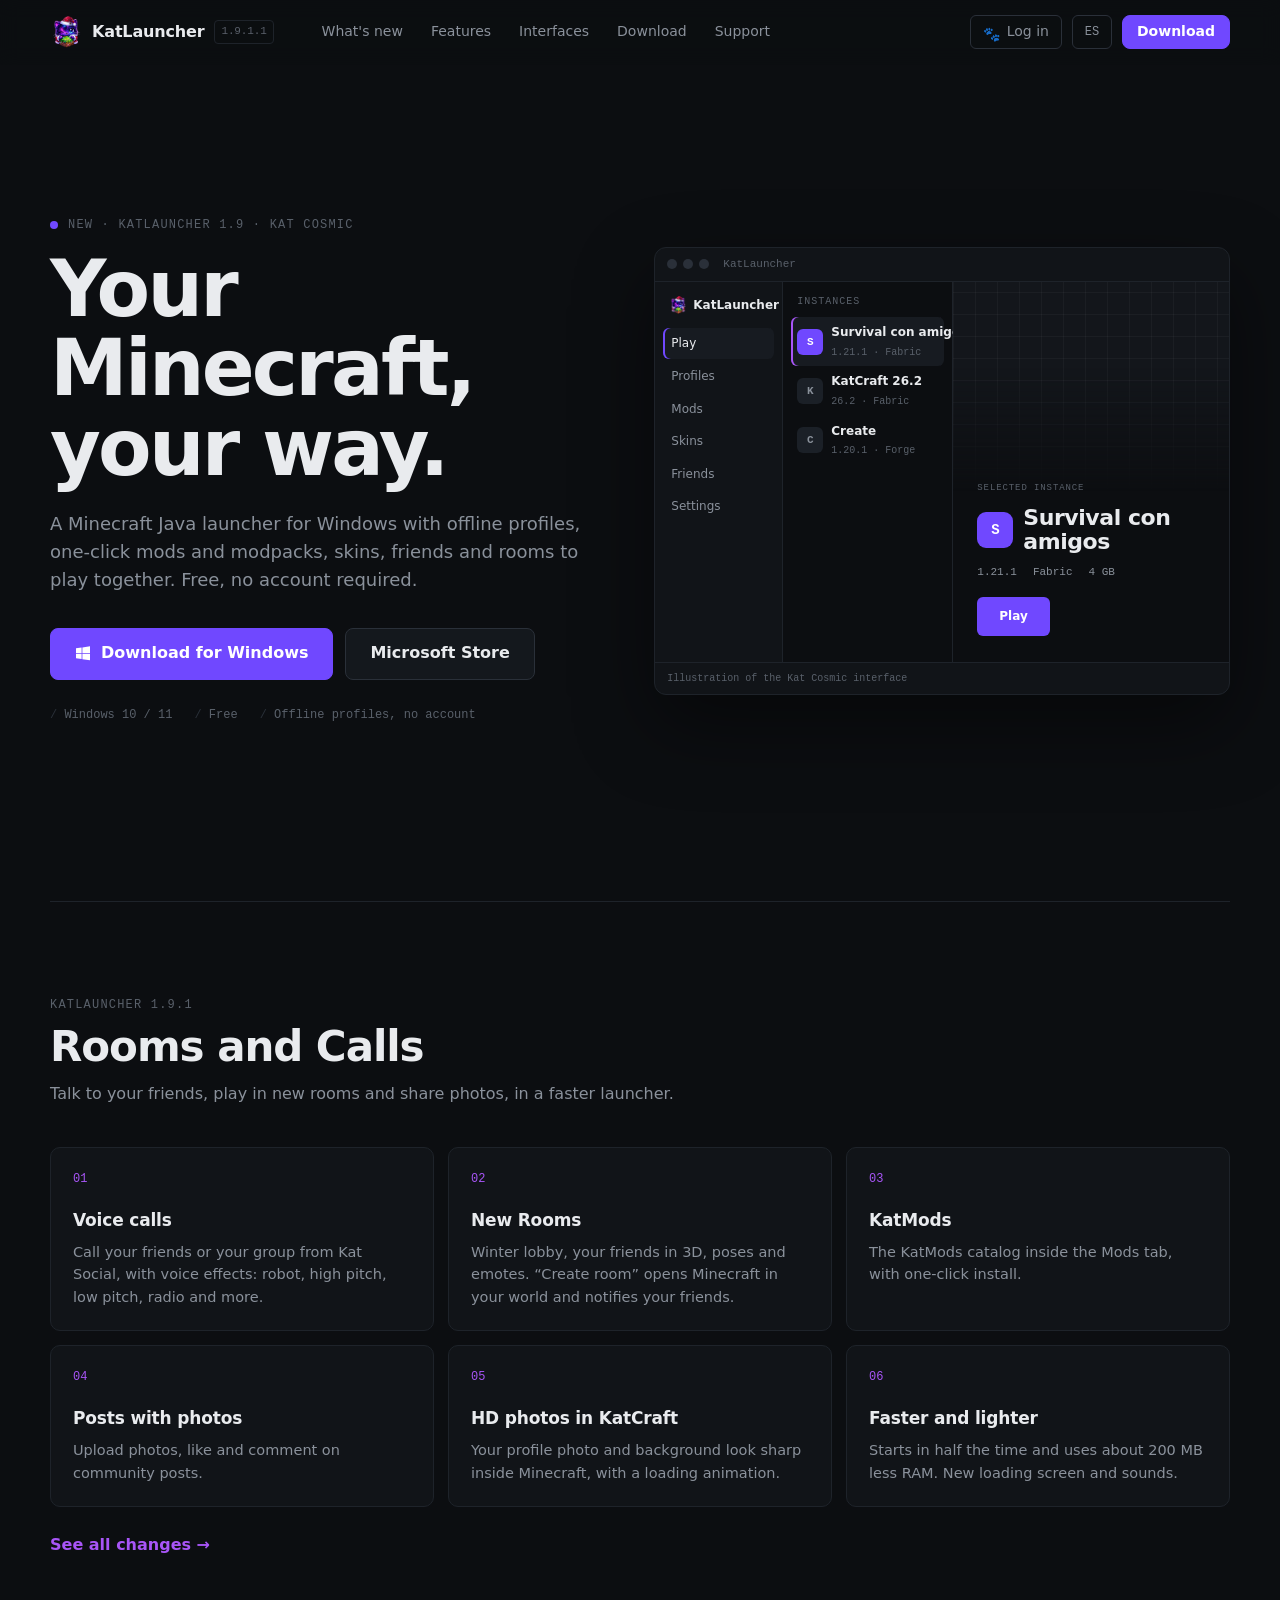
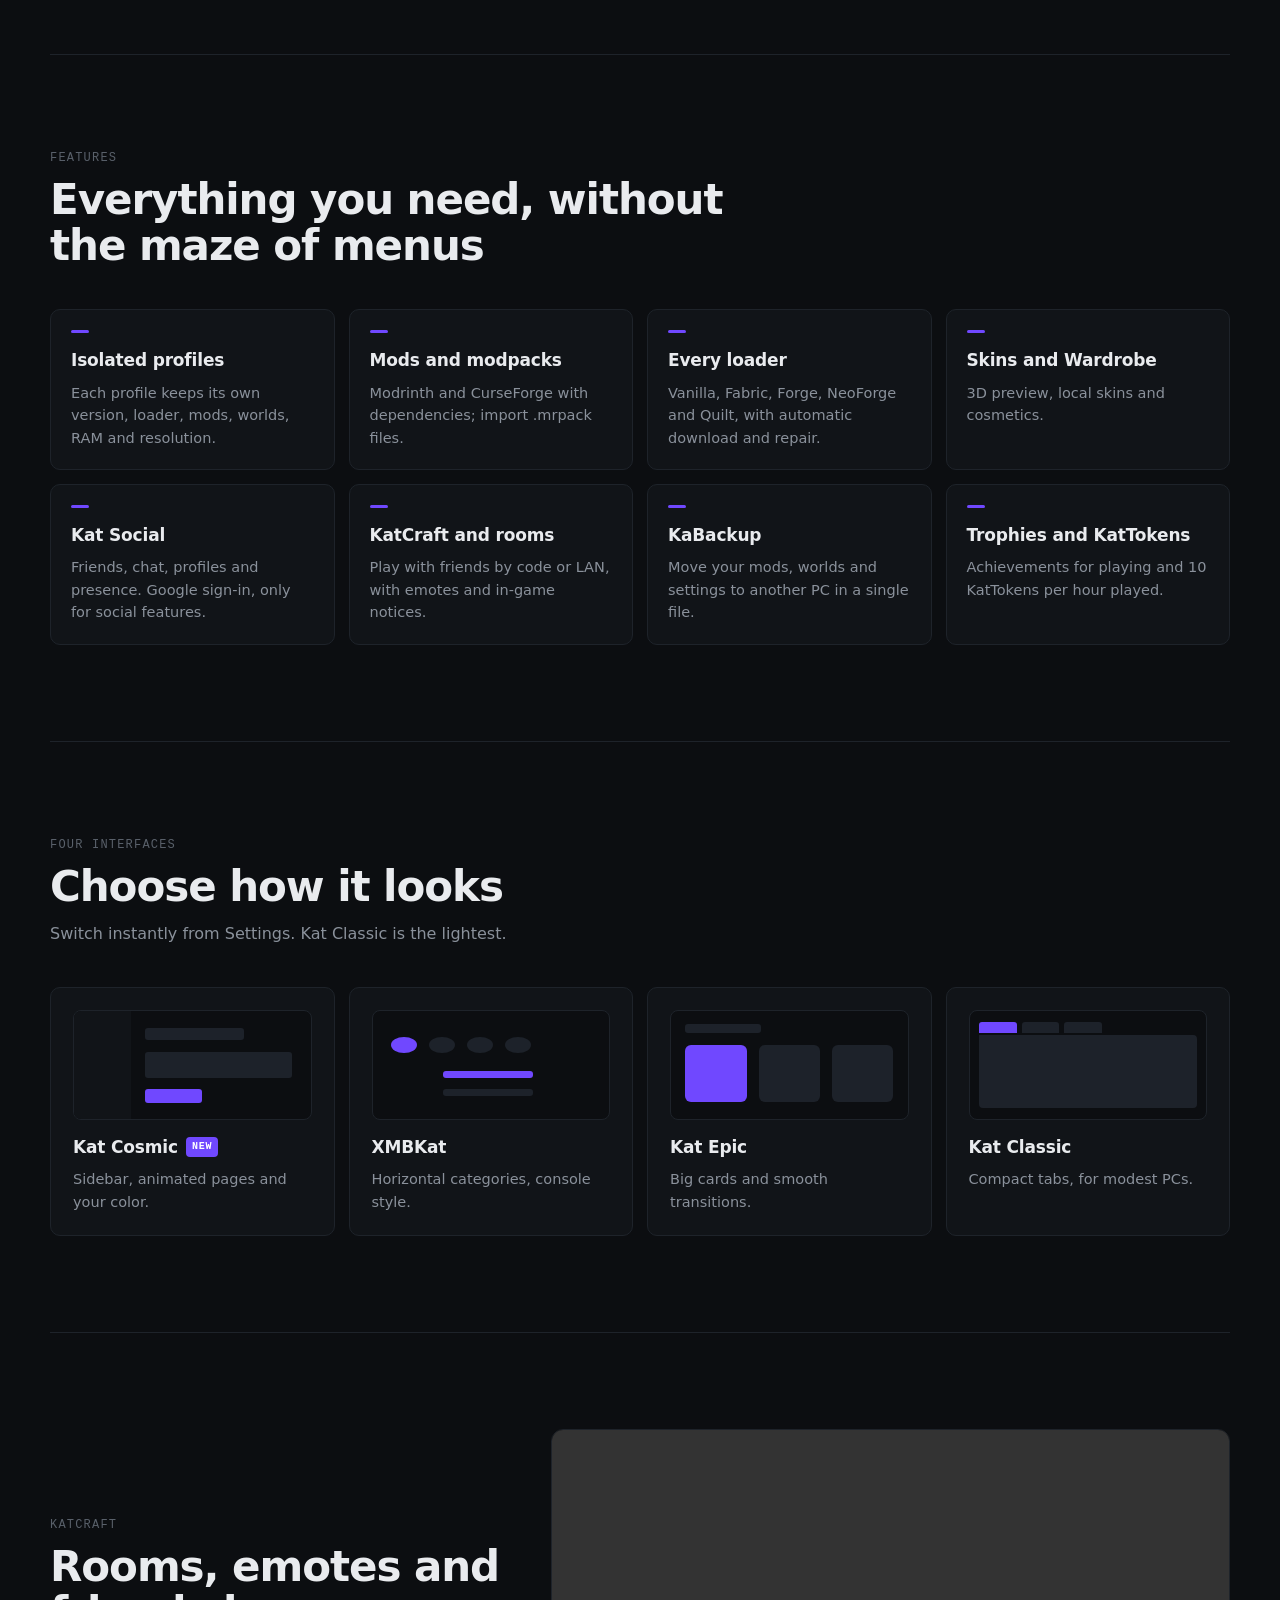
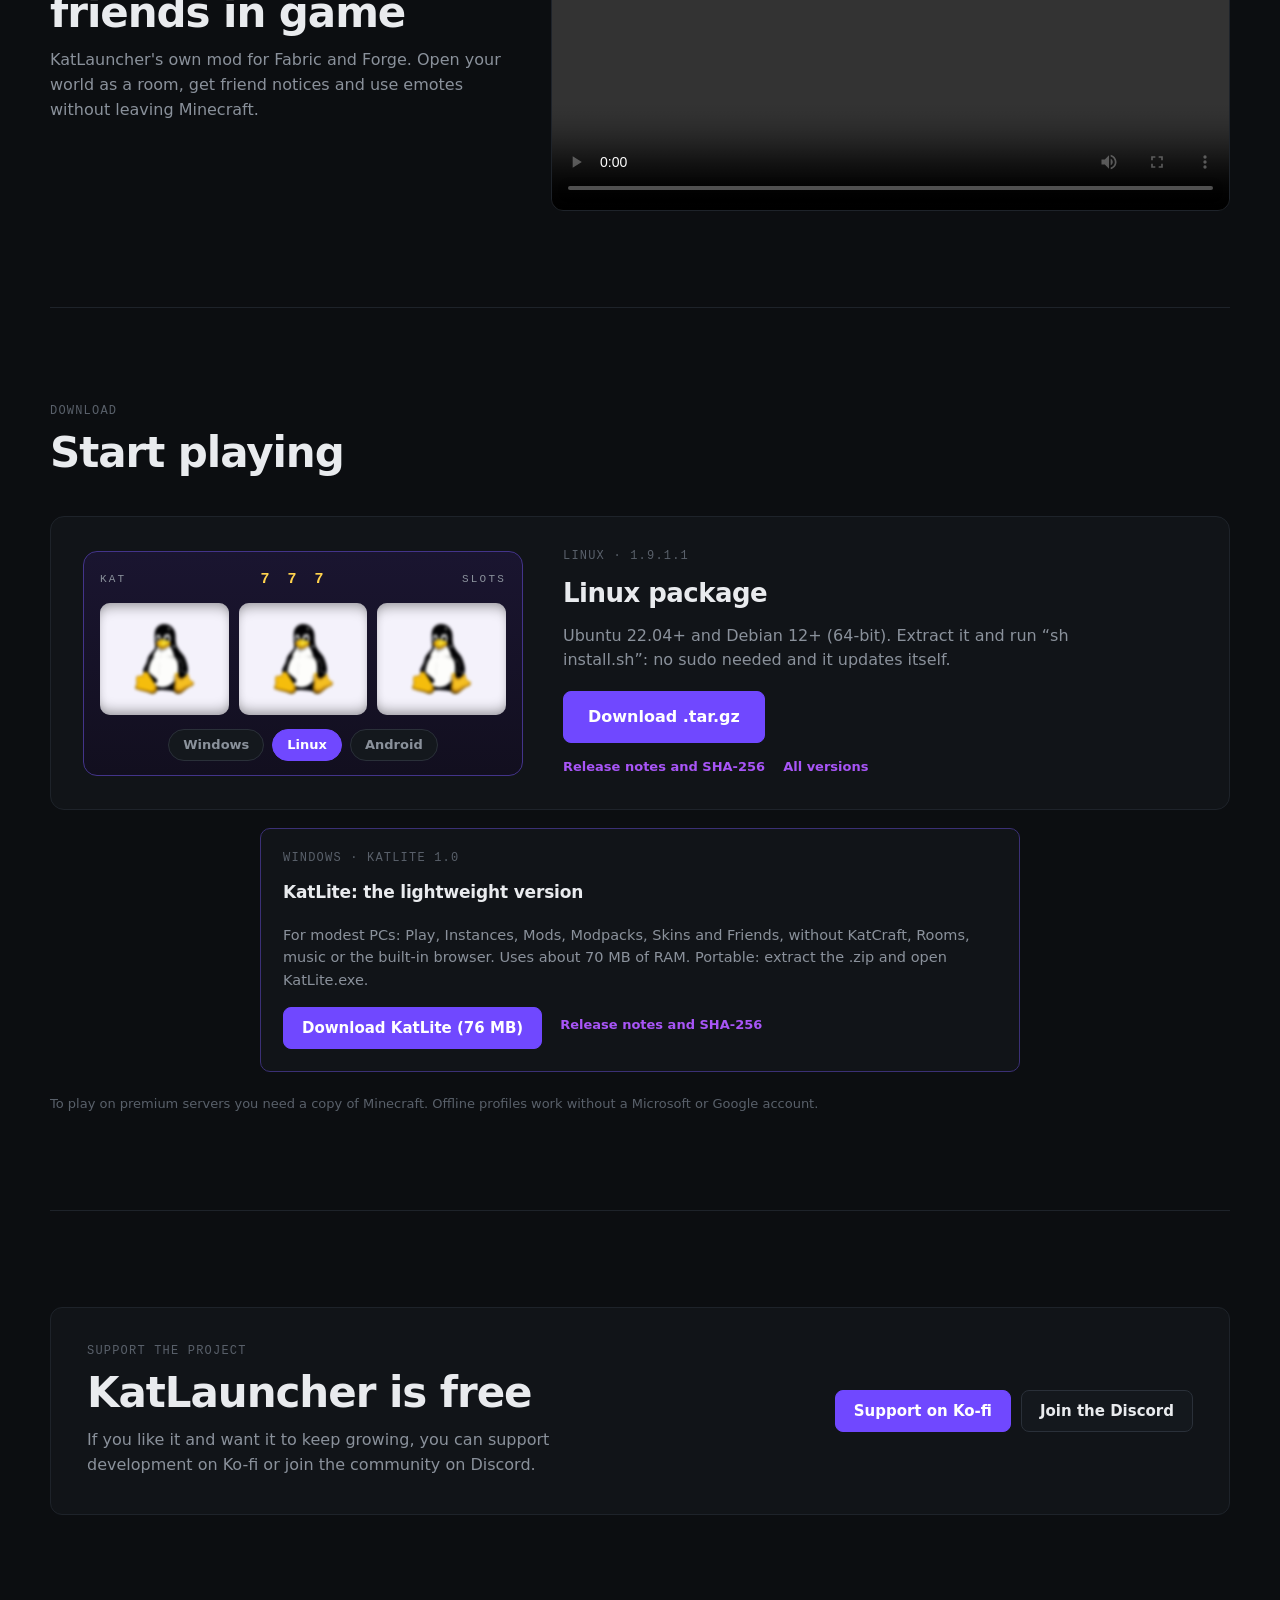
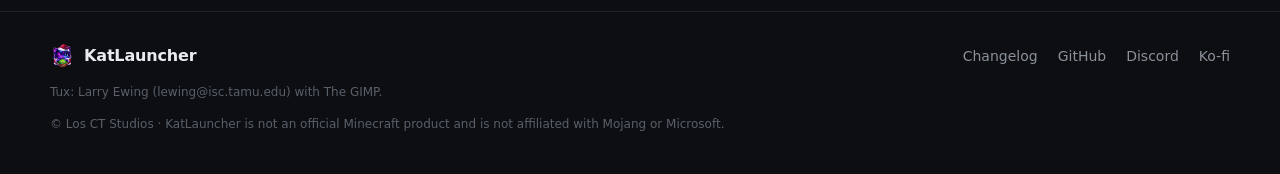
==== commit 7fbcc12e: "Publicar KatLauncher 1.9.1.1 · Arreglos (Windows y Linux) Co-Authored-By: Claude Opus 5.5 <noreply@a" ====
--- a/docs/index.html
+++ b/docs/index.html
@@ -19,7 +19,7 @@
   <div class="wrap top-row">
     <a class="brand" href="#inicio">
       <img class="kat-logo" src="assets/kat-launcher-logo.png" alt="" width="32" height="32">
-      <span>KatLauncher</span><span class="ver mono">1.9.1</span>
+      <span>KatLauncher</span><span class="ver mono">1.9.1.1</span>
     </a>
     <nav class="nav" id="nav" aria-label="Principal">
       <a href="#novedades" data-i18n="nav-new">Novedades</a>
@@ -45,7 +45,7 @@
       <h1 class="display reveal" data-i18n="hero-title">Tu Minecraft,<br>a tu manera.</h1>
       <p class="lead reveal" data-i18n="hero-lead">Un launcher de Minecraft Java para Windows con perfiles offline, mods y modpacks en un clic, skins, amigos y salas para jugar juntos. Gratis y sin cuenta obligatoria.</p>
       <div class="cta reveal">
-        <a class="btn primary big" href="https://github.com/FerCT-oct/losctstudios-katstudios/releases/download/v1.9.1/KatLauncher-Setup-1.9.1.exe">
+        <a class="btn primary big" href="https://github.com/FerCT-oct/losctstudios-katstudios/releases/download/v1.9.1.1/KatLauncher-Setup-1.9.1.1.exe">
           <svg viewBox="0 0 16 16" aria-hidden="true"><path d="M1 2.3 6.6 1.5v5.4H1zm6.4-.9L15 .3v6.6H7.4zM1 7.7h5.6v5.4L1 12.3zm6.4 0H15v6.6l-7.6-1.1z"/></svg>
           <span data-i18n="hero-dl">Descargar para Windows</span>
         </a>
@@ -174,10 +174,10 @@
         </div>
       </div>
       <div class="slot-info" aria-live="polite">
-        <div class="eyebrow mono" id="dlEyebrow">Windows · 1.9.1</div>
+        <div class="eyebrow mono" id="dlEyebrow">Windows · 1.9.1.1</div>
         <h3 id="dlTitle">Instalador para Windows</h3>
         <p id="dlDesc">Windows 10 y 11 (64 bits). Instala sobre la versión anterior: tus perfiles y mundos se conservan.</p>
-        <a class="btn primary big" id="dlBtn" href="https://github.com/FerCT-oct/losctstudios-katstudios/releases/download/v1.9.1/KatLauncher-Setup-1.9.1.exe">Descargar instalador</a>
+        <a class="btn primary big" id="dlBtn" href="https://github.com/FerCT-oct/losctstudios-katstudios/releases/download/v1.9.1.1/KatLauncher-Setup-1.9.1.1.exe">Descargar instalador</a>
         <div class="dl-extra" id="dlExtra"><a class="link small" href="https://apps.microsoft.com/detail/9PC3M6KB2LHJ" rel="noopener">Microsoft Store</a><a class="link small" href="https://github.com/FerCT-oct/losctstudios-katstudios/releases">Todas las versiones</a></div>
       </div>
     </div>
